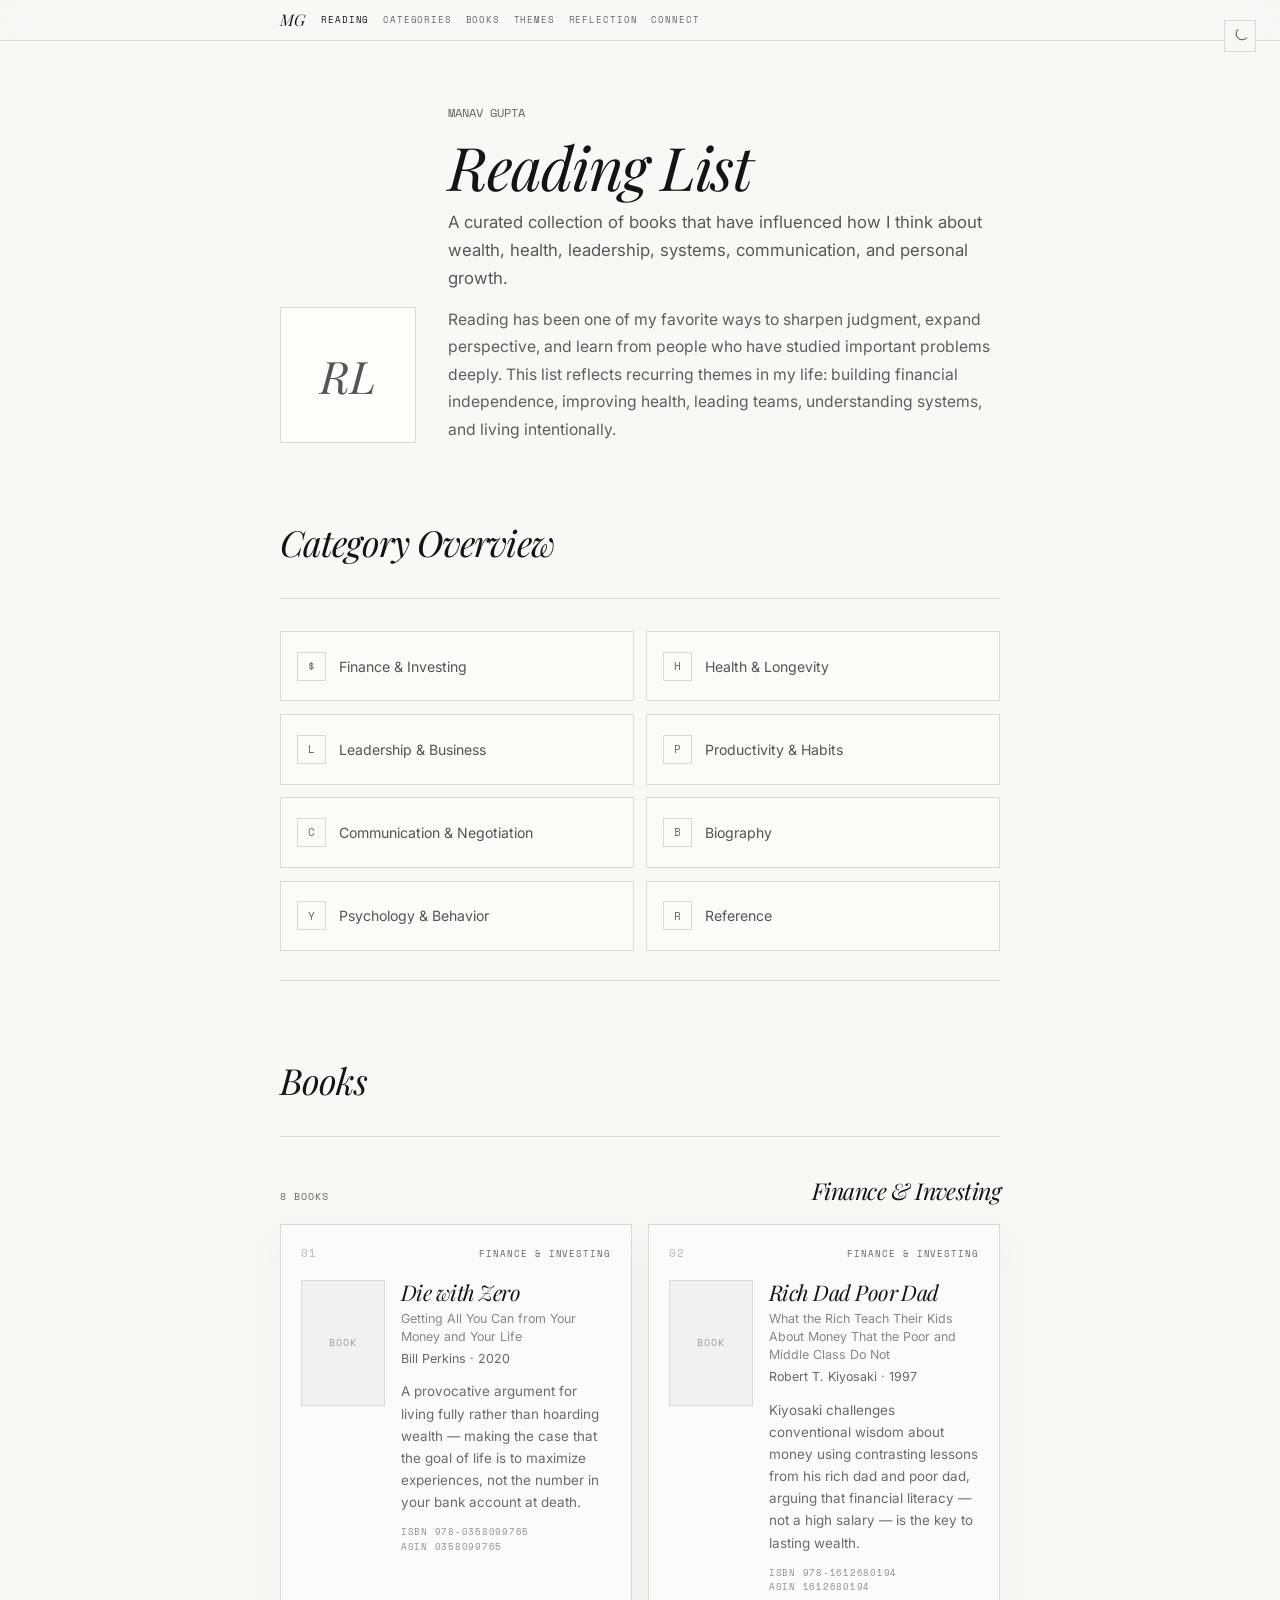
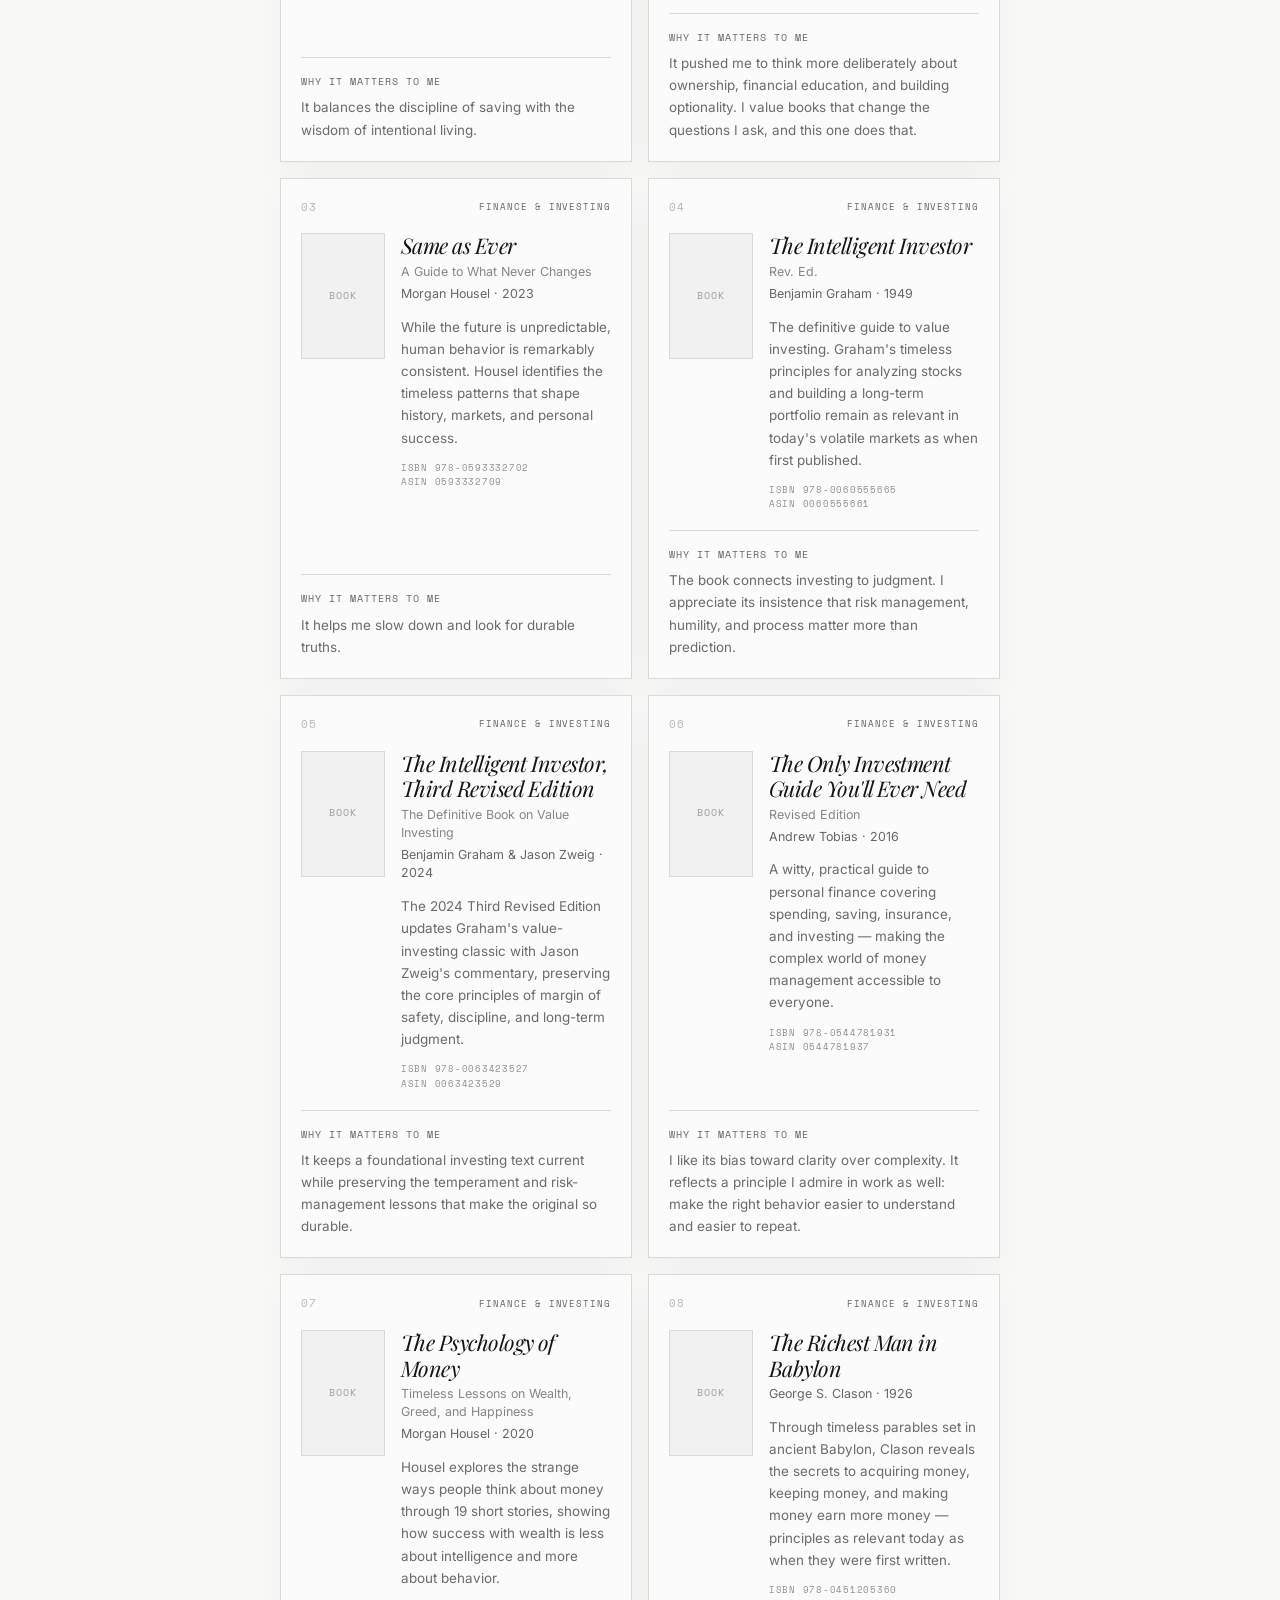
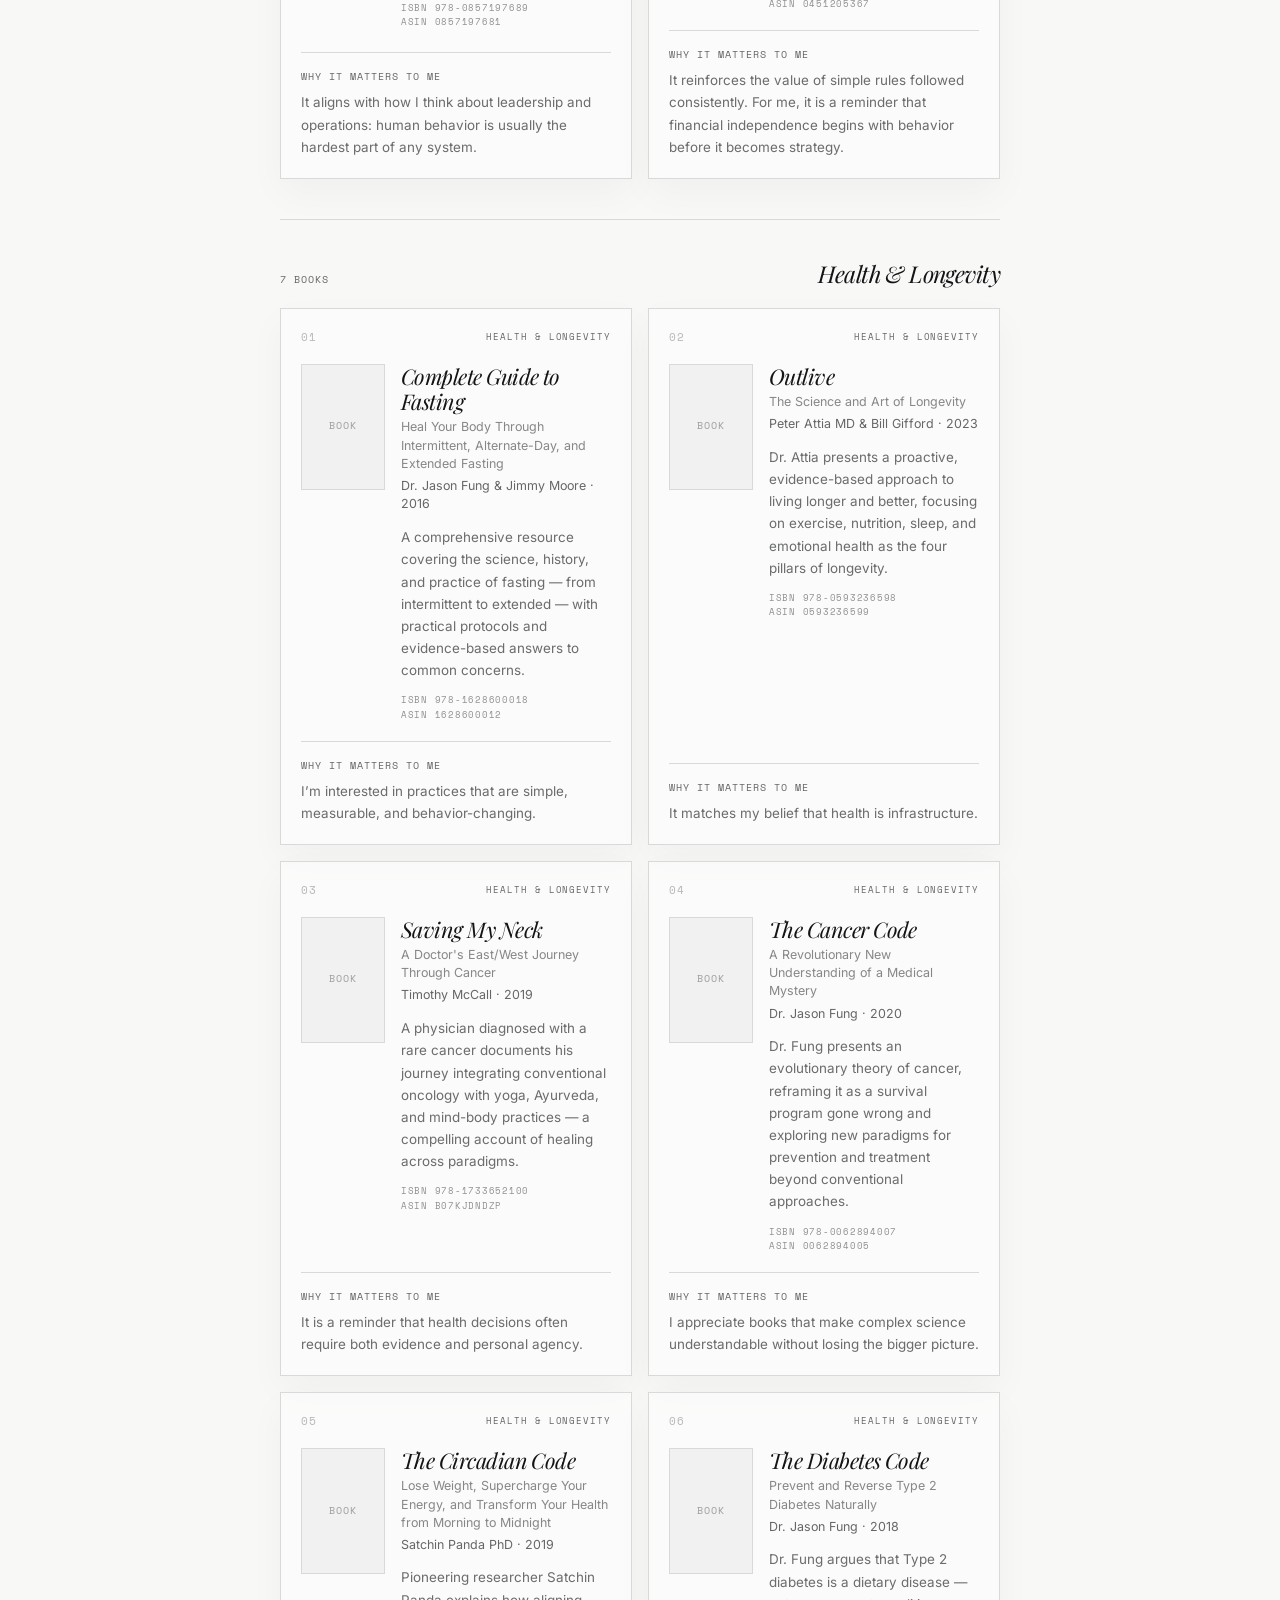
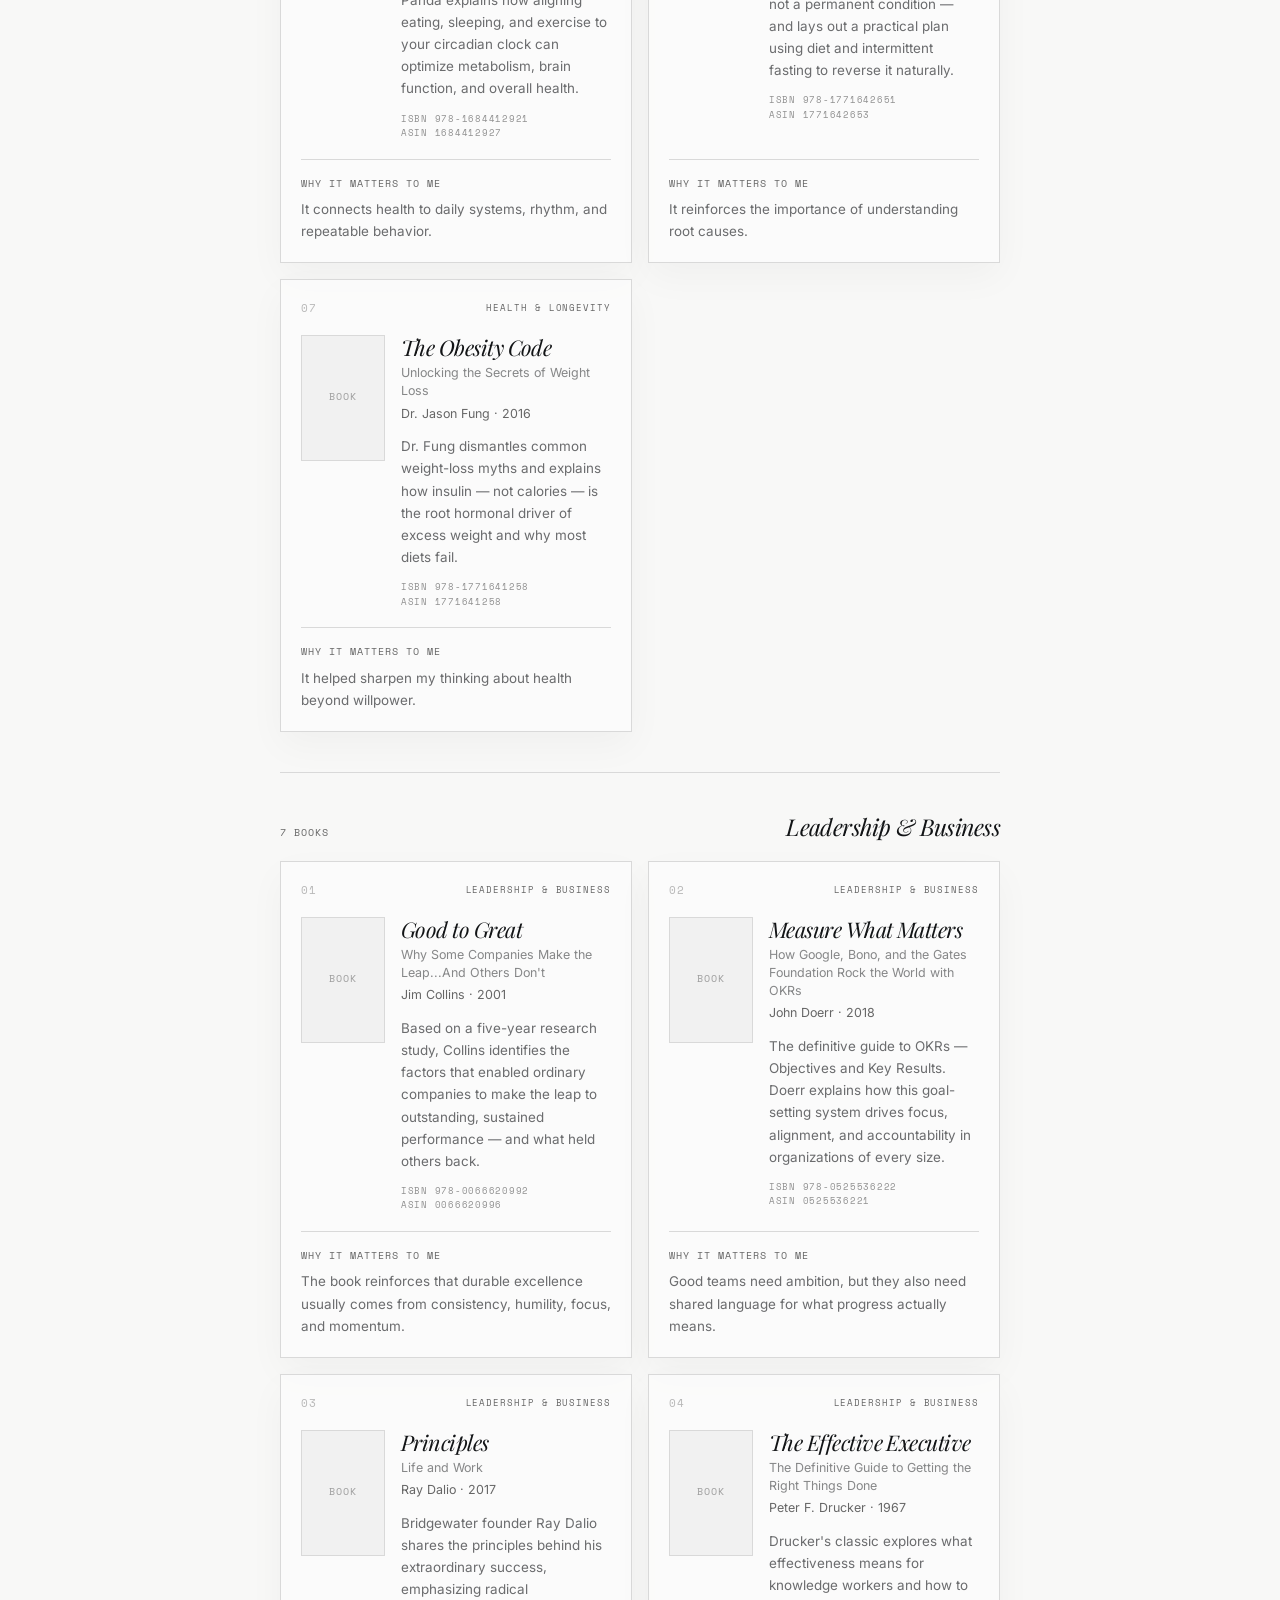
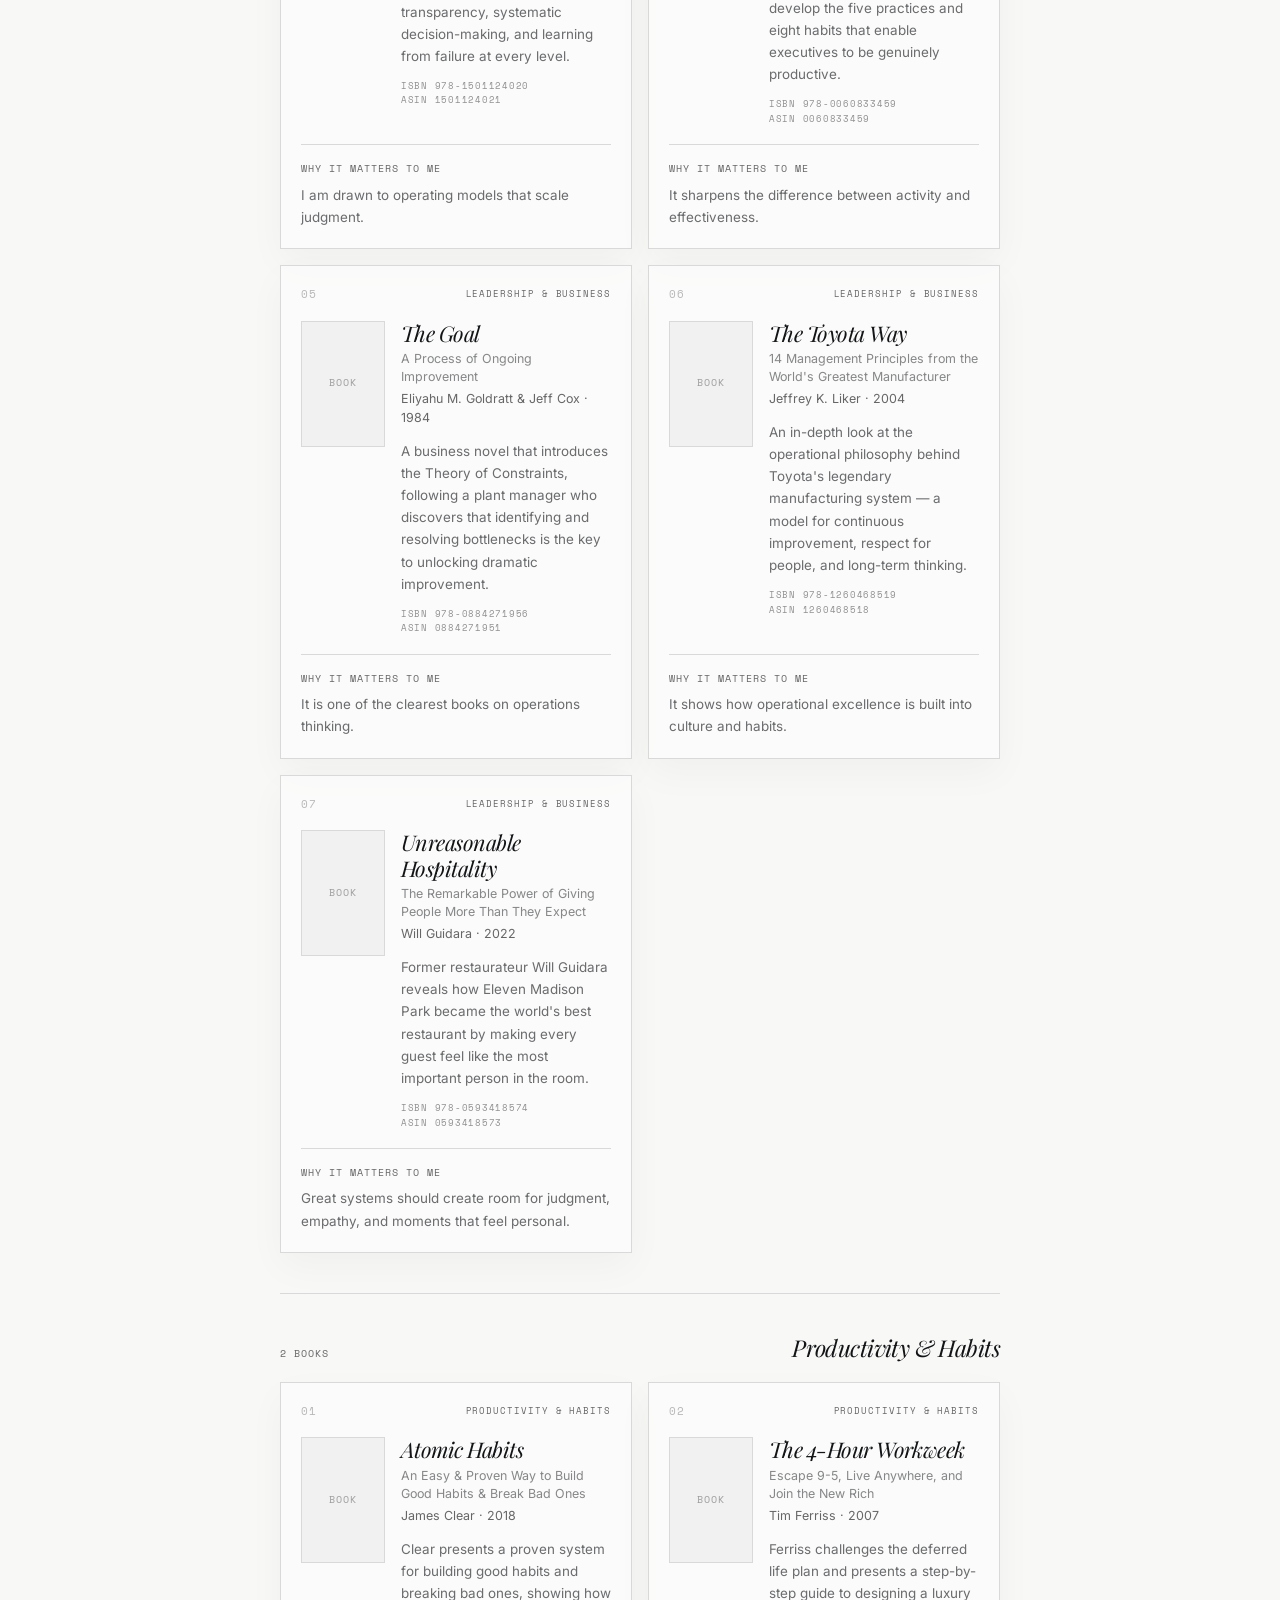
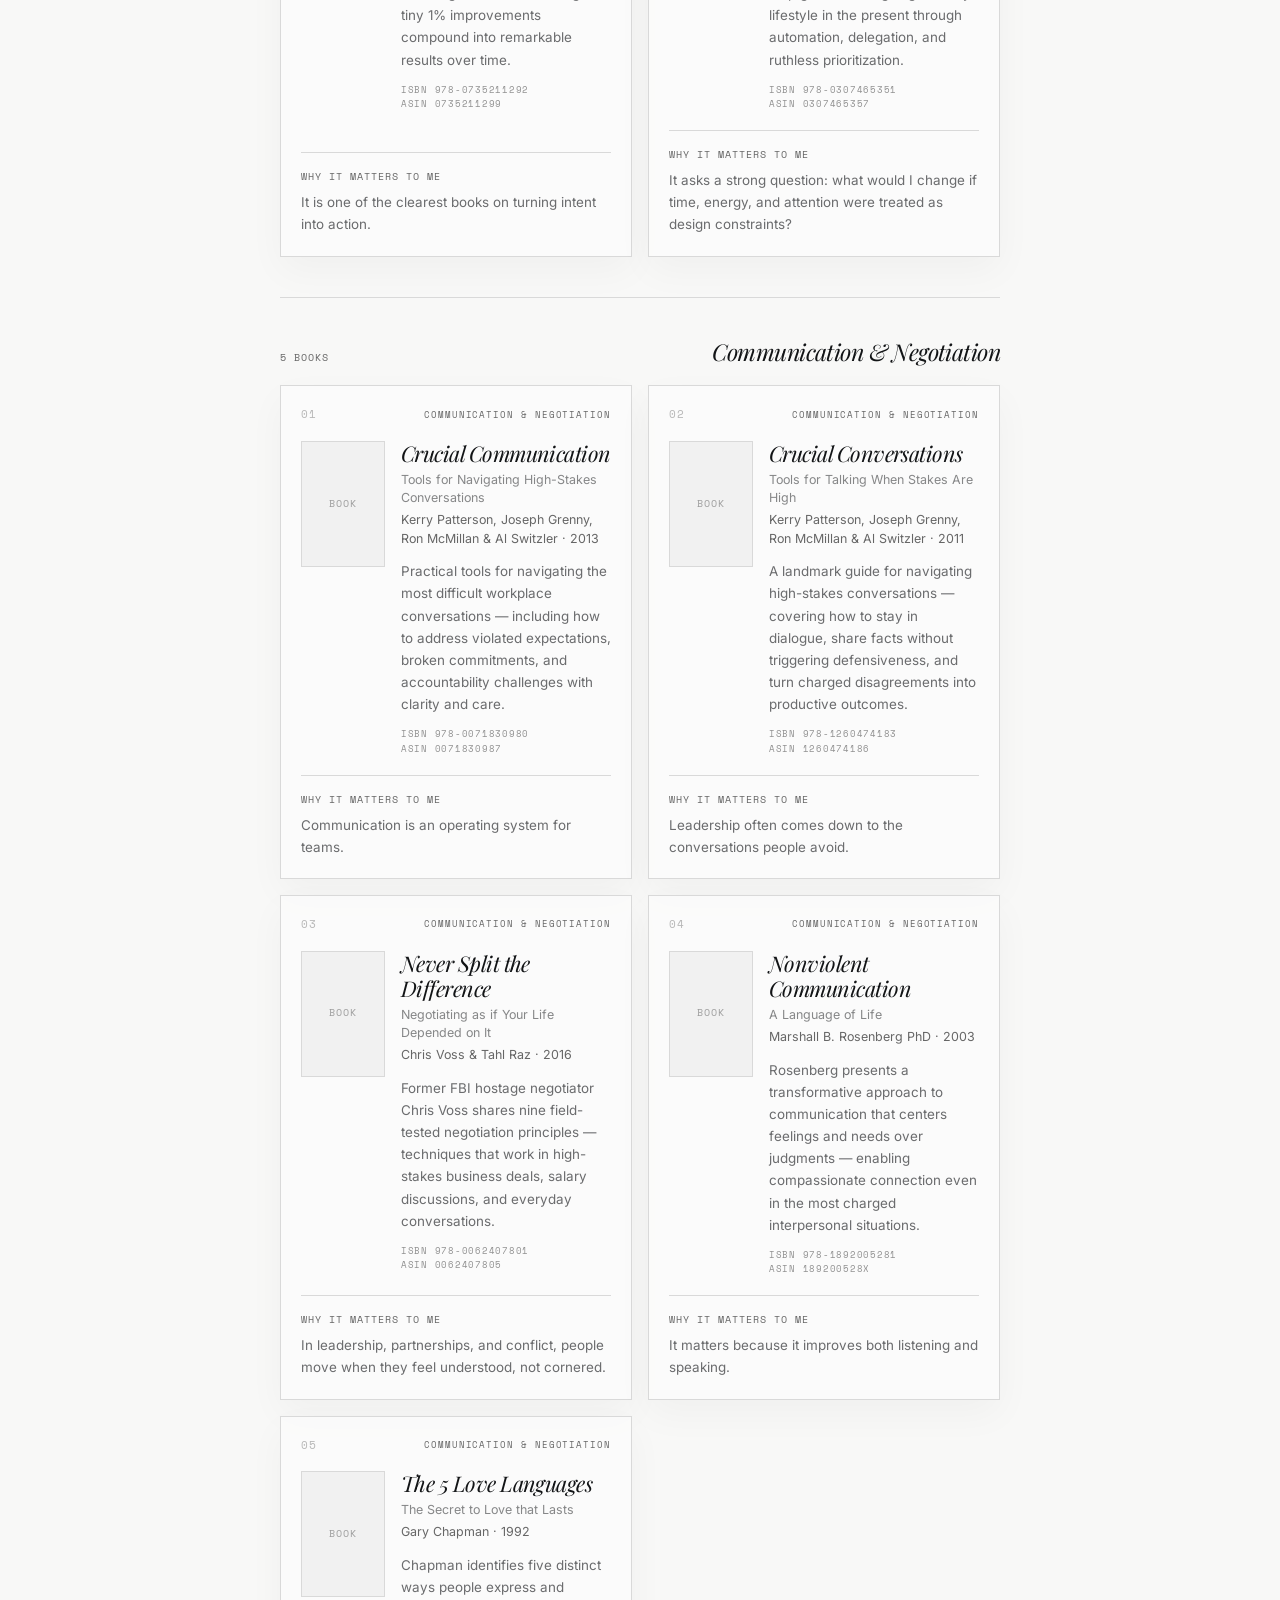
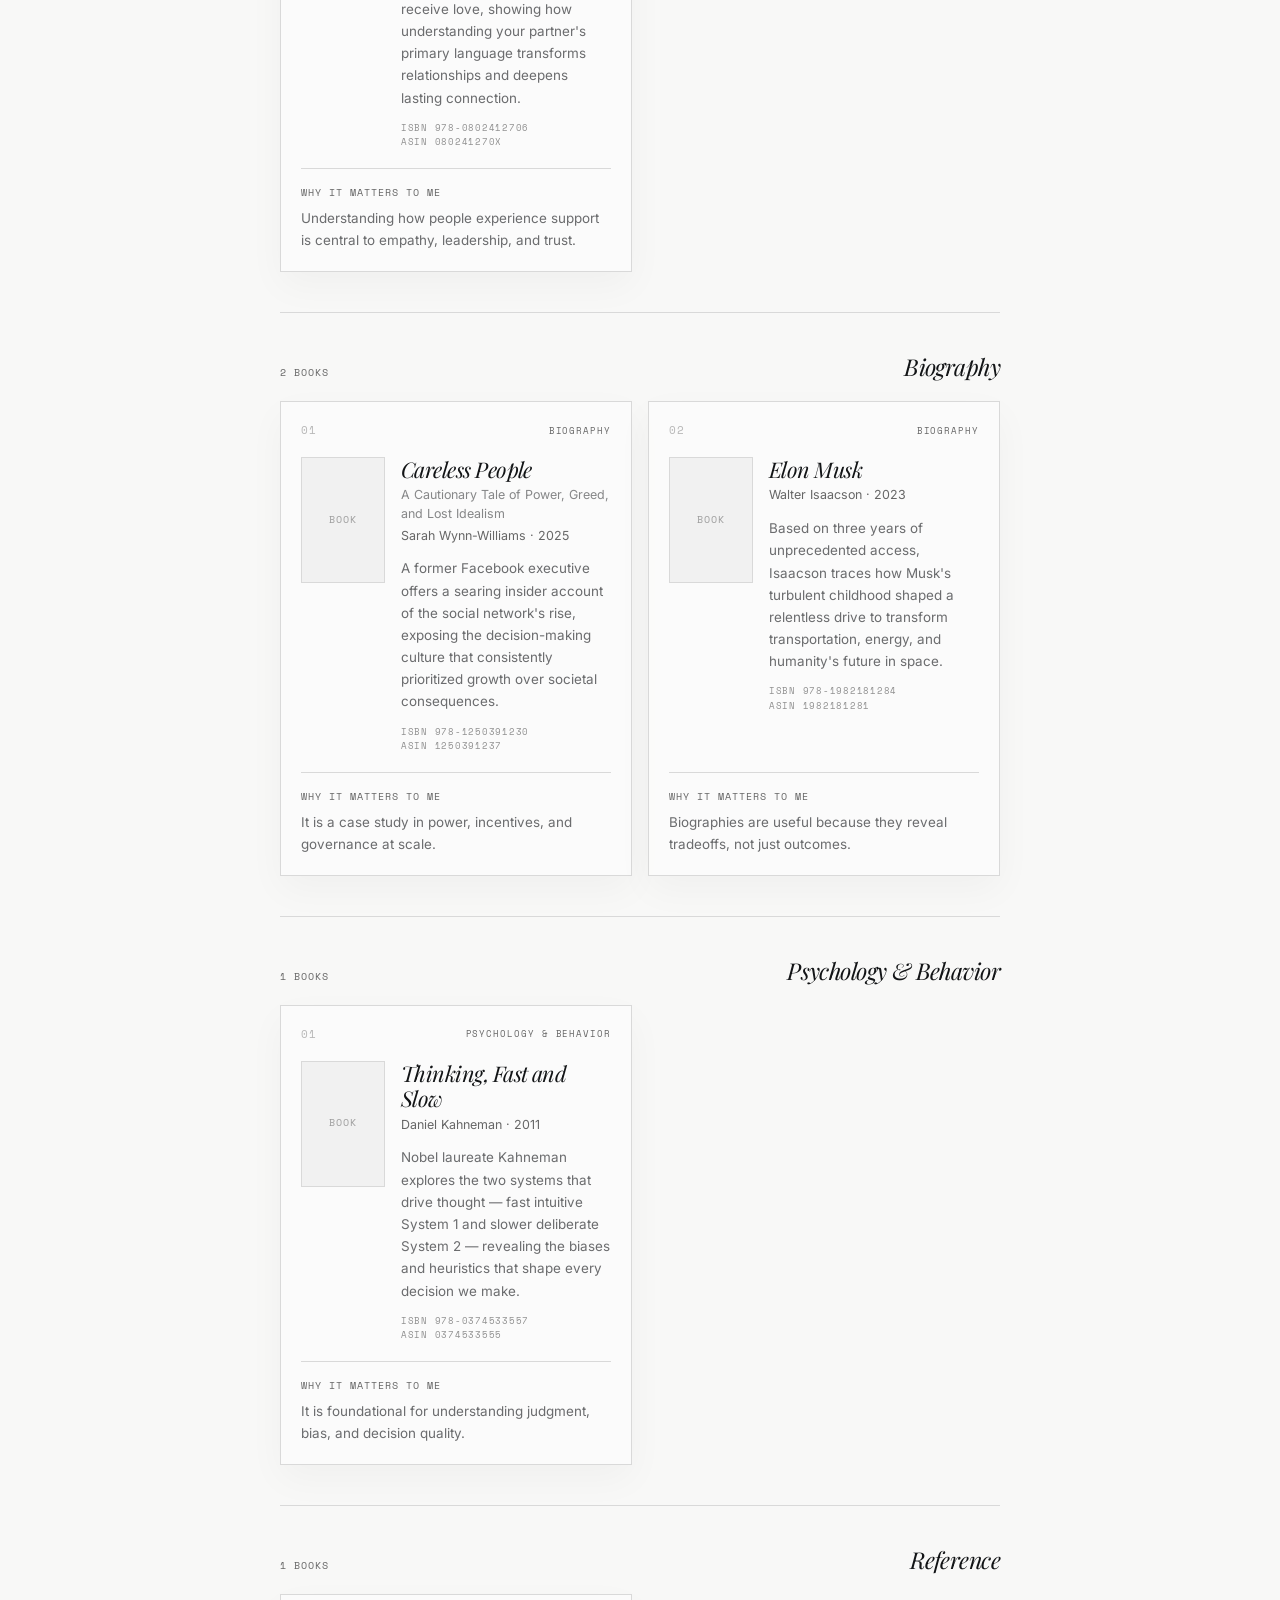
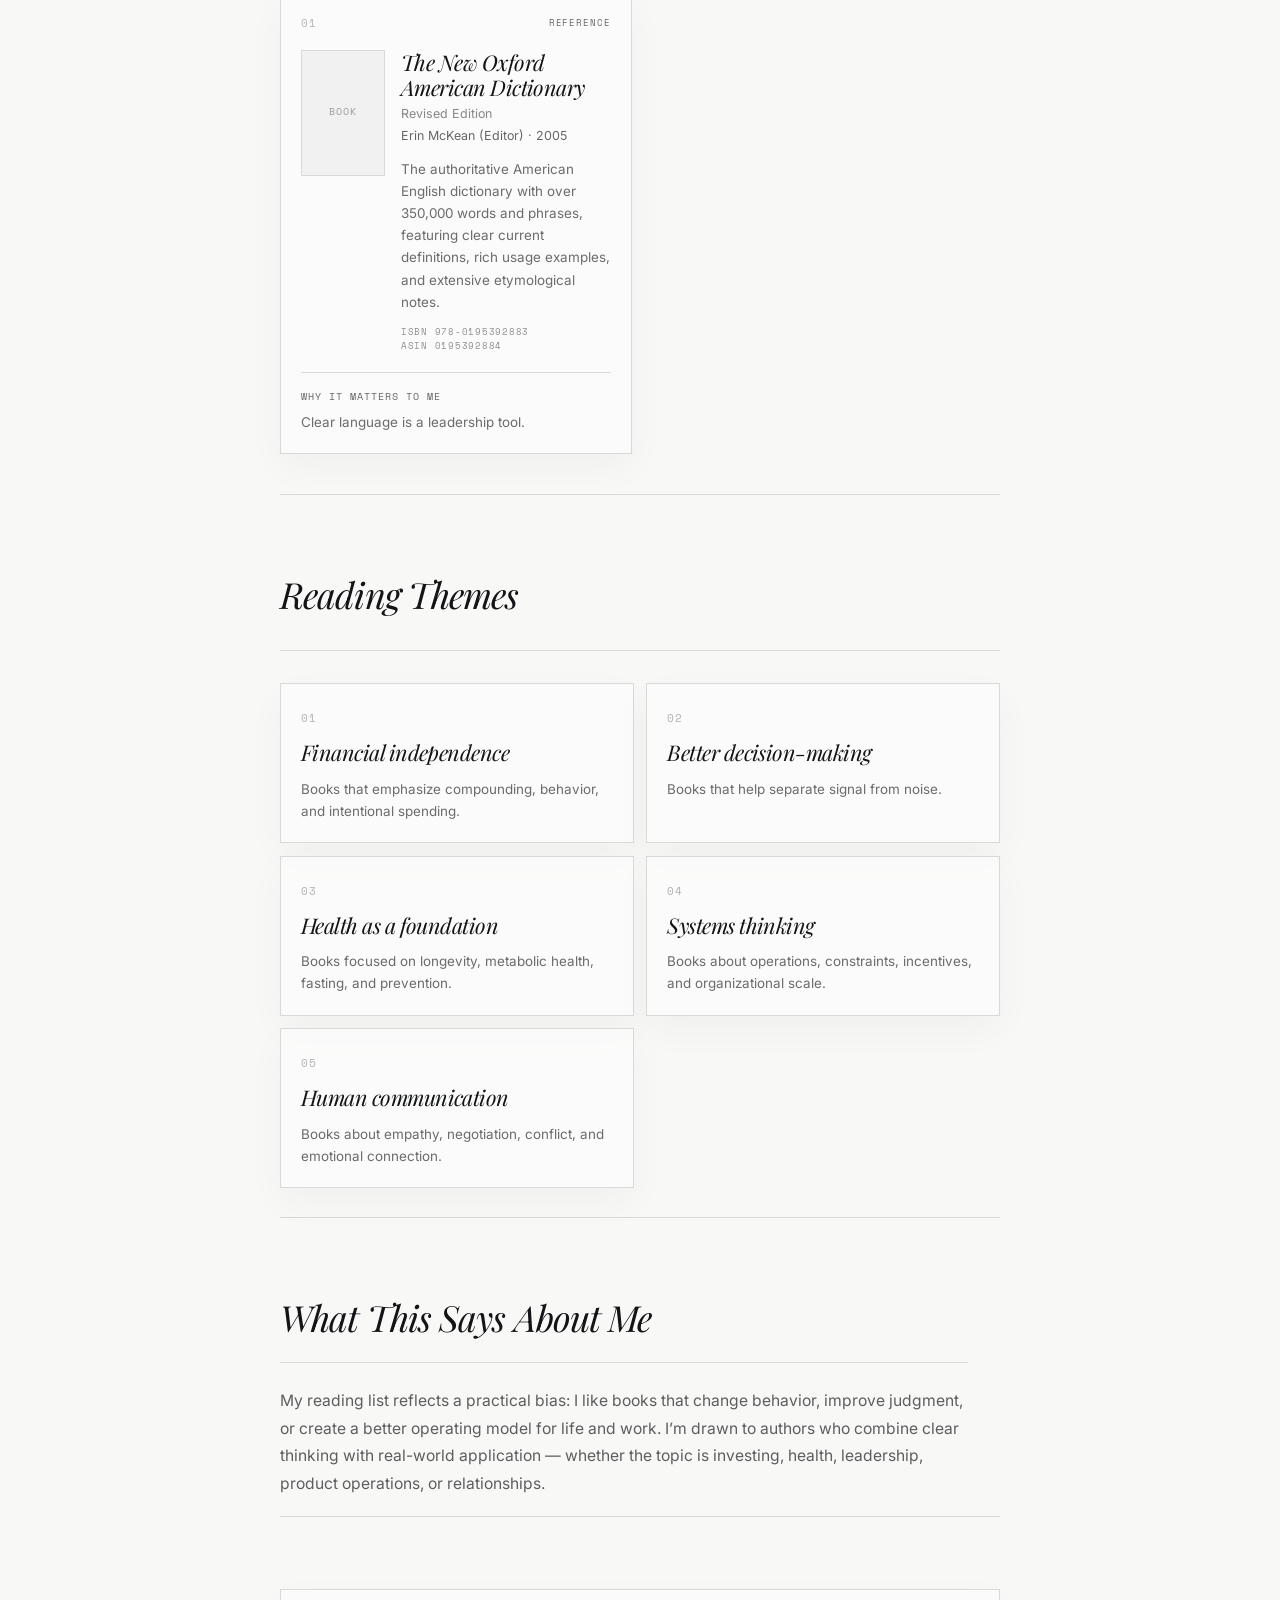
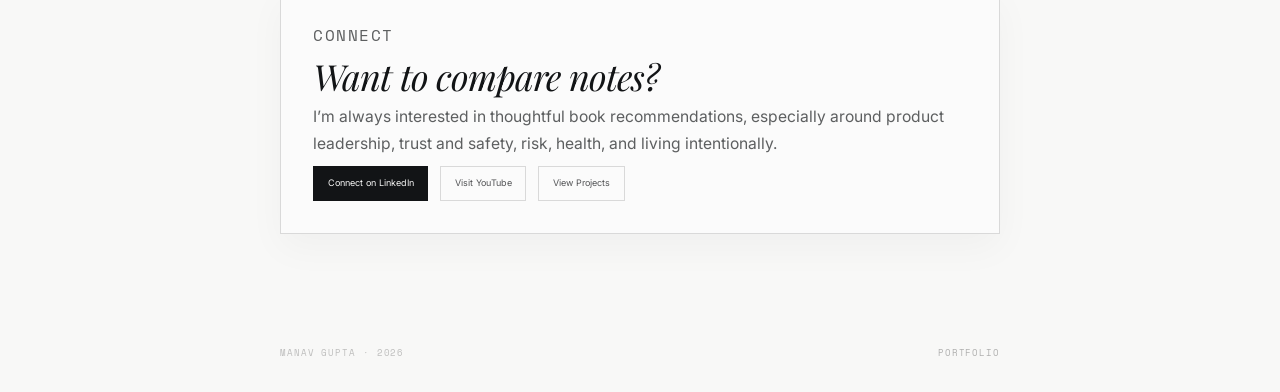
==== reading/index.html @ 6f66d88a "Initial static site" ====
<!DOCTYPE html>
<html lang="en">
  <head>
    <meta charset="UTF-8" />
    <meta name="viewport" content="width=device-width, initial-scale=1.0, maximum-scale=1" />
    <title>Reading List — Manav Gupta</title>
    <meta name="description" content="A curated reading list from Manav Gupta covering wealth, leadership, health, systems, communication, and personal growth." />
    <meta name="author" content="Manav Gupta" />
    <meta name="keywords" content="Manav Gupta reading list, product leadership books, operations books, trust and safety books, wealth books, health books, leadership books, systems thinking books" />
    <meta name="subject" content="Reading list from Manav Gupta covering leadership, operations, wealth, health, systems, communication, and personal growth" />
    <meta name="robots" content="index, follow, max-image-preview:large" />
    <meta name="googlebot" content="index, follow, max-image-preview:large" />
    <meta name="theme-color" content="#f8f7f4" media="(prefers-color-scheme: light)" />
    <meta name="theme-color" content="#0a0a0a" media="(prefers-color-scheme: dark)" />
    <meta name="color-scheme" content="light dark" />
    <meta name="referrer" content="strict-origin-when-cross-origin" />
    <link rel="canonical" href="https://guptamanav.me/reading/" />
    <link rel="sitemap" type="application/xml" href="https://guptamanav.me/sitemap.xml" />
    <link rel="alternate" type="text/plain" href="https://guptamanav.me/llms.txt" title="LLM-readable profile and reading summary" />
    <meta property="og:type" content="website" />
    <meta property="og:site_name" content="Manav Gupta" />
    <meta property="og:title" content="Reading List — Manav Gupta" />
    <meta property="og:description" content="Books that have shaped how Manav Gupta thinks about money, leadership, health, systems, communication, and living well." />
    <meta property="og:url" content="https://guptamanav.me/reading/" />
    <meta property="og:image" content="https://guptamanav.me/og-image.png" />
    <meta property="og:image:alt" content="Portrait of Manav Gupta" />
    <meta name="twitter:card" content="summary_large_image" />
    <meta name="twitter:title" content="Reading List — Manav Gupta" />
    <meta name="twitter:description" content="Books that have shaped how Manav Gupta thinks about money, leadership, health, systems, communication, and living well." />
    <meta name="twitter:image" content="https://guptamanav.me/og-image.png" />
    <link rel="icon" type="image/svg+xml" href="data:image/svg+xml,<svg xmlns='http://www.w3.org/2000/svg' viewBox='0 0 100 100'><text y='.9em' font-size='90' font-family='serif' font-style='italic'>M</text></svg>" />
    <link rel="preconnect" href="https://fonts.googleapis.com" />
    <link rel="preconnect" href="https://fonts.gstatic.com" crossorigin />
    <link rel="preload" href="https://fonts.googleapis.com/css2?family=Inter:wght@300;400;500&family=Playfair+Display:ital,wght@1,400;1,500;1,600&family=Space+Mono:wght@400;700&display=swap" as="style" onload="this.onload=null;this.rel='stylesheet'" />
    <noscript><link rel="stylesheet" href="https://fonts.googleapis.com/css2?family=Inter:wght@300;400;500&family=Playfair+Display:ital,wght@1,400;1,500;1,600&family=Space+Mono:wght@400;700&display=swap" /></noscript>
    <script type="application/ld+json">
    {
      "@context": "https://schema.org",
      "@graph": [
        {
          "@type": "Person",
          "@id": "https://guptamanav.me/#person",
          "name": "Manav Gupta",
          "url": "https://guptamanav.me/",
          "jobTitle": "Product, Operations, Trust & Safety Executive",
          "sameAs": [
            "https://www.linkedin.com/in/guptam/",
            "https://x.com/guptamanav",
            "https://www.youtube.com/@guptamanav77",
            "https://github.com/guptamanav7"
          ]
        },
        {
          "@type": "WebSite",
          "@id": "https://guptamanav.me/#website",
          "name": "Manav Gupta — Portfolio",
          "url": "https://guptamanav.me/",
          "description": "Professional portfolio of Manav Gupta, global product and operations executive.",
          "author": {
            "@id": "https://guptamanav.me/#person"
          }
        },
        {
          "@type": "CollectionPage",
          "@id": "https://guptamanav.me/reading/#collectionpage",
          "name": "Reading List — Manav Gupta",
          "url": "https://guptamanav.me/reading/",
          "description": "A curated collection of books that have influenced how Manav Gupta thinks about wealth, health, leadership, systems, communication, and personal growth.",
          "isPartOf": {
            "@id": "https://guptamanav.me/#website"
          },
          "author": {
            "@id": "https://guptamanav.me/#person"
          },
          "about": [
            "Finance and investing",
            "Health and longevity",
            "Leadership and business",
            "Productivity and habits",
            "Communication and negotiation",
            "Biography",
            "Psychology and behavior",
            "Reference"
          ],
          "mainEntity": {
            "@id": "https://guptamanav.me/reading/#book-list"
          },
          "inLanguage": "en-US"
        },
        {
          "@type": "ItemList",
          "@id": "https://guptamanav.me/reading/#book-list",
          "name": "Books on Manav Gupta's reading list",
          "itemListOrder": "https://schema.org/ItemListOrderAscending",
          "numberOfItems": 33,
          "itemListElement": [
            { "@type": "ListItem", "position": 1, "item": { "@type": "Book", "name": "The Richest Man in Babylon", "author": "George S. Clason", "datePublished": "1926", "isbn": "978-0451205360", "url": "https://www.amazon.com/dp/0451205367", "image": "https://m.media-amazon.com/images/P/0451205367.01._SX300_.jpg" } },
            { "@type": "ListItem", "position": 2, "item": { "@type": "Book", "name": "Rich Dad Poor Dad", "author": "Robert T. Kiyosaki", "datePublished": "1997", "isbn": "978-1612680194", "url": "https://www.amazon.com/dp/1612680194", "image": "https://m.media-amazon.com/images/P/1612680194.01._SX300_.jpg" } },
            { "@type": "ListItem", "position": 3, "item": { "@type": "Book", "name": "The Intelligent Investor", "author": "Benjamin Graham", "datePublished": "1949", "isbn": "978-0060555665", "url": "https://www.amazon.com/dp/0060555661", "image": "https://m.media-amazon.com/images/P/0060555661.01._SX300_.jpg" } },
            { "@type": "ListItem", "position": 4, "item": { "@type": "Book", "name": "The Intelligent Investor, Third Revised Edition", "author": "Benjamin Graham & Jason Zweig", "datePublished": "2024", "isbn": "978-0063423527", "url": "https://www.amazon.com/dp/0063423529", "image": "https://m.media-amazon.com/images/P/0063423529.01._SX300_.jpg" } },
            { "@type": "ListItem", "position": 5, "item": { "@type": "Book", "name": "The Only Investment Guide You'll Ever Need", "author": "Andrew Tobias", "datePublished": "2016", "isbn": "978-0544781931", "url": "https://www.amazon.com/dp/0544781937", "image": "https://m.media-amazon.com/images/P/0544781937.01._SX300_.jpg" } },
            { "@type": "ListItem", "position": 6, "item": { "@type": "Book", "name": "The Psychology of Money", "author": "Morgan Housel", "datePublished": "2020", "isbn": "978-0857197689", "url": "https://www.amazon.com/dp/0857197681", "image": "https://m.media-amazon.com/images/P/0857197681.01._SX300_.jpg" } },
            { "@type": "ListItem", "position": 7, "item": { "@type": "Book", "name": "Die with Zero", "author": "Bill Perkins", "datePublished": "2020", "isbn": "978-0358099765", "url": "https://www.amazon.com/dp/0358099765", "image": "https://m.media-amazon.com/images/P/0358099765.01._SX300_.jpg" } },
            { "@type": "ListItem", "position": 8, "item": { "@type": "Book", "name": "Same as Ever", "author": "Morgan Housel", "datePublished": "2023", "isbn": "978-0593332702", "url": "https://www.amazon.com/dp/0593332709", "image": "https://m.media-amazon.com/images/P/0593332709.01._SX300_.jpg" } },
            { "@type": "ListItem", "position": 9, "item": { "@type": "Book", "name": "The Cancer Code", "author": "Dr. Jason Fung", "datePublished": "2020", "isbn": "978-0062894007", "url": "https://www.amazon.com/dp/0062894005", "image": "https://m.media-amazon.com/images/P/0062894005.01._SX300_.jpg" } },
            { "@type": "ListItem", "position": 10, "item": { "@type": "Book", "name": "The Diabetes Code", "author": "Dr. Jason Fung", "datePublished": "2018", "isbn": "978-1771642651", "url": "https://www.amazon.com/dp/1771642653", "image": "https://m.media-amazon.com/images/P/1771642653.01._SX300_.jpg" } },
            { "@type": "ListItem", "position": 11, "item": { "@type": "Book", "name": "The Obesity Code", "author": "Dr. Jason Fung", "datePublished": "2016", "isbn": "978-1771641258", "url": "https://www.amazon.com/dp/1771641258", "image": "https://m.media-amazon.com/images/P/1771641258.01._SX300_.jpg" } },
            { "@type": "ListItem", "position": 12, "item": { "@type": "Book", "name": "Complete Guide to Fasting", "author": "Dr. Jason Fung & Jimmy Moore", "datePublished": "2016", "isbn": "978-1628600018", "url": "https://www.amazon.com/dp/1628600012", "image": "https://m.media-amazon.com/images/P/1628600012.01._SX300_.jpg" } },
            { "@type": "ListItem", "position": 13, "item": { "@type": "Book", "name": "Outlive", "author": "Peter Attia MD & Bill Gifford", "datePublished": "2023", "isbn": "978-0593236598", "url": "https://www.amazon.com/dp/0593236599", "image": "https://m.media-amazon.com/images/P/0593236599.01._SX300_.jpg" } },
            { "@type": "ListItem", "position": 14, "item": { "@type": "Book", "name": "The Circadian Code", "author": "Satchin Panda PhD", "datePublished": "2019", "isbn": "978-1684412921", "url": "https://www.amazon.com/dp/1684412927", "image": "https://m.media-amazon.com/images/P/1684412927.01._SX300_.jpg" } },
            { "@type": "ListItem", "position": 15, "item": { "@type": "Book", "name": "Saving My Neck", "author": "Timothy McCall", "datePublished": "2019", "isbn": "978-1733652100", "url": "https://www.amazon.com/dp/B07KJDNDZP", "image": "https://m.media-amazon.com/images/P/B07KJDNDZP.01._SX300_.jpg" } },
            { "@type": "ListItem", "position": 16, "item": { "@type": "Book", "name": "Principles", "author": "Ray Dalio", "datePublished": "2017", "isbn": "978-1501124020", "url": "https://www.amazon.com/dp/1501124021", "image": "https://m.media-amazon.com/images/P/1501124021.01._SX300_.jpg" } },
            { "@type": "ListItem", "position": 17, "item": { "@type": "Book", "name": "Measure What Matters", "author": "John Doerr", "datePublished": "2018", "isbn": "978-0525536222", "url": "https://www.amazon.com/dp/0525536221", "image": "https://m.media-amazon.com/images/P/0525536221.01._SX300_.jpg" } },
            { "@type": "ListItem", "position": 18, "item": { "@type": "Book", "name": "The Goal", "author": "Eliyahu M. Goldratt & Jeff Cox", "datePublished": "1984", "isbn": "978-0884271956", "url": "https://www.amazon.com/dp/0884271951", "image": "https://m.media-amazon.com/images/P/0884271951.01._SX300_.jpg" } },
            { "@type": "ListItem", "position": 19, "item": { "@type": "Book", "name": "Good to Great", "author": "Jim Collins", "datePublished": "2001", "isbn": "978-0066620992", "url": "https://www.amazon.com/dp/0066620996", "image": "https://m.media-amazon.com/images/P/0066620996.01._SX300_.jpg" } },
            { "@type": "ListItem", "position": 20, "item": { "@type": "Book", "name": "The Effective Executive", "author": "Peter F. Drucker", "datePublished": "1967", "isbn": "978-0060833459", "url": "https://www.amazon.com/dp/0060833459", "image": "https://m.media-amazon.com/images/P/0060833459.01._SX300_.jpg" } },
            { "@type": "ListItem", "position": 21, "item": { "@type": "Book", "name": "The Toyota Way", "author": "Jeffrey K. Liker", "datePublished": "2004", "isbn": "978-1260468519", "url": "https://www.amazon.com/dp/1260468518", "image": "https://m.media-amazon.com/images/P/1260468518.01._SX300_.jpg" } },
            { "@type": "ListItem", "position": 22, "item": { "@type": "Book", "name": "Unreasonable Hospitality", "author": "Will Guidara", "datePublished": "2022", "isbn": "978-0593418574", "url": "https://www.amazon.com/dp/0593418573", "image": "https://m.media-amazon.com/images/P/0593418573.01._SX300_.jpg" } },
            { "@type": "ListItem", "position": 23, "item": { "@type": "Book", "name": "Atomic Habits", "author": "James Clear", "datePublished": "2018", "isbn": "978-0735211292", "url": "https://www.amazon.com/dp/0735211299", "image": "https://m.media-amazon.com/images/P/0735211299.01._SX300_.jpg" } },
            { "@type": "ListItem", "position": 24, "item": { "@type": "Book", "name": "The 4-Hour Workweek", "author": "Tim Ferriss", "datePublished": "2007", "isbn": "978-0307465351", "url": "https://www.amazon.com/dp/0307465357", "image": "https://m.media-amazon.com/images/P/0307465357.01._SX300_.jpg" } },
            { "@type": "ListItem", "position": 25, "item": { "@type": "Book", "name": "Never Split the Difference", "author": "Chris Voss & Tahl Raz", "datePublished": "2016", "isbn": "978-0062407801", "url": "https://www.amazon.com/dp/0062407805", "image": "https://m.media-amazon.com/images/P/0062407805.01._SX300_.jpg" } },
            { "@type": "ListItem", "position": 26, "item": { "@type": "Book", "name": "Crucial Communication", "author": "Kerry Patterson, Joseph Grenny, Ron McMillan & Al Switzler", "datePublished": "2013", "isbn": "978-0071830980", "url": "https://www.amazon.com/dp/0071830987", "image": "https://m.media-amazon.com/images/P/0071830987.01._SX300_.jpg" } },
            { "@type": "ListItem", "position": 27, "item": { "@type": "Book", "name": "Crucial Conversations", "author": "Kerry Patterson, Joseph Grenny, Ron McMillan & Al Switzler", "datePublished": "2011", "isbn": "978-1260474183", "url": "https://www.amazon.com/dp/1260474186", "image": "https://m.media-amazon.com/images/P/1260474186.01._SX300_.jpg" } },
            { "@type": "ListItem", "position": 28, "item": { "@type": "Book", "name": "Nonviolent Communication", "author": "Marshall B. Rosenberg PhD", "datePublished": "2003", "isbn": "978-1892005281", "url": "https://www.amazon.com/dp/189200528X", "image": "https://m.media-amazon.com/images/P/189200528X.01._SX300_.jpg" } },
            { "@type": "ListItem", "position": 29, "item": { "@type": "Book", "name": "The 5 Love Languages", "author": "Gary Chapman", "datePublished": "1992", "isbn": "978-0802412706", "url": "https://www.amazon.com/dp/080241270X", "image": "https://m.media-amazon.com/images/P/080241270X.01._SX300_.jpg" } },
            { "@type": "ListItem", "position": 30, "item": { "@type": "Book", "name": "Elon Musk", "author": "Walter Isaacson", "datePublished": "2023", "isbn": "978-1982181284", "url": "https://www.amazon.com/dp/1982181281", "image": "https://m.media-amazon.com/images/P/1982181281.01._SX300_.jpg" } },
            { "@type": "ListItem", "position": 31, "item": { "@type": "Book", "name": "Careless People", "author": "Sarah Wynn-Williams", "datePublished": "2025", "isbn": "978-1250391230", "url": "https://www.amazon.com/dp/1250391237", "image": "https://m.media-amazon.com/images/P/1250391237.01._SX300_.jpg" } },
            { "@type": "ListItem", "position": 32, "item": { "@type": "Book", "name": "Thinking, Fast and Slow", "author": "Daniel Kahneman", "datePublished": "2011", "isbn": "978-0374533557", "url": "https://www.amazon.com/dp/0374533555", "image": "https://m.media-amazon.com/images/P/0374533555.01._SX300_.jpg" } },
            { "@type": "ListItem", "position": 33, "item": { "@type": "Book", "name": "The New Oxford American Dictionary", "author": "Erin McKean (Editor)", "datePublished": "2005", "isbn": "978-0195392883", "url": "https://www.amazon.com/dp/0195392884", "image": "https://m.media-amazon.com/images/P/0195392884.01._SX300_.jpg" } }
          ]
        },
        {
          "@type": "BreadcrumbList",
          "@id": "https://guptamanav.me/reading/#breadcrumbs",
          "itemListElement": [
            {
              "@type": "ListItem",
              "position": 1,
              "name": "Home",
              "item": "https://guptamanav.me/"
            },
            {
              "@type": "ListItem",
              "position": 2,
              "name": "Reading",
              "item": "https://guptamanav.me/reading/"
            }
          ]
        }
      ]
    }
    </script>
    <link rel="stylesheet" href="../styles.css?v=20260623-reading" />
  </head>
  <body>
    <div id="root">
      <div class="min-h-screen selection-style">
        <header class="site-header no-print">
          <div class="site-header-inner">
            <a href="../index.html" class="site-header-brand" aria-label="Manav Gupta home">MG</a>
            <nav class="site-header-nav" aria-label="Reading page sections">
              <a href="#hero">Reading</a>
              <a href="#categories">Categories</a>
              <a href="#books">Books</a>
              <a href="#themes">Themes</a>
              <a href="#reflection">Reflection</a>
              <a href="#connect">Connect</a>
            </nav>
          </div>
        </header>

        <div class="fixed top-5 right-6 z-40 no-print theme-toggle-container" style="opacity: 0;">
          <button aria-label="Switch to dark mode" data-testid="button-theme-toggle" class="w-8 h-8 flex items-center justify-center text-muted-foreground hover:text-foreground transition-colors duration-200 border border-border bg-background-80 backdrop-blur-sm rounded-sm">
            <svg class="w-4 h-4" viewBox="0 0 24 24" fill="none" stroke="currentColor" stroke-width="1.5" aria-hidden="true">
              <path stroke-linecap="round" stroke-linejoin="round" d="M21.75 15.07A9.004 9.004 0 0 1 8.93 2.25 9 9 0 1 0 21.75 15.07z"></path>
            </svg>
          </button>
        </div>

        <main class="max-w-3xl mx-auto px-6 py-24 md:py-32">
          <div class="space-y-28 content-container" style="opacity: 0;">
            <section class="reading-hero fade-in-section" id="hero" aria-labelledby="reading-title">
              <div class="reading-hero-mark" aria-hidden="true">RL</div>
              <div class="space-y-4">
                <p class="font-mono uppercase text-xs tracking-[0.2em] text-muted-foreground">Manav Gupta</p>
                <h1 class="text-5xl md:text-6xl text-foreground leading-none" id="reading-title">Reading List</h1>
                <p class="reading-subtitle">A curated collection of books that have influenced how I think about wealth, health, leadership, systems, communication, and personal growth.</p>
                <p class="reading-intro">Reading has been one of my favorite ways to sharpen judgment, expand perspective, and learn from people who have studied important problems deeply. This list reflects recurring themes in my life: building financial independence, improving health, leading teams, understanding systems, and living intentionally.</p>
              </div>
            </section>

            <section id="categories" class="fade-in-section" aria-labelledby="categories-title">
              <div class="space-y-10">
                <h2 class="text-3xl md:text-4xl text-foreground" id="categories-title">Category Overview</h2>
                <div class="reading-badge-grid border-t border-border pt-10" id="category-badges"></div>
                <div class="border-t border-border"></div>
              </div>
            </section>

            <section id="books" class="fade-in-section" aria-labelledby="books-title">
              <div class="space-y-10">
                <h2 class="text-3xl md:text-4xl text-foreground" id="books-title">Books</h2>
                <div class="reading-book-sections" id="book-sections"></div>
                <noscript>
                  <div class="border-t border-border pt-8">
                    <p class="font-mono uppercase text-[10px] tracking-widest text-muted-foreground">Complete reading list</p>
                    <ol class="text-foreground/65 text-sm leading-relaxed space-y-2 mt-4">
                      <li>The Richest Man in Babylon, George S. Clason (1926)</li>
                      <li>Rich Dad Poor Dad, Robert T. Kiyosaki (1997)</li>
                      <li>The Intelligent Investor, Benjamin Graham (1949)</li>
                      <li>The Intelligent Investor, Third Revised Edition, Benjamin Graham & Jason Zweig (2024)</li>
                      <li>The Only Investment Guide You'll Ever Need, Andrew Tobias (2016)</li>
                      <li>The Psychology of Money, Morgan Housel (2020)</li>
                      <li>Die with Zero, Bill Perkins (2020)</li>
                      <li>Same as Ever, Morgan Housel (2023)</li>
                      <li>The Cancer Code, Dr. Jason Fung (2020)</li>
                      <li>The Diabetes Code, Dr. Jason Fung (2018)</li>
                      <li>The Obesity Code, Dr. Jason Fung (2016)</li>
                      <li>Complete Guide to Fasting, Dr. Jason Fung & Jimmy Moore (2016)</li>
                      <li>Outlive, Peter Attia MD & Bill Gifford (2023)</li>
                      <li>The Circadian Code, Satchin Panda PhD (2019)</li>
                      <li>Saving My Neck, Timothy McCall (2019)</li>
                      <li>Principles, Ray Dalio (2017)</li>
                      <li>Measure What Matters, John Doerr (2018)</li>
                      <li>The Goal, Eliyahu M. Goldratt & Jeff Cox (1984)</li>
                      <li>Good to Great, Jim Collins (2001)</li>
                      <li>The Effective Executive, Peter F. Drucker (1967)</li>
                      <li>The Toyota Way, Jeffrey K. Liker (2004)</li>
                      <li>Unreasonable Hospitality, Will Guidara (2022)</li>
                      <li>Atomic Habits, James Clear (2018)</li>
                      <li>The 4-Hour Workweek, Tim Ferriss (2007)</li>
                      <li>Never Split the Difference, Chris Voss & Tahl Raz (2016)</li>
                      <li>Crucial Communication, Kerry Patterson, Joseph Grenny, Ron McMillan & Al Switzler (2013)</li>
                      <li>Crucial Conversations, Kerry Patterson, Joseph Grenny, Ron McMillan & Al Switzler (2011)</li>
                      <li>Nonviolent Communication, Marshall B. Rosenberg PhD (2003)</li>
                      <li>The 5 Love Languages, Gary Chapman (1992)</li>
                      <li>Elon Musk, Walter Isaacson (2023)</li>
                      <li>Careless People, Sarah Wynn-Williams (2025)</li>
                      <li>Thinking, Fast and Slow, Daniel Kahneman (2011)</li>
                      <li>The New Oxford American Dictionary, Erin McKean (Editor) (2005)</li>
                    </ol>
                  </div>
                </noscript>
              </div>
            </section>

            <section id="themes" class="fade-in-section" aria-labelledby="themes-title">
              <div class="space-y-10">
                <h2 class="text-3xl md:text-4xl text-foreground" id="themes-title">Reading Themes</h2>
                <div class="reading-theme-grid border-t border-border pt-10" id="theme-cards"></div>
                <div class="border-t border-border"></div>
              </div>
            </section>

            <section id="reflection" class="fade-in-section" aria-labelledby="reflection-title">
              <div class="space-y-6">
                <h2 class="text-3xl md:text-4xl text-foreground" id="reflection-title">What This Says About Me</h2>
                <div class="reading-reflection border-t border-border pt-8">
                  <p>My reading list reflects a practical bias: I like books that change behavior, improve judgment, or create a better operating model for life and work. I’m drawn to authors who combine clear thinking with real-world application — whether the topic is investing, health, leadership, product operations, or relationships.</p>
                </div>
                <div class="border-t border-border"></div>
              </div>
            </section>

            <section class="reading-cta fade-in-section" id="connect" aria-labelledby="connect-title">
              <div class="space-y-5">
                <p class="font-mono uppercase text-[10px] tracking-widest text-muted-foreground">Connect</p>
                <h2 class="text-3xl md:text-4xl text-foreground" id="connect-title">Want to compare notes?</h2>
                <p>I’m always interested in thoughtful book recommendations, especially around product leadership, trust and safety, risk, health, and living intentionally.</p>
                <div class="reading-cta-actions">
                  <a href="https://www.linkedin.com/in/guptam/" target="_blank" rel="noopener noreferrer">Connect on LinkedIn</a>
                  <a href="https://www.youtube.com/@guptamanav77" target="_blank" rel="noopener noreferrer">Visit YouTube</a>
                  <a href="../index.html#projects">View Projects</a>
                </div>
              </div>
            </section>
          </div>
        </main>

        <footer class="max-w-3xl mx-auto px-6 py-10 flex items-center justify-between no-print">
          <span class="font-mono uppercase text-[9px] tracking-widest text-muted-foreground/40">Manav Gupta · 2026</span>
          <a href="../index.html" class="font-mono uppercase text-[9px] tracking-widest text-muted-foreground/50 hover:text-foreground transition-colors duration-200">Portfolio</a>
        </footer>
      </div>
    </div>
    <script src="../script.js?v=20260620"></script>
    <script src="./reading.js?v=20260623"></script>
  </body>
</html>
---- styles.css ----
/* Design System Variables */
:root {
  --background: 40 10% 97%;      /* Warm paper light theme */
  --foreground: 220 10% 8%;      /* Very dark gray */
  --border: 0 0% 85%;            /* Clean light-gray border */
  --input: 0 0% 85%;
  --ring: 220 10% 8%;
  --card: 40 10% 99%;
  --card-foreground: 220 10% 8%;
  --card-border: 0 0% 85%;
  --popover: 40 10% 99%;
  --popover-foreground: 220 10% 8%;
  --popover-border: 0 0% 85%;
  --primary: 220 10% 8%;
  --primary-foreground: 0 0% 98%;
  --secondary: 0 0% 90%;
  --secondary-foreground: 220 10% 8%;
  --muted: 0 0% 92%;
  --muted-foreground: 0 0% 40%;
  --accent: 0 0% 90%;
  --accent-foreground: 220 10% 8%;
  --destructive: 0 84% 60%;
  --destructive-foreground: 0 0% 98%;

  --app-font-sans: "Inter", -apple-system, BlinkMacSystemFont, "Segoe UI", Roboto, sans-serif;
  --app-font-serif: "Playfair Display", Georgia, serif;
  --app-font-mono: "Space Mono", SFMono-Regular, Consolas, monospace;
}

.dark {
  --background: 0 0% 4%;         /* Dark mode background */
  --foreground: 0 0% 98%;        /* Dark mode text */
  --border: 0 0% 15%;            /* Dark mode borders */
  --input: 0 0% 15%;
  --ring: 0 0% 98%;
  --card: 0 0% 6%;
  --card-foreground: 0 0% 98%;
  --card-border: 0 0% 15%;
  --popover: 0 0% 6%;
  --popover-foreground: 0 0% 98%;
  --popover-border: 0 0% 15%;
  --primary: 0 0% 98%;
  --primary-foreground: 0 0% 4%;
  --secondary: 0 0% 15%;
  --secondary-foreground: 0 0% 98%;
  --muted: 0 0% 12%;
  --muted-foreground: 0 0% 65%;
  --accent: 0 0% 15%;
  --accent-foreground: 0 0% 98%;
  --destructive: 0 62% 30%;
  --destructive-foreground: 0 0% 98%;
}

/* Base Styles */
* {
  box-sizing: border-box;
  margin: 0;
  padding: 0;
  border: 0 solid;
  border-color: hsl(var(--border));
}

html, body {
  background-color: hsl(var(--background));
  font-family: var(--app-font-sans);
  color: hsl(var(--foreground));
  -webkit-font-smoothing: antialiased;
  -moz-osx-font-smoothing: grayscale;
  line-height: 1.5;
  overflow-x: hidden;
  transition: background-color 0.3s ease, color 0.3s ease, border-color 0.3s ease;
}

html {
  scroll-behavior: smooth;
  scroll-padding-top: 5.5rem;
}

/* Custom Selection Styling */
::selection {
  background-color: hsl(var(--foreground));
  color: hsl(var(--background));
}

a {
  color: inherit;
  text-decoration: inherit;
}

img,
svg {
  max-width: 100%;
}

button {
  background: transparent;
  cursor: pointer;
  font-family: inherit;
}

section[id] {
  scroll-margin-top: 5.5rem;
}

/* Persistent Header */
.site-header {
  position: fixed;
  top: 0;
  left: 0;
  right: 0;
  z-index: 30;
  border-bottom: 1px solid hsl(var(--border));
  background-color: hsl(var(--background) / 0.88);
  backdrop-filter: blur(12px);
  -webkit-backdrop-filter: blur(12px);
}

.site-header-inner {
  display: flex;
  align-items: center;
  gap: 1rem;
  max-width: 48rem;
  margin: 0 auto;
  padding: 0.65rem 1.5rem;
}

.site-header-brand {
  flex: 0 0 auto;
  font-family: var(--app-font-serif);
  font-size: 1rem;
  font-style: italic;
  color: hsl(var(--foreground));
  line-height: 1;
}

.site-header-nav {
  display: flex;
  align-items: center;
  gap: 0.85rem;
  overflow-x: auto;
  scrollbar-width: none;
  -webkit-overflow-scrolling: touch;
}

.site-header-nav::-webkit-scrollbar {
  display: none;
}

.site-header-nav a {
  flex: 0 0 auto;
  font-family: var(--app-font-mono);
  font-size: 9px;
  letter-spacing: 0.1em;
  line-height: 1.4;
  padding: 0.2rem 0;
  text-transform: uppercase;
  color: hsl(var(--muted-foreground));
  transition: color 0.2s ease;
}

.site-header-separator {
  color: hsl(var(--muted-foreground) / 0.45);
  flex: 0 0 auto;
  font-family: var(--app-font-mono);
  font-size: 9px;
  line-height: 1.4;
}

.site-header-nav a:hover,
.site-header-nav a:focus-visible,
.site-header-nav a.is-active {
  color: hsl(var(--foreground));
}

.site-header-nav a.is-active {
  text-decoration: underline;
  text-underline-offset: 0.35rem;
}

/* Heading Typography */
h1, h2, h3, h4, h5, h6 {
  font-family: var(--app-font-serif);
  font-weight: 400;
  letter-spacing: -0.025em;
  font-style: italic;
  overflow-wrap: anywhere;
}

p,
li,
span {
  overflow-wrap: break-word;
}

/* Layout Utilities */
.min-h-screen {
  min-h: 100vh;
  min-height: 100vh;
}

.max-w-3xl {
  max-width: 48rem; /* 768px */
}

.mx-auto {
  margin-left: auto;
  margin-right: auto;
}

.px-6 {
  padding-left: 1.5rem;
  padding-right: 1.5rem;
}

.py-24 {
  padding-top: 5rem;
  padding-bottom: 4.75rem;
}

.py-10 {
  padding-top: 2rem;
  padding-bottom: 2rem;
}

.py-8 {
  padding-top: 1.6rem;
  padding-bottom: 1.6rem;
}

.py-6 {
  padding-top: 1.15rem;
  padding-bottom: 1.15rem;
}

.pt-0.5 {
  padding-top: 0.125rem;
}

.pt-1 {
  padding-top: 0.25rem;
}

.pt-4 {
  padding-top: 1rem;
}

.pt-10 {
  padding-top: 2rem;
}

.pt-8 {
  padding-top: 1.5rem;
}

.pb-8 {
  padding-bottom: 1.5rem;
}

.pr-8 {
  padding-right: 2rem;
}

.mt-2 {
  margin-top: 0.5rem;
}

.mt-1 {
  margin-top: 0.25rem;
}

.-mt-2 {
  margin-top: -0.5rem;
}

.mb-1 {
  margin-bottom: 0.25rem;
}

/* Spacing & Flexbox/Grid Utilities */
.space-y-28 > * + * {
  margin-top: 4.5rem;
}

.space-y-10 > * + * {
  margin-top: 1.8rem;
}

.space-y-6 > * + * {
  margin-top: 1.15rem;
}

.space-y-4 > * + * {
  margin-top: 0.85rem;
}

.space-y-3 > * + * {
  margin-top: 0.75rem;
}

.space-y-2 > * + * {
  margin-top: 0.5rem;
}

.space-y-1 > * + * {
  margin-top: 0.25rem;
}

.flex {
  display: flex;
}

.flex-col {
  flex-direction: column;
}

.items-baseline {
  align-items: baseline;
}

.items-center {
  align-items: center;
}

.justify-center {
  justify-content: center;
}

.justify-between {
  justify-content: space-between;
}

.shrink-0 {
  flex-shrink: 0;
}

.flex-1 {
  flex: 1;
}

.gap-10 {
  gap: 2rem;
}

.gap-7 {
  gap: 1.35rem;
}

.gap-6 {
  gap: 1.15rem;
}

.gap-4 {
  gap: 1rem;
}

.gap-3 {
  gap: 0.75rem;
}

.gap-2 {
  gap: 0.5rem;
}

.gap-x-16 {
  column-gap: 2.75rem;
}

.gap-y-0 {
  row-gap: 0;
}

/* Grid Layouts */
.grid {
  display: grid;
}

.grid-cols-1 {
  grid-template-columns: repeat(1, minmax(0, 1fr));
}

/* Sizing Utilities */
.w-full {
  width: 100%;
}

.h-full {
  height: 100%;
}

.w-8 {
  width: 2rem;
}

.h-8 {
  height: 2rem;
}

.w-3 {
  width: 0.75rem;
}

.h-3 {
  height: 0.75rem;
}

.w-4 {
  width: 1rem;
}

.h-4 {
  height: 1rem;
}

.w-5 {
  width: 1.25rem;
}

.h-5 {
  height: 1.25rem;
}

.w-6 {
  width: 1.5rem;
}

.h-6 {
  height: 1.5rem;
}

.w-14 {
  width: 3.5rem;
}

.h-14 {
  height: 3.5rem;
}

.w-36 {
  width: 9rem;
}

.h-36 {
  height: 9rem;
}

.w-6 {
  width: 1.5rem;
}

/* Display & Position Utilities */
.block {
  display: block;
}

.inline-flex {
  display: inline-flex;
}

.fixed {
  position: fixed;
}

.top-5 {
  top: 1.25rem;
}

.right-6 {
  right: 1.5rem;
}

.z-40 {
  z-index: 40;
}

.overflow-hidden {
  overflow: hidden;
}

.object-cover {
  object-fit: cover;
}

.grayscale {
  filter: grayscale(100%);
  transition: filter 0.3s ease;
}

.grayscale:hover {
  filter: grayscale(0%);
}

/* Borders */
.border {
  border-width: 1px;
}

.border-t {
  border-top-width: 1px;
}

.border-b {
  border-bottom-width: 1px;
}

.border-border {
  border-color: hsl(var(--border));
}

.rounded-sm {
  border-radius: 0px; /* Sharp corners for minimalist resume style */
}

/* Background Opacities & Blurs */
.bg-background-80 {
  background-color: hsl(var(--background) / 0.8);
}

.backdrop-blur-sm {
  backdrop-filter: blur(8px);
  -webkit-backdrop-filter: blur(8px);
}

/* Typography Helpers */
.font-sans {
  font-family: var(--app-font-sans);
}

.font-serif {
  font-family: var(--app-font-serif);
}

.font-mono {
  font-family: var(--app-font-mono);
}

.text-5xl {
  font-size: 3rem;
}

.text-3xl {
  font-size: 1.875rem;
}

.text-base {
  font-size: 1rem;
}

.text-lg {
  font-size: 1.125rem;
}

.text-xl {
  font-size: 1.25rem;
}

.text-sm {
  font-size: 0.875rem;
}

.text-xs {
  font-size: 0.75rem;
}

.text-\[9px\] {
  font-size: 9px;
}

.text-\[10px\] {
  font-size: 10px;
}

.font-medium {
  font-weight: 500;
}

.uppercase {
  text-transform: uppercase;
}

.italic {
  font-style: italic;
}

.leading-none {
  line-height: 1;
}

.leading-relaxed {
  line-height: 1.625;
}

.leading-snug {
  line-height: 1.375;
}

.tracking-\[0.2em\] {
  letter-spacing: 0.2em;
}

.tracking-widest {
  letter-spacing: 0.1em;
}

.text-foreground {
  color: hsl(var(--foreground));
}

.text-foreground\/75 {
  color: hsl(var(--foreground) / 0.75);
}

.text-foreground\/70 {
  color: hsl(var(--foreground) / 0.70);
}

.text-foreground\/65 {
  color: hsl(var(--foreground) / 0.65);
}

.text-foreground\/60 {
  color: hsl(var(--foreground) / 0.60);
}

.text-foreground\/55 {
  color: hsl(var(--foreground) / 0.55);
}

.text-foreground\/50 {
  color: hsl(var(--foreground) / 0.50);
}

.text-muted-foreground {
  color: hsl(var(--muted-foreground));
}

.text-muted-foreground\/60 {
  color: hsl(var(--muted-foreground) / 0.60);
}

.text-muted-foreground\/50 {
  color: hsl(var(--muted-foreground) / 0.50);
}

.text-muted-foreground\/40 {
  color: hsl(var(--muted-foreground) / 0.40);
}

.text-muted-foreground\/30 {
  color: hsl(var(--muted-foreground) / 0.30);
}

/* Transitions */
.transition-colors {
  transition-property: color, background-color, border-color, text-decoration-color, fill, stroke;
  transition-timing-function: cubic-bezier(0.4, 0, 0.2, 1);
  transition-duration: 200ms;
}

.transition-all {
  transition-property: all;
  transition-timing-function: cubic-bezier(0.4, 0, 0.2, 1);
  transition-duration: 300ms;
}

.duration-200 {
  transition-duration: 200ms;
}

.duration-300 {
  transition-duration: 300ms;
}

/* Button & Card Hovers */
.hover\:text-foreground:hover {
  color: hsl(var(--foreground));
}

.hover\:text-muted-foreground:hover {
  color: hsl(var(--muted-foreground));
}

.hover\:border-foreground-30:hover {
  border-color: hsl(var(--foreground) / 0.3);
}

.px-3 {
  padding-left: 0.75rem;
  padding-right: 0.75rem;
}

.py-1.5 {
  padding-block: 0.375rem;
}

.p-8 {
  padding: 1.5rem;
}

.items-start {
  align-items: flex-start;
}

.self-end {
  align-self: flex-end;
}

.cursor-pointer {
  cursor: pointer;
}

.select-none {
  user-select: none;
}

/* Tooltips */
.relative.group {
  position: relative;
}

.group-hover\:opacity-100 {
  opacity: 0;
}

.group:hover .group-hover\:opacity-100 {
  opacity: 1;
}

.absolute.-top-7 {
  position: absolute;
  top: -1.75rem;
}

.left-1\/2 {
  left: 50%;
}

.-translate-x-1\/2 {
  transform: translateX(-50%);
}

.pointer-events-none {
  pointer-events: none;
}

.whitespace-nowrap {
  white-space: nowrap;
}

.transition-opacity {
  transition-property: opacity;
  transition-timing-function: cubic-bezier(0.4, 0, 0.2, 1);
  transition-duration: 200ms;
}

.connect-tooltip {
  top: -1.25rem;
  font-size: 12px;
  letter-spacing: 0.09em;
  line-height: 1;
}

/* Hover Stagger Animations for Cards */
.group-hover-translate {
  transition: transform 0.3s ease;
}

.group:hover .group-hover-translate {
  transform: translate(2px, -2px);
}

.group-hover-translate-up {
  transition: transform 0.3s ease;
}

.group:hover .group-hover-translate-up {
  transform: translateY(-2px);
}

.group-hover-border-foreground-20 {
  transition: border-color 0.3s ease;
}

.group:hover .group-hover-border-foreground-20 {
  border-color: hsl(var(--foreground) / 0.2);
}

/* Reading Page */
.reading-hero {
  display: grid;
  grid-template-columns: 8.5rem 1fr;
  gap: 2rem;
  align-items: end;
}

.reading-hero-mark {
  width: 8.5rem;
  height: 8.5rem;
  display: flex;
  align-items: center;
  justify-content: center;
  border: 1px solid hsl(var(--border));
  background: hsl(var(--card));
  font-family: var(--app-font-serif);
  font-size: 2.8rem;
  font-style: italic;
  color: hsl(var(--foreground) / 0.72);
}

.reading-subtitle {
  max-width: 38rem;
  color: hsl(var(--foreground) / 0.7);
  font-size: 1.05rem;
  line-height: 1.65;
}

.reading-intro,
.reading-reflection p,
.reading-cta p {
  color: hsl(var(--foreground) / 0.68);
  font-size: 0.98rem;
  line-height: 1.75;
}

.reading-badge-grid,
.reading-theme-grid {
  display: grid;
  grid-template-columns: repeat(2, minmax(0, 1fr));
  gap: 0.8rem;
}

.reading-badge {
  min-height: 4.4rem;
  display: flex;
  align-items: center;
  gap: 0.8rem;
  border: 1px solid hsl(var(--border));
  background: hsl(var(--card) / 0.7);
  padding: 1rem;
  color: hsl(var(--foreground) / 0.72);
  font-size: 0.88rem;
  transition: transform 0.25s ease, border-color 0.25s ease, background-color 0.25s ease, color 0.25s ease;
}

.reading-badge span {
  width: 1.8rem;
  height: 1.8rem;
  display: inline-flex;
  align-items: center;
  justify-content: center;
  border: 1px solid hsl(var(--border));
  font-family: var(--app-font-mono);
  font-size: 0.68rem;
  color: hsl(var(--muted-foreground));
}

.reading-badge:hover,
.reading-badge:focus-visible {
  transform: translateY(-2px);
  border-color: hsl(var(--foreground) / 0.28);
  background: hsl(var(--card));
  color: hsl(var(--foreground));
}

.reading-book-sections {
  border-top: 1px solid hsl(var(--border));
}

.reading-book-category {
  padding: 2.5rem 0;
  border-bottom: 1px solid hsl(var(--border));
}

.reading-category-heading {
  display: flex;
  align-items: baseline;
  justify-content: space-between;
  gap: 1rem;
  margin-bottom: 1.25rem;
}

.reading-category-heading h3 {
  color: hsl(var(--foreground));
  font-size: 1.45rem;
  line-height: 1.2;
}

.reading-book-grid {
  display: grid;
  grid-template-columns: repeat(2, minmax(0, 1fr));
  gap: 1rem;
}

.reading-book-card,
.reading-theme-card,
.reading-cta {
  border: 1px solid hsl(var(--border));
  background: hsl(var(--card) / 0.72);
  box-shadow: 0 14px 36px hsl(var(--foreground) / 0.035);
}

.reading-book-card {
  min-height: 100%;
  display: flex;
  flex-direction: column;
  gap: 1.15rem;
  padding: 1.25rem;
  transition: transform 0.25s ease, border-color 0.25s ease, box-shadow 0.25s ease, background-color 0.25s ease;
}

.reading-book-card:hover,
.reading-book-card:focus-within {
  transform: translateY(-3px);
  border-color: hsl(var(--foreground) / 0.28);
  background: hsl(var(--card));
  box-shadow: 0 18px 42px hsl(var(--foreground) / 0.06);
}

.reading-book-topline {
  display: flex;
  align-items: center;
  justify-content: space-between;
  gap: 0.75rem;
}

.reading-book-number,
.reading-book-tag,
.reading-theme-index {
  font-family: var(--app-font-mono);
  text-transform: uppercase;
  letter-spacing: 0.1em;
}

.reading-book-number {
  color: hsl(var(--muted-foreground) / 0.45);
  font-size: 0.68rem;
}

.reading-book-tag {
  color: hsl(var(--muted-foreground));
  font-size: 0.58rem;
  text-align: right;
}

.reading-book-card h3,
.reading-theme-card h3 {
  color: hsl(var(--foreground));
  font-family: var(--app-font-serif);
  font-size: 1.35rem;
  font-style: italic;
  font-weight: 400;
  line-height: 1.18;
}

.reading-book-title-link {
  transition: color 0.2s ease, text-decoration-color 0.2s ease;
}

.reading-book-title-link:hover,
.reading-book-title-link:focus-visible {
  color: hsl(var(--foreground));
  text-decoration: underline;
  text-decoration-thickness: 1px;
  text-underline-offset: 0.18em;
}

.reading-book-layout {
  display: grid;
  grid-template-columns: 5.25rem minmax(0, 1fr);
  gap: 1rem;
  align-items: start;
}

.reading-book-cover-link {
  display: block;
  width: 5.25rem;
  aspect-ratio: 2 / 3;
  overflow: hidden;
  border: 1px solid hsl(var(--border));
  background: hsl(var(--foreground) / 0.04);
}

.reading-book-cover {
  width: 100%;
  height: 100%;
  object-fit: cover;
  filter: saturate(0.88);
  transition: transform 0.25s ease, filter 0.25s ease;
}

.reading-book-card:hover .reading-book-cover,
.reading-book-card:focus-within .reading-book-cover {
  transform: scale(1.025);
  filter: saturate(1);
}

.reading-book-cover-missing {
  position: relative;
}

.reading-book-cover-missing img {
  display: none;
}

.reading-book-cover-missing::after {
  content: "Book";
  display: grid;
  place-items: center;
  width: 100%;
  height: 100%;
  color: hsl(var(--muted-foreground) / 0.6);
  font-family: var(--app-font-mono);
  font-size: 0.62rem;
  letter-spacing: 0.1em;
  text-transform: uppercase;
}

.reading-book-subtitle {
  color: hsl(var(--foreground) / 0.5);
  font-size: 0.78rem;
  line-height: 1.45;
}

.reading-book-author {
  color: hsl(var(--muted-foreground));
  font-size: 0.78rem;
}

.reading-book-meta {
  color: hsl(var(--muted-foreground) / 0.72);
  font-family: var(--app-font-mono);
  font-size: 0.58rem;
  letter-spacing: 0.08em;
  line-height: 1.55;
  text-transform: uppercase;
}

.reading-book-meta span {
  display: block;
}

.reading-book-summary,
.reading-book-why p:last-child,
.reading-theme-card p {
  color: hsl(var(--foreground) / 0.62);
  font-size: 0.84rem;
  line-height: 1.65;
}

.reading-book-why {
  margin-top: auto;
  padding-top: 1rem;
  border-top: 1px solid hsl(var(--border));
}

.reading-book-why > * + * {
  margin-top: 0.45rem;
}

.reading-cta-actions a {
  display: inline-flex;
  align-items: center;
  justify-content: center;
  gap: 0.45rem;
  border: 1px solid hsl(var(--border));
  color: hsl(var(--foreground) / 0.72);
  font-size: 9px;
  line-height: 1.2;
  padding: 0.7rem 0.85rem;
  transition: color 0.2s ease, border-color 0.2s ease, background-color 0.2s ease, transform 0.2s ease;
}

.reading-cta-actions a:hover,
.reading-cta-actions a:focus-visible {
  color: hsl(var(--foreground));
  border-color: hsl(var(--foreground) / 0.32);
  background: hsl(var(--accent) / 0.5);
  transform: translateY(-1px);
}

.reading-theme-card {
  padding: 1.25rem;
}

.reading-theme-card > * + * {
  margin-top: 0.75rem;
}

.reading-theme-index {
  color: hsl(var(--muted-foreground) / 0.48);
  font-size: 0.68rem;
}

.reading-reflection {
  max-width: 43rem;
}

.reading-cta {
  padding: 2rem;
}

.reading-cta-actions {
  display: flex;
  flex-wrap: wrap;
  gap: 0.75rem;
  padding-top: 0.5rem;
}

.reading-cta-actions a:first-child {
  background: hsl(var(--foreground));
  border-color: hsl(var(--foreground));
  color: hsl(var(--background));
}

.reading-cta-actions a:first-child:hover,
.reading-cta-actions a:first-child:focus-visible {
  background: hsl(var(--foreground) / 0.88);
  color: hsl(var(--background));
}

/* List details */
ul {
  list-style: none;
}

/* Media Queries for Screen Layouts */
@media (min-width: 1024px) {
  .site-header-inner {
    padding-left: 1.5rem;
    padding-right: 1.5rem;
  }

  .content-container {
    max-width: 48rem;
  }
}

@media (min-width: 768px) and (max-width: 1023px) {
  html {
    scroll-padding-top: 5rem;
  }

  section[id] {
    scroll-margin-top: 5rem;
  }

  .site-header-inner {
    max-width: 48rem;
    padding-right: 4.75rem;
  }

  .site-header-nav {
    gap: 0.75rem;
  }

  .site-header-nav a {
    font-size: 8.5px;
  }

  .py-24 {
    padding-top: 5.75rem;
    padding-bottom: 4rem;
  }

  .space-y-28 > * + * {
    margin-top: 4rem;
  }
}

@media (max-width: 767px) {
  html {
    scroll-padding-top: 6.5rem;
  }

  section[id] {
    scroll-margin-top: 6.5rem;
  }

  .site-header-inner {
    display: block;
    padding: 0.6rem 4.5rem 0.6rem 1.5rem;
  }

  .site-header-brand {
    display: block;
    margin-bottom: 0.35rem;
  }

  .site-header-nav {
    gap: 0.65rem;
    max-width: 100%;
    padding-bottom: 0.1rem;
  }

  .site-header-nav a {
    font-size: 8px;
    letter-spacing: 0.08em;
  }

  .top-5 {
    top: 0.75rem;
  }

  .right-6 {
    right: 1.25rem;
  }

  .px-6 {
    padding-left: 1.25rem;
    padding-right: 1.25rem;
  }

  .py-24 {
    padding-top: 6.25rem;
    padding-bottom: 3.5rem;
  }

  .space-y-28 > * + * {
    margin-top: 3.5rem;
  }

  .space-y-10 > * + * {
    margin-top: 1.5rem;
  }

  .gap-10 {
    gap: 1.35rem;
  }

  .w-36 {
    width: 8rem;
  }

  .h-36 {
    height: 8rem;
  }

  .text-5xl {
    font-size: clamp(2.75rem, 13vw, 3.35rem);
  }

  .text-3xl {
    font-size: clamp(1.75rem, 8vw, 2.15rem);
  }

  .tracking-\[0.2em\] {
    letter-spacing: 0.13em;
  }

  .py-10 {
    padding-top: 1.5rem;
    padding-bottom: 1.5rem;
  }

  .py-8 {
    padding-top: 1.35rem;
    padding-bottom: 1.35rem;
  }

  .pt-10 {
    padding-top: 1.5rem;
  }

  .p-8 {
    padding: 1rem;
  }

  .gap-7 {
    gap: 1rem;
  }

  .reading-hero {
    grid-template-columns: 1fr;
    gap: 1.35rem;
  }

  .reading-hero-mark {
    width: 7.25rem;
    height: 7.25rem;
    font-size: 2.35rem;
  }

  .reading-subtitle {
    font-size: 0.98rem;
  }

  .reading-badge-grid,
  .reading-theme-grid,
  .reading-book-grid {
    grid-template-columns: 1fr;
  }

  .reading-category-heading {
    display: block;
  }

  .reading-category-heading h3 {
    margin-top: 0.3rem;
    font-size: 1.3rem;
  }

  .reading-book-category {
    padding: 2rem 0;
  }

  .reading-book-card,
  .reading-theme-card {
    padding: 1rem;
  }

  .reading-book-layout {
    grid-template-columns: 4.75rem minmax(0, 1fr);
    gap: 0.85rem;
  }

  .reading-book-cover-link {
    width: 4.75rem;
  }

  .reading-cta {
    padding: 1.25rem;
  }

  footer {
    align-items: flex-start;
  }
}

@media (max-width: 420px) {
  .site-header-inner {
    padding-left: 1rem;
    padding-right: 3.85rem;
  }

  .right-6 {
    right: 1rem;
  }

  .px-6 {
    padding-left: 1rem;
    padding-right: 1rem;
  }

  .site-header-nav {
    gap: 0.55rem;
  }

  .site-header-nav a {
    font-size: 7.5px;
  }

  .text-xs {
    font-size: 0.7rem;
  }

  .text-base {
    font-size: 0.95rem;
  }

  .text-sm {
    font-size: 0.84rem;
  }

  .inline-flex {
    max-width: 100%;
  }

  .gap-6 {
    gap: 0.85rem;
  }
}

@media (min-width: 768px) {
  .md\:py-32 {
    padding-top: 6.5rem;
    padding-bottom: 5rem;
  }
  
  .md\:flex-row {
    flex-direction: row;
  }
  
  .md\:items-end {
    align-items: flex-end;
  }
  
  .md\:w-44 {
    width: 11rem;
  }
  
  .md\:h-44 {
    height: 11rem;
  }
  
  .md\:text-6xl {
    font-size: 3.75rem;
  }
  
  .md\:text-4xl {
    font-size: 2.25rem;
  }
  
  .md\:text-2xl {
    font-size: 1.5rem;
  }
  
  .md\:text-lg {
    font-size: 1.125rem;
  }
  
  .md\:p-10 {
    padding: 2rem;
  }

  .grid-cols-1 {
    /* Set back to default so grid template columns works correctly */
  }

  .md\:grid-cols-\[180px_1fr\] {
    grid-template-columns: 180px 1fr;
  }
  
  .md\:grid-cols-2 {
    grid-template-columns: repeat(2, minmax(0, 1fr));
  }
  
  .md\:gap-10 {
    gap: 2rem;
  }
  
  .self-center {
    align-self: center;
  }
}

/* Animation Entry Styles */
.fade-in-section {
  opacity: 0;
  transform: translateY(20px);
  transition: opacity 0.8s cubic-bezier(0.16, 1, 0.3, 1), transform 0.8s cubic-bezier(0.16, 1, 0.3, 1);
}

.fade-in-section.is-visible {
  opacity: 1;
  transform: translateY(0);
}

.content-container, .theme-toggle-container {
  transition: opacity 0.5s ease-out;
}

/* Print Layout Optimization Stylesheet */
@media print {
  :root, .dark {
    --background: 0 0% 100% !important;
    --foreground: 0 0% 5% !important;
    --border: 0 0% 80% !important;
    --muted-foreground: 0 0% 35% !important;
    --card: 0 0% 100% !important;
    --card-foreground: 0 0% 5% !important;
  }
  
  html, body {
    -webkit-print-color-adjust: exact !important;
    print-color-adjust: exact !important;
    font-size: 10pt !important;
    color: #000 !important;
    background: #fff !important;
  }
  
  .no-print {
    display: none !important;
  }
  
  @page {
    margin: 18mm;
    size: A4 portrait;
  }
  
  main {
    max-width: 100% !important;
    padding: 0 !important;
  }
  
  .space-y-28 > * + * {
    margin-top: 2rem !important;
  }
  
  section#hero {
    flex-direction: row !important;
    align-items: flex-end !important;
    gap: 1.5rem !important;
  }
  
  section#hero img {
    filter: grayscale() !important;
    width: 80px !important;
    height: 80px !important;
  }
  
  h1 {
    font-size: 28pt !important;
    line-height: 1 !important;
  }
  
  h2 {
    font-size: 16pt !important;
  }
  
  .border-t {
    break-inside: avoid;
  }
  
  .grid {
    display: grid !important;
  }
  
  /* Force grid details in print layout */
  .grid-cols-1, [data-testid^="card-job-"], [data-testid^="card-edu-"] {
    grid-template-columns: 140px 1fr !important;
    gap: 1.5rem !important;
  }
  
  .border-border {
    border-color: #ccc !important;
  }
  
  .backdrop-blur-sm {
    -webkit-backdrop-filter: none !important;
    backdrop-filter: none !important;
  }
  
  a[href^=mailto]:after {
    content: " (" attr(href) ")";
    color: #555;
    font-size: 8pt;
  }
}
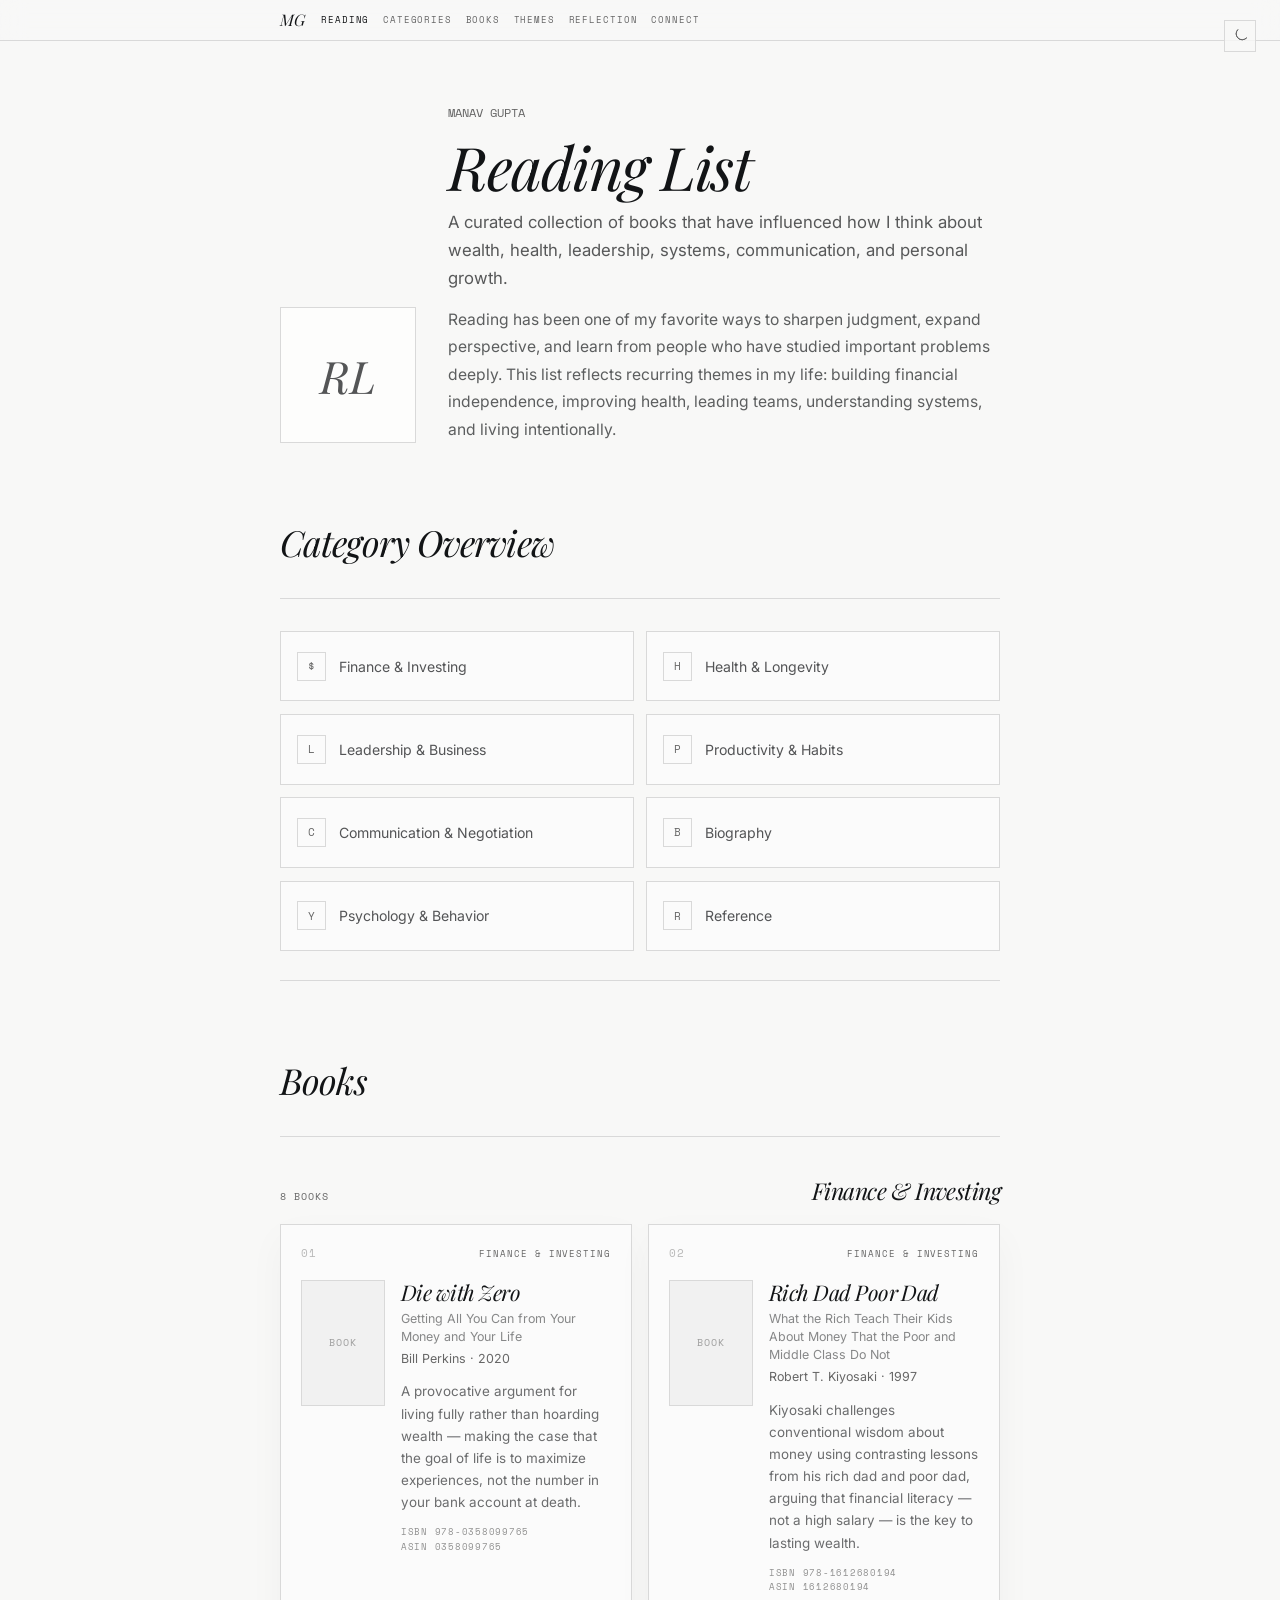
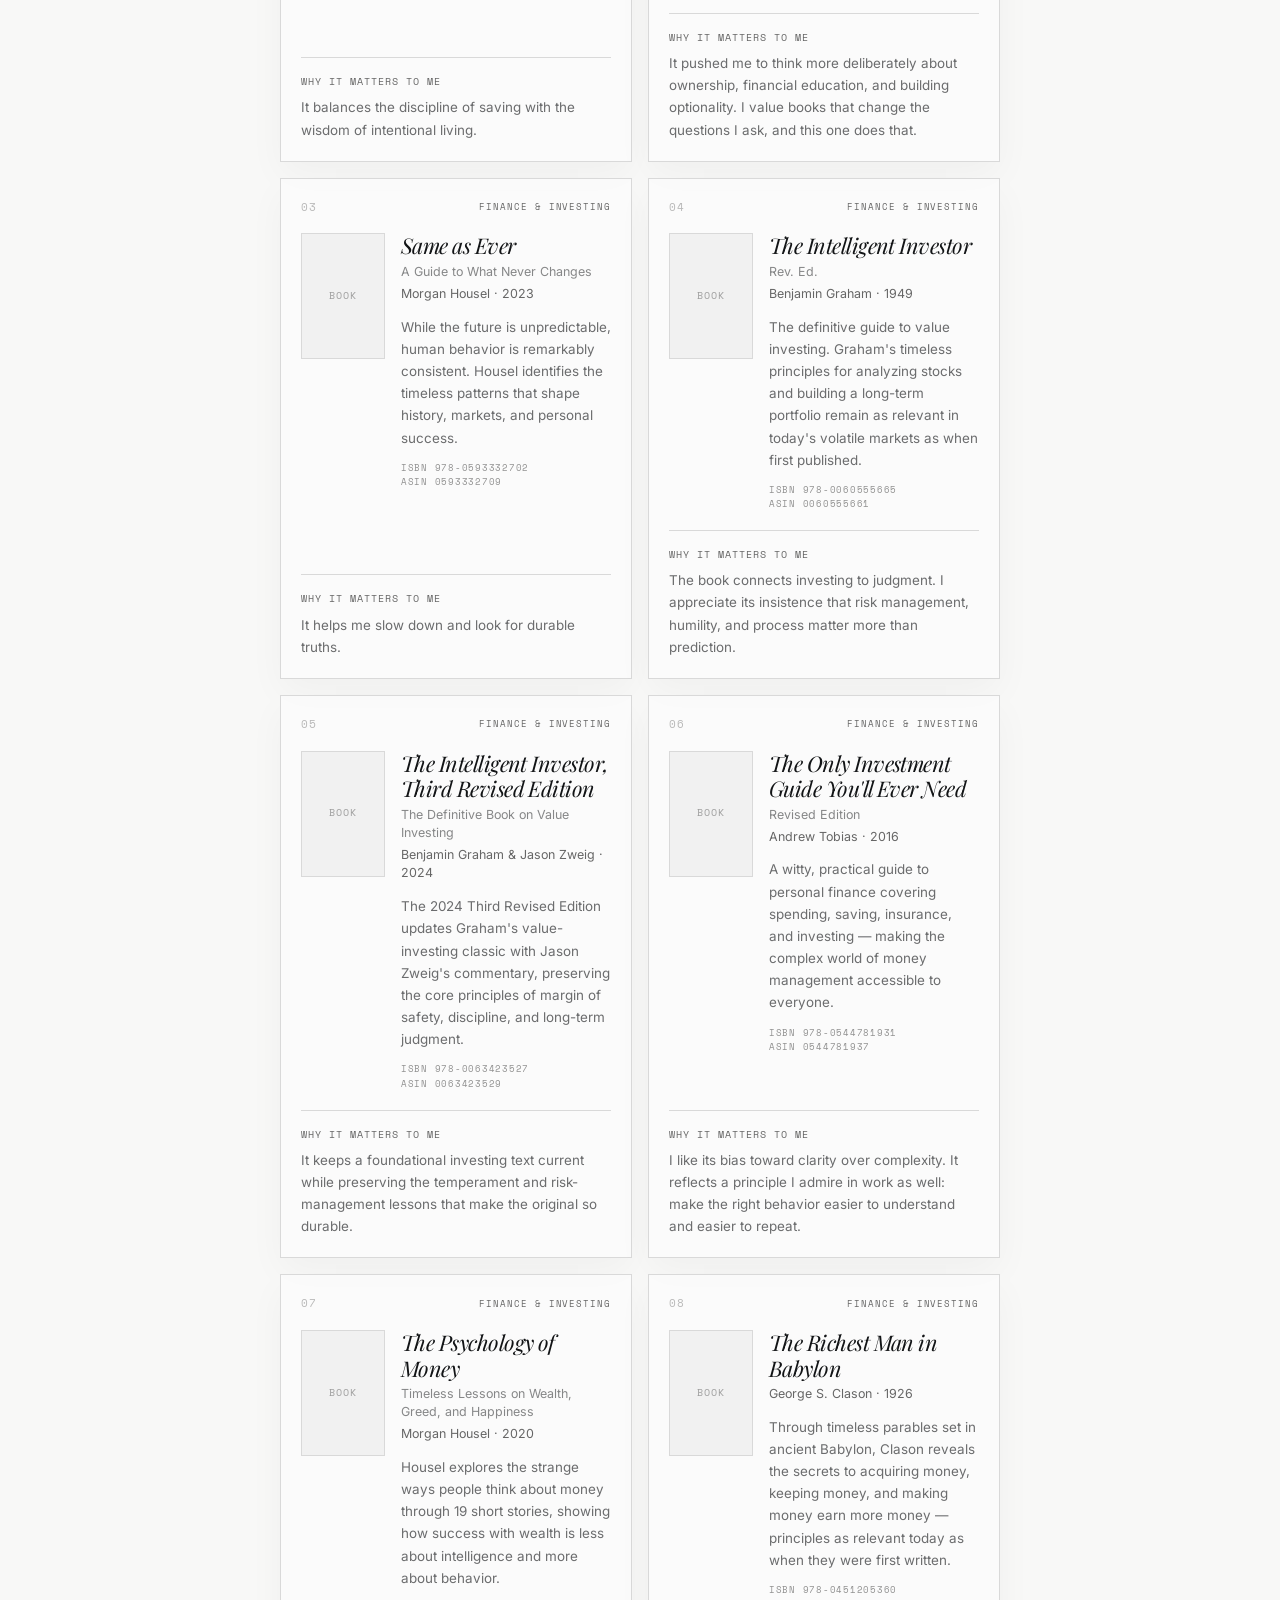
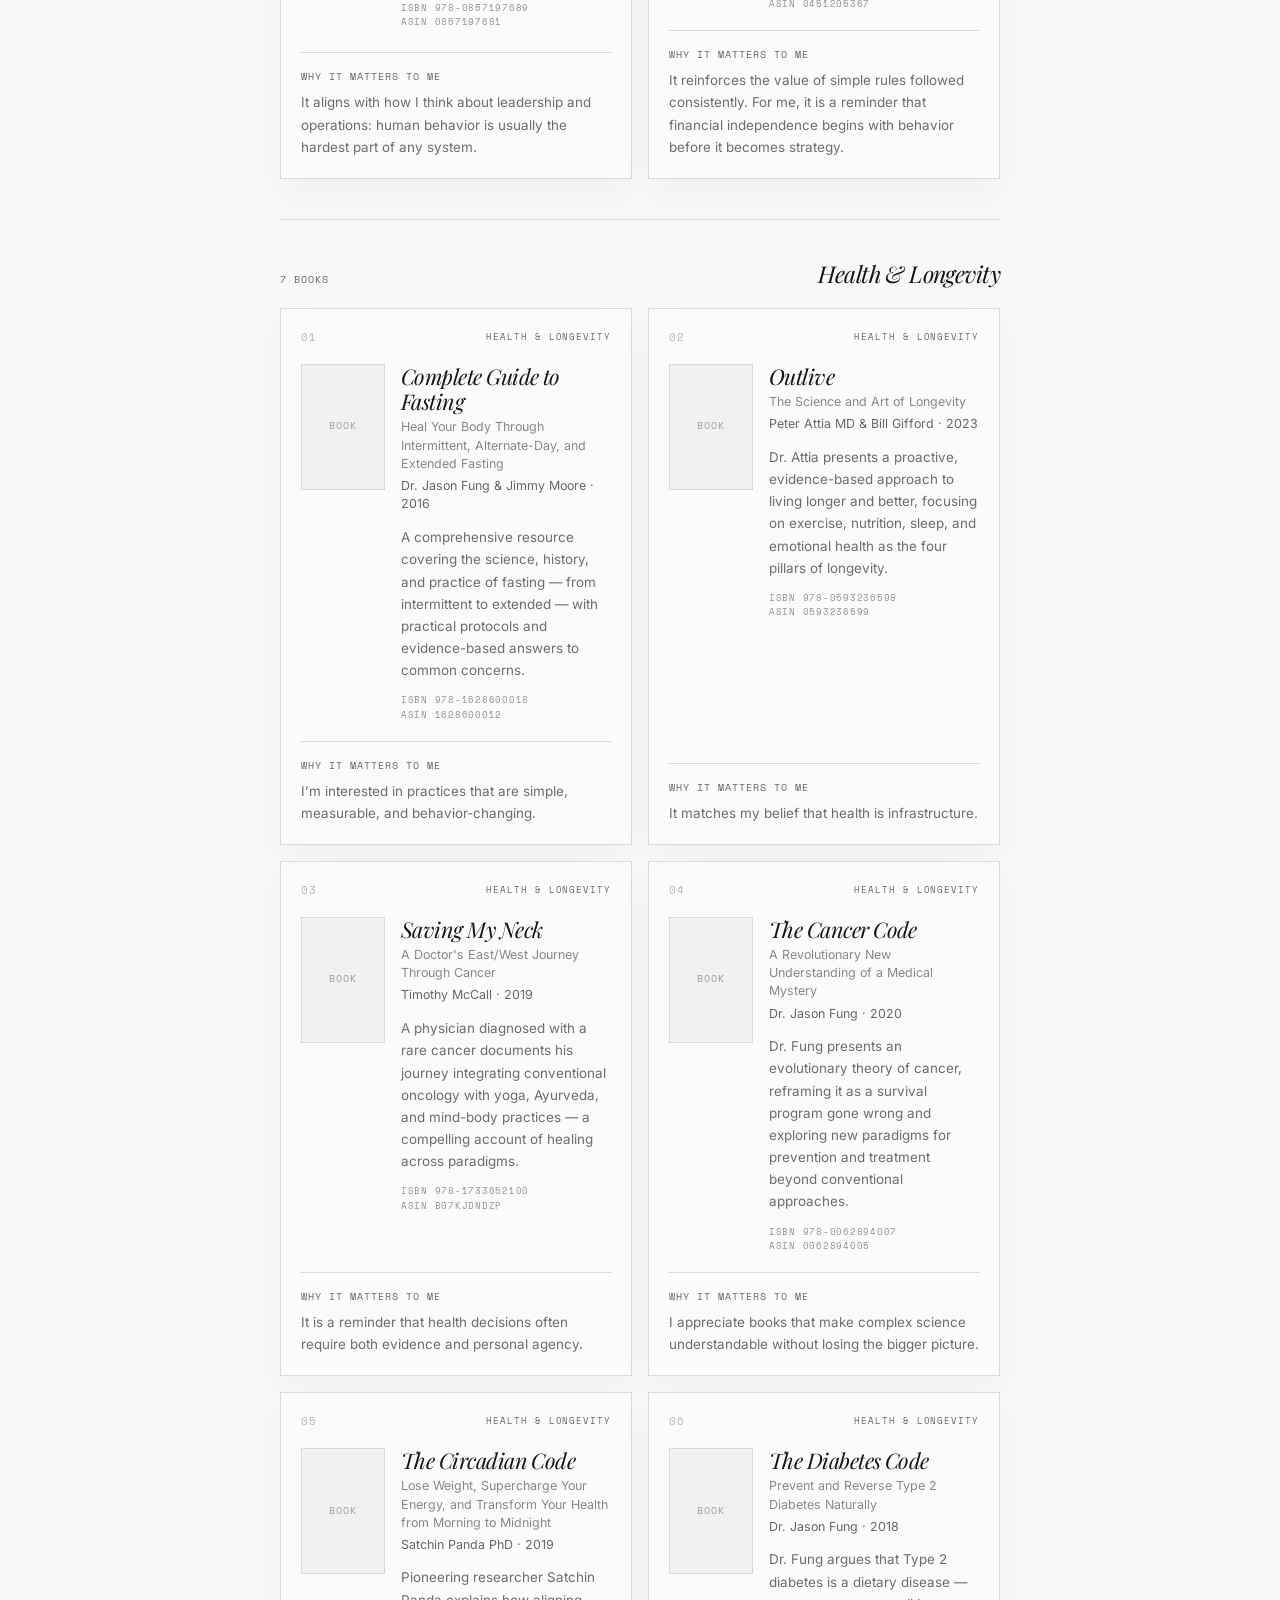
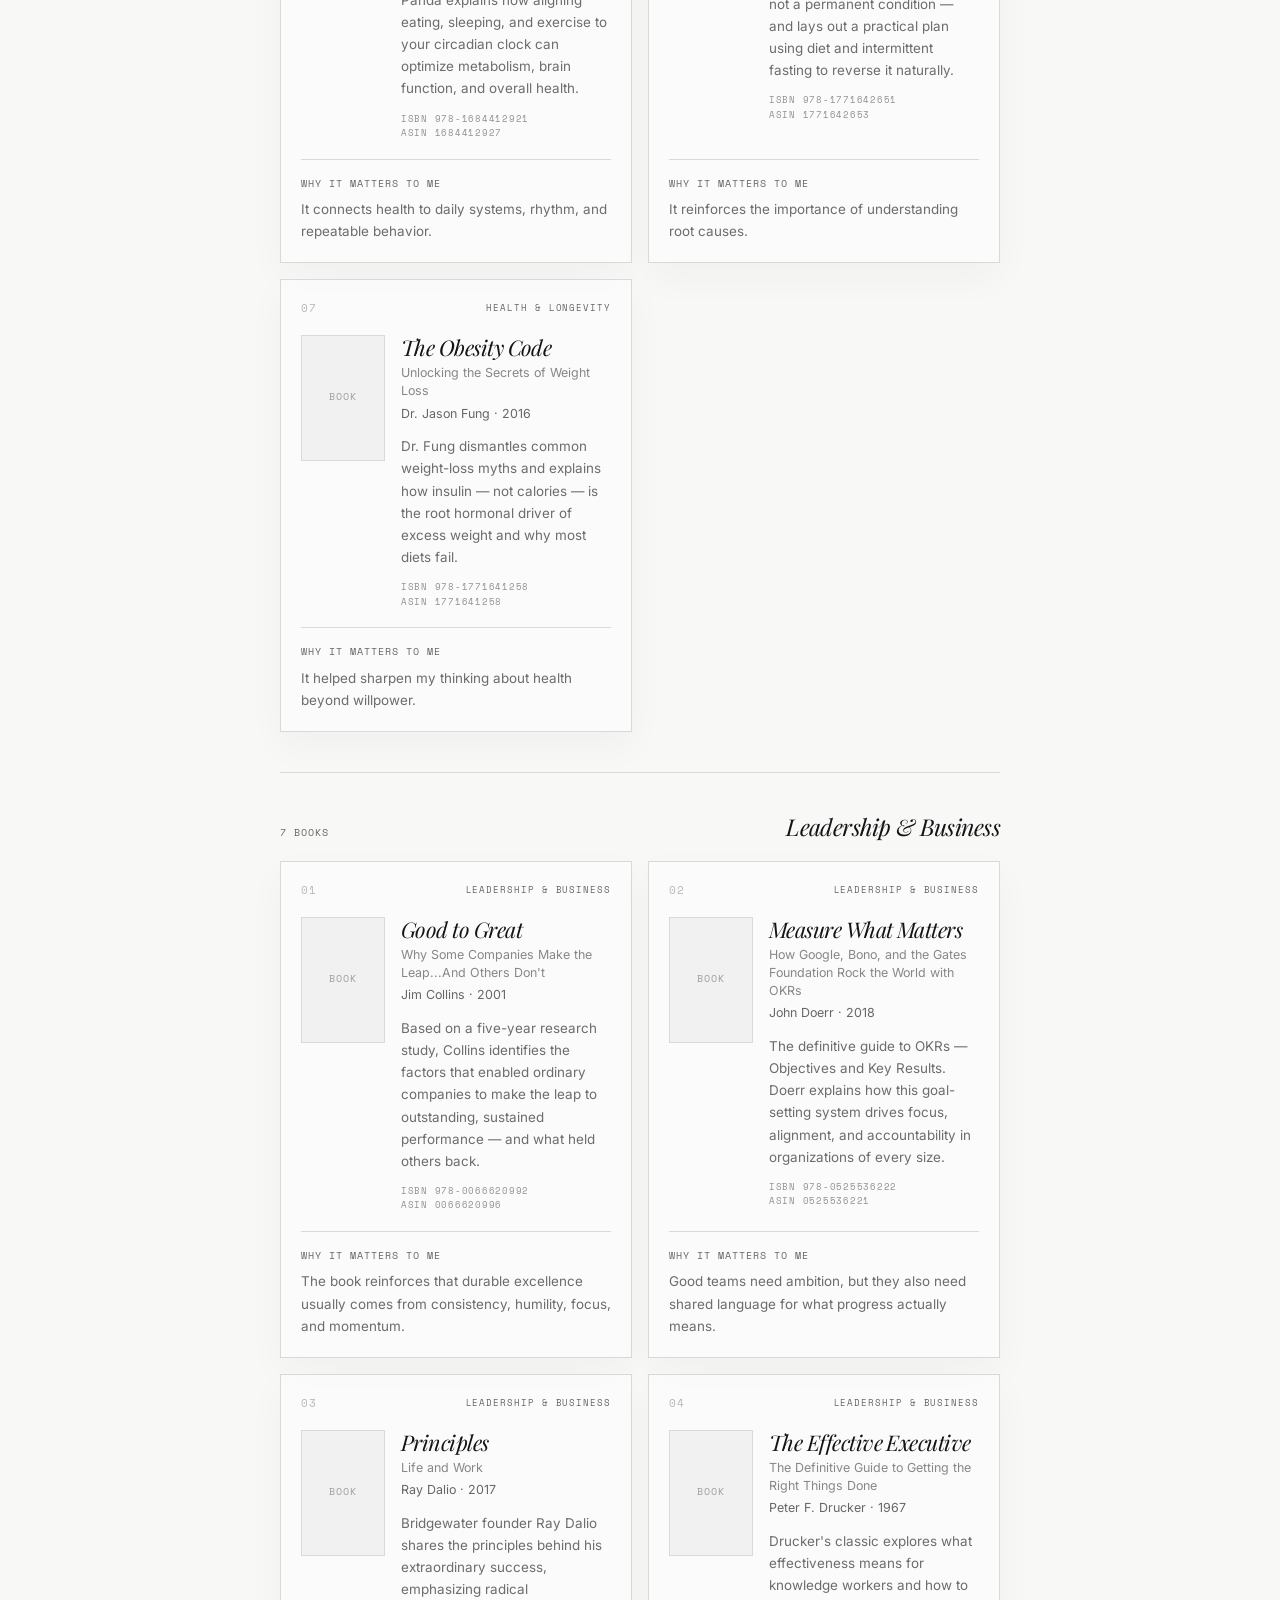
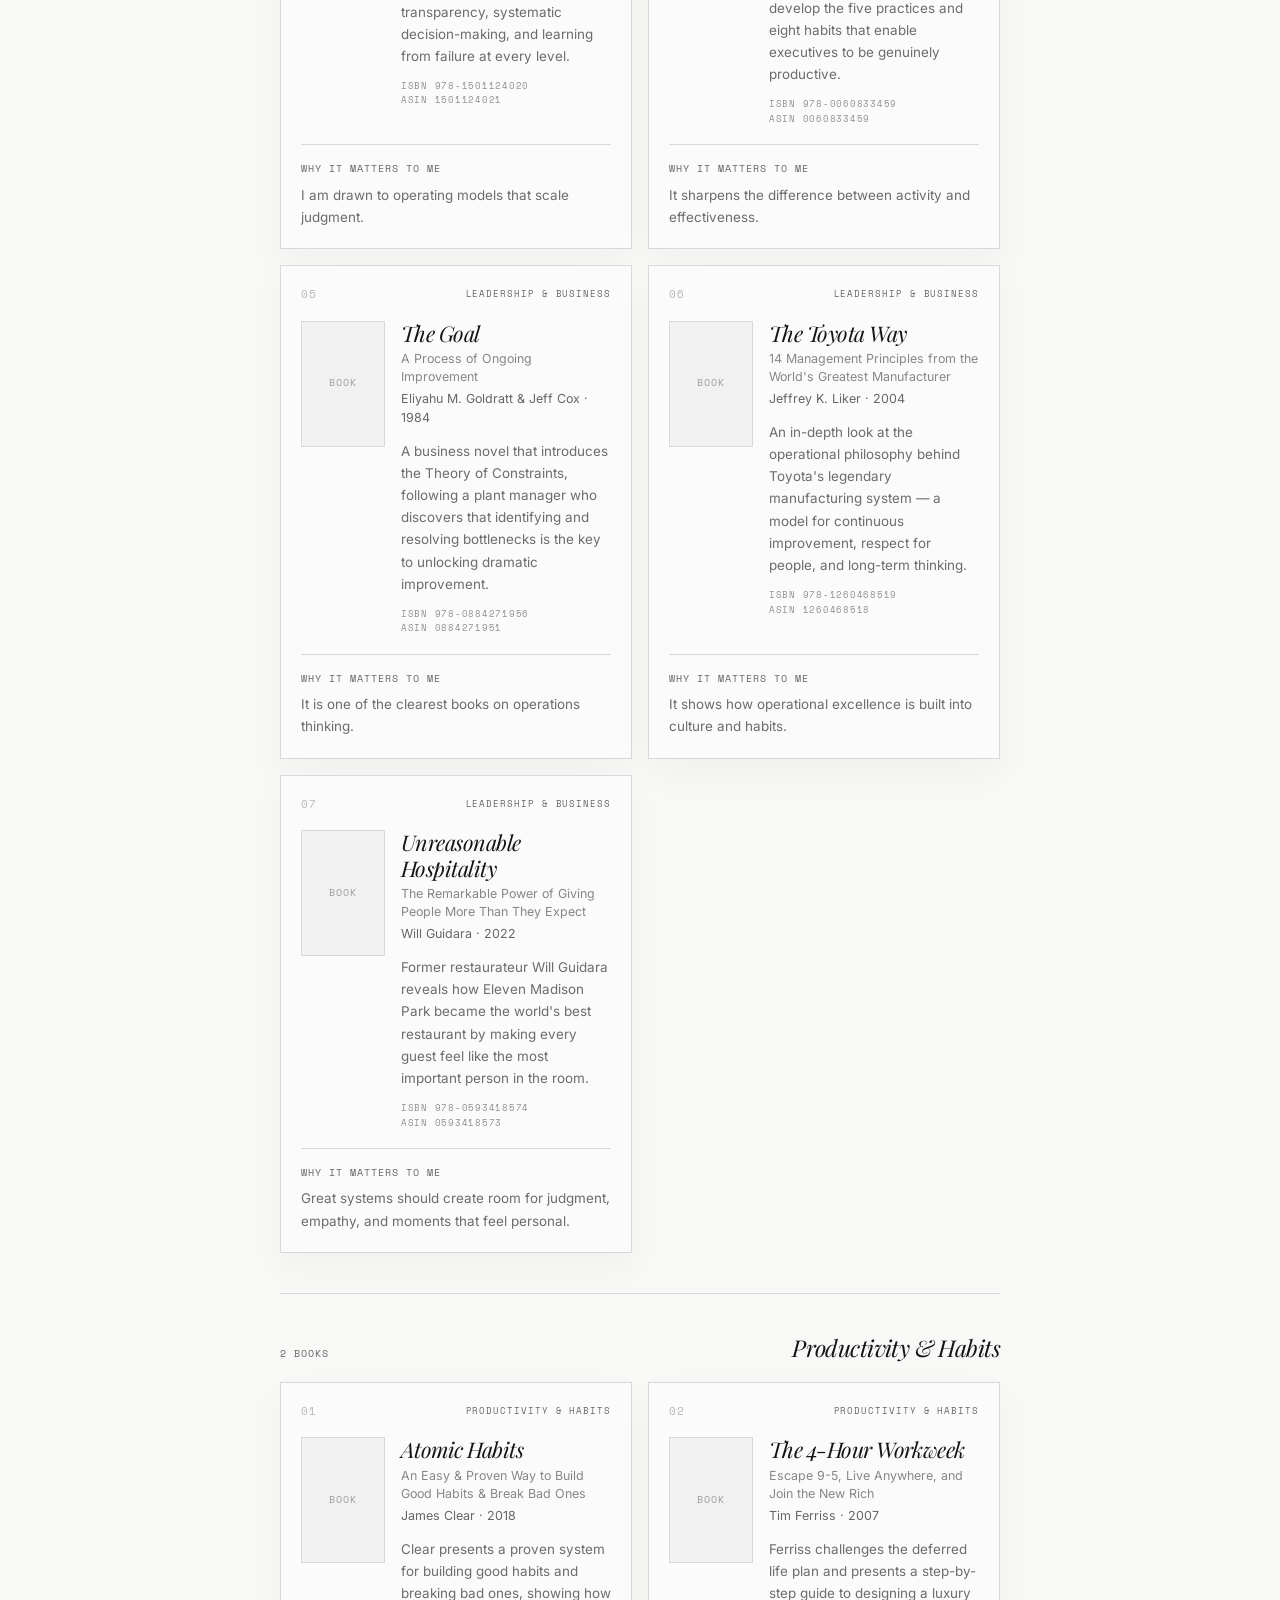
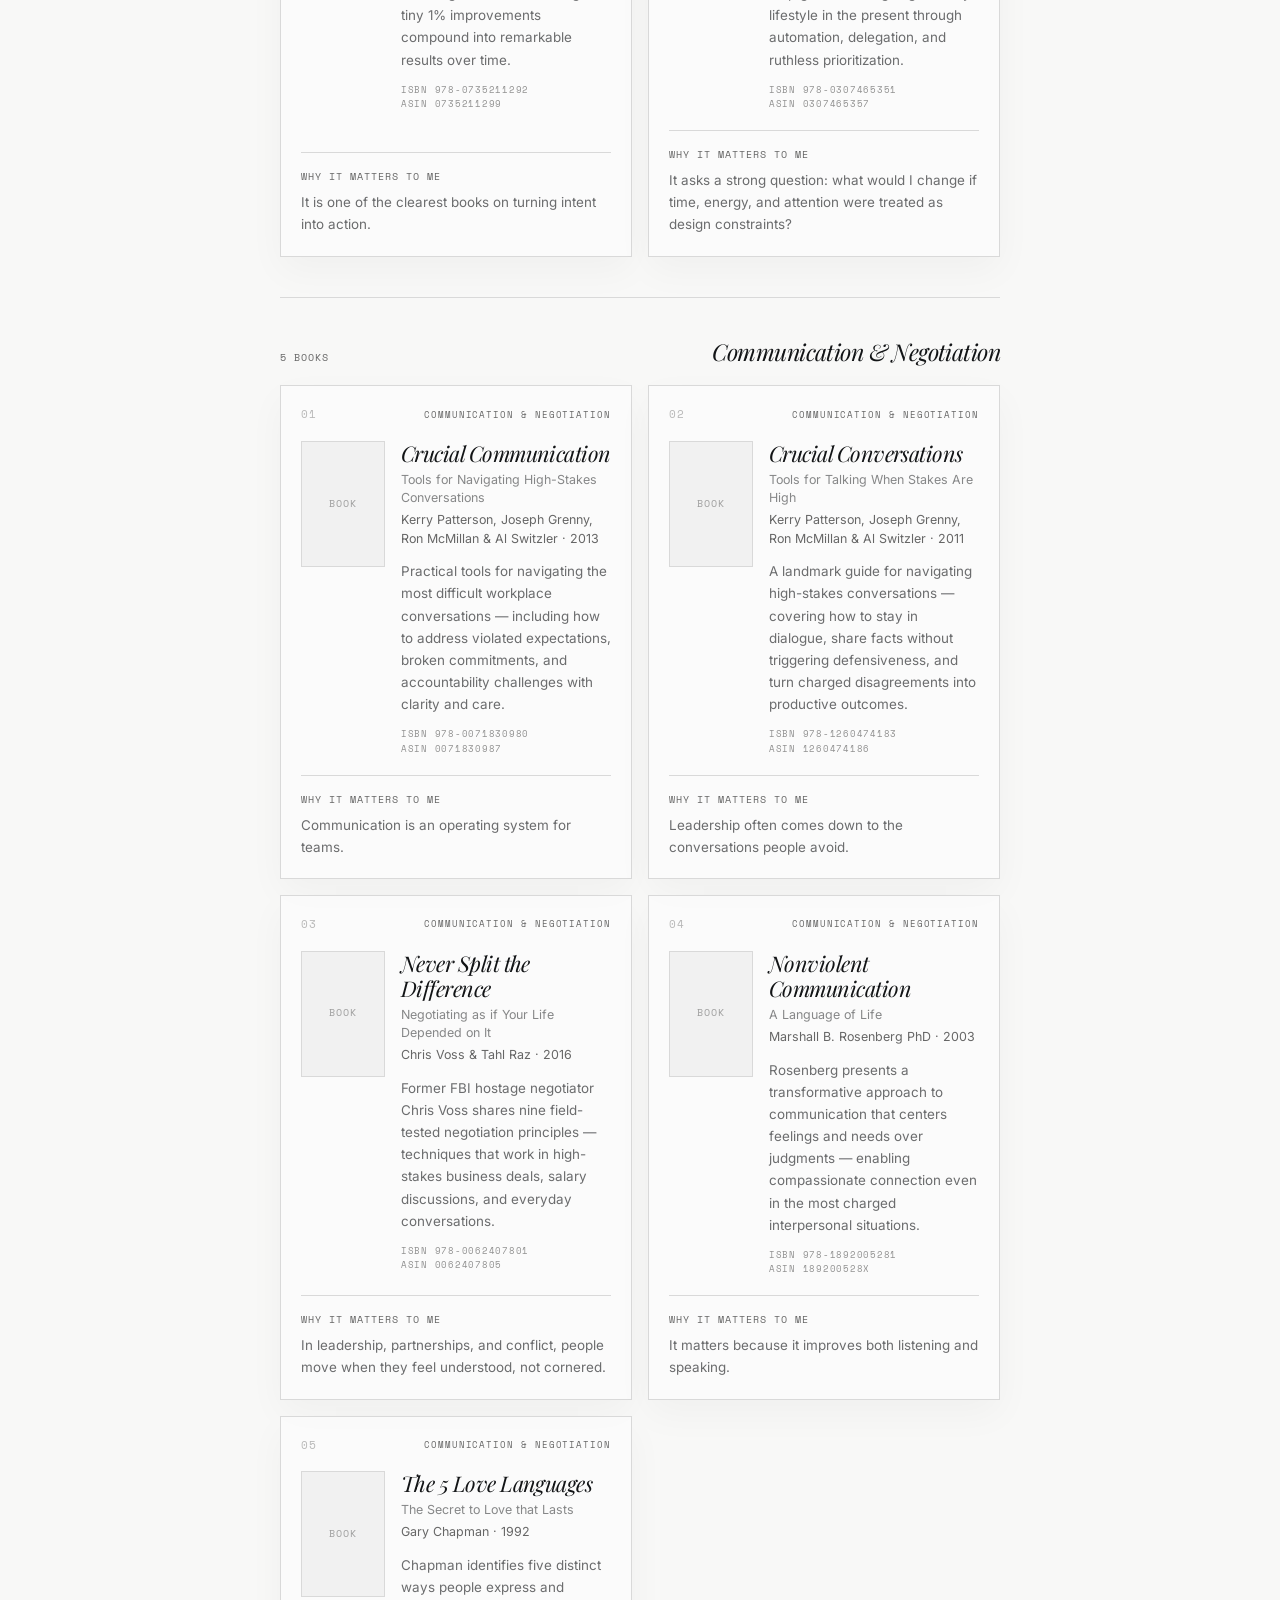
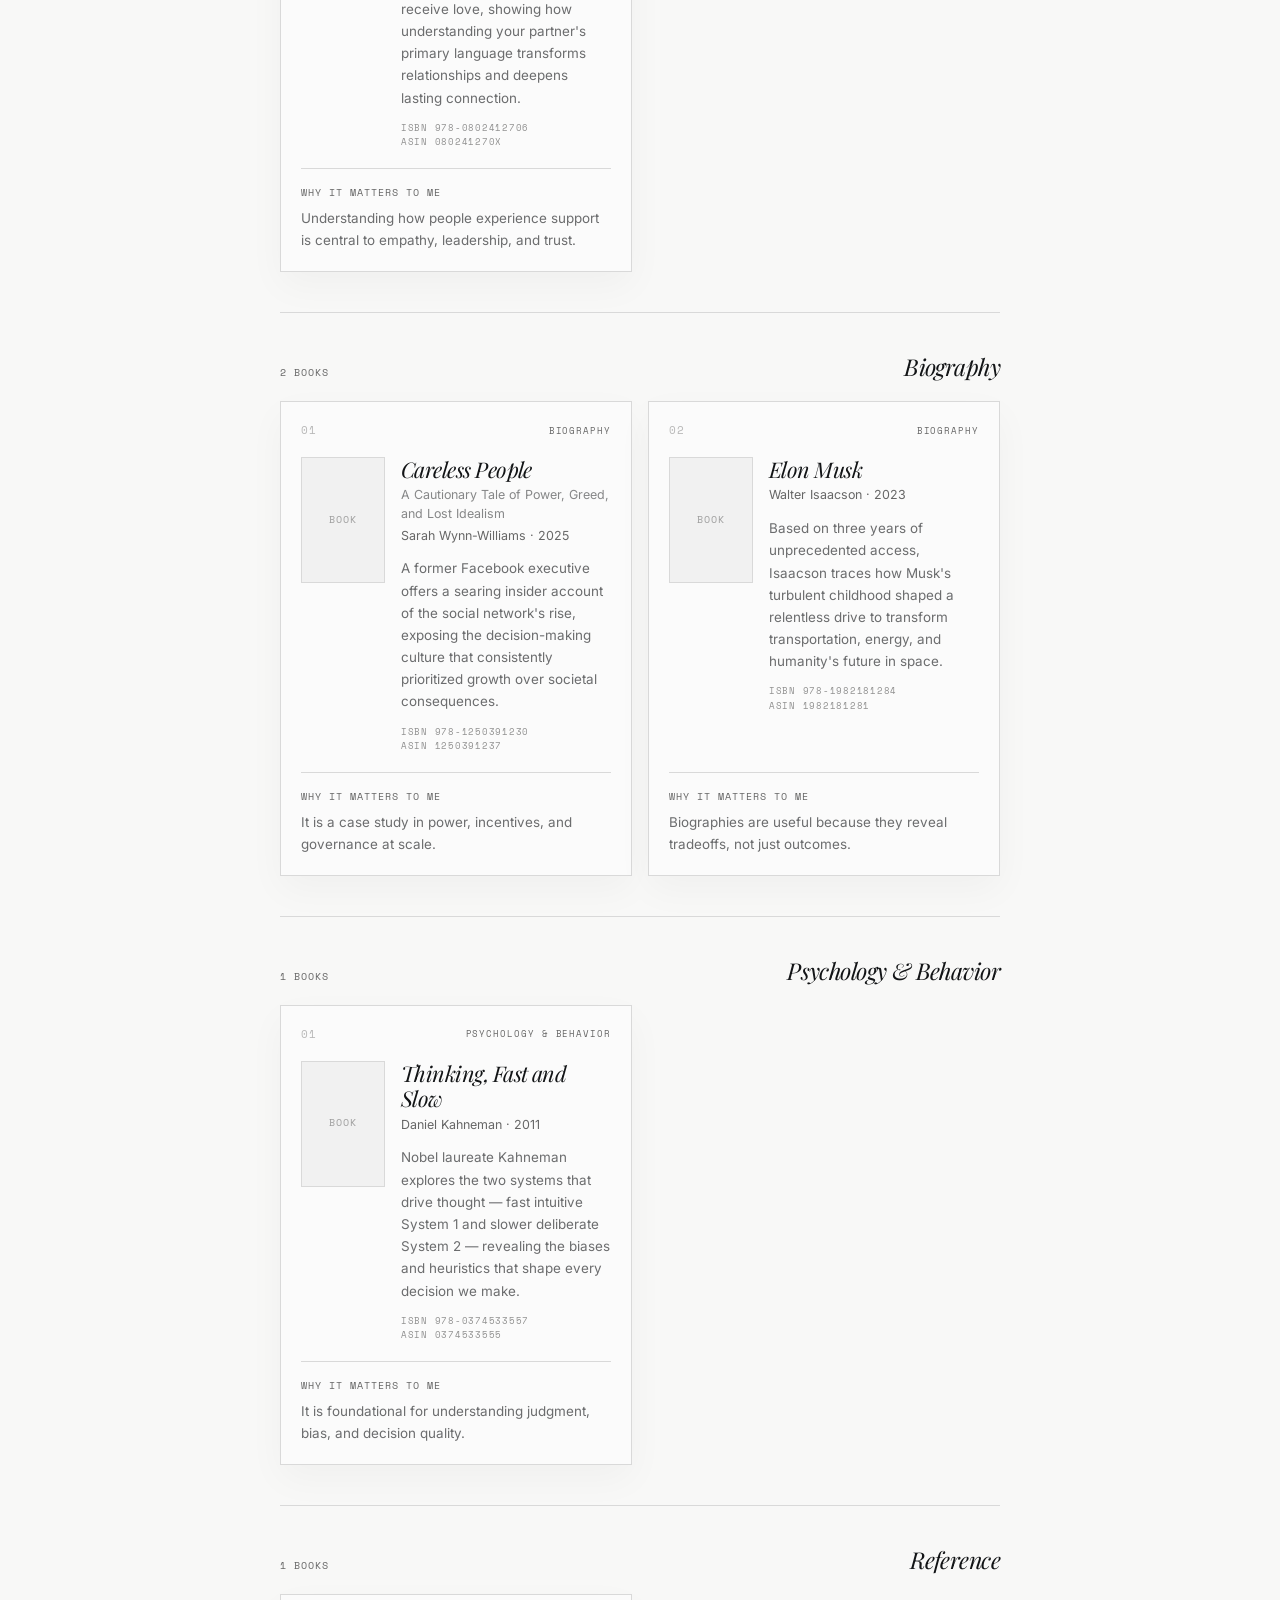
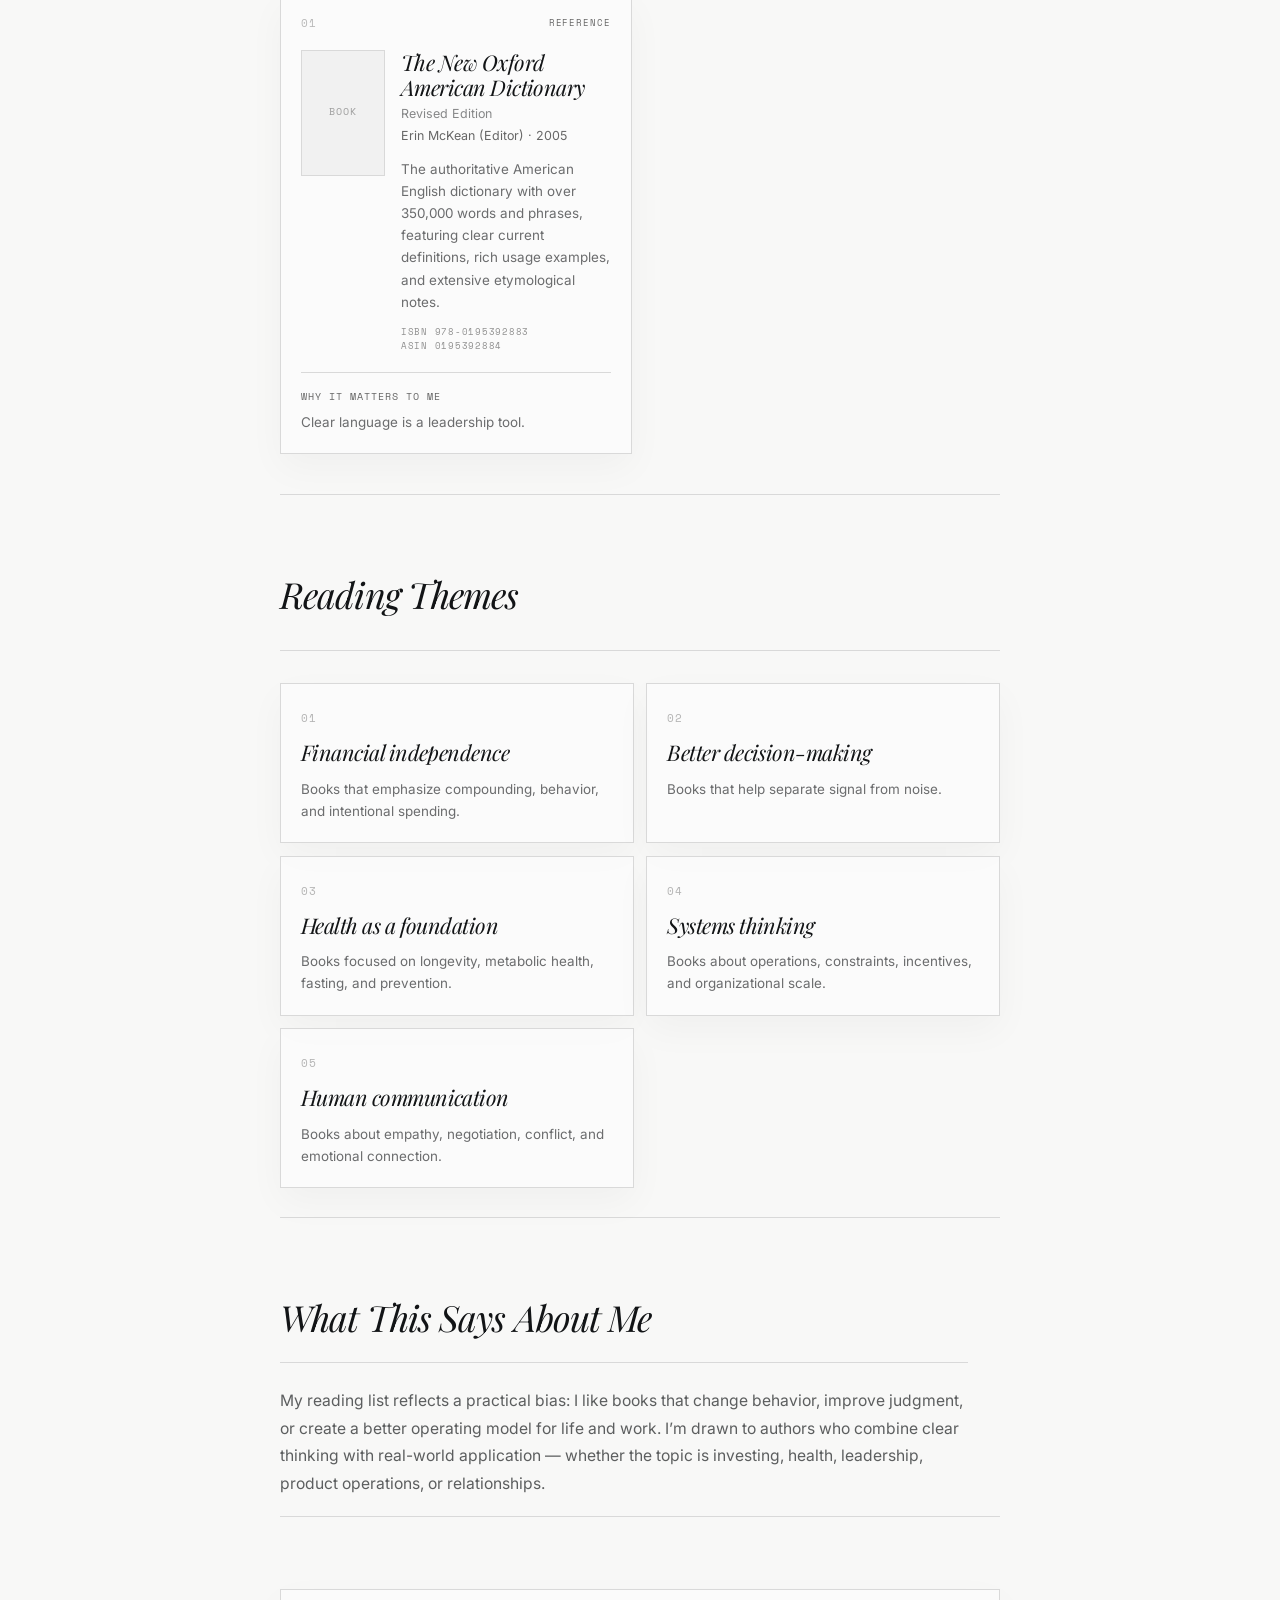
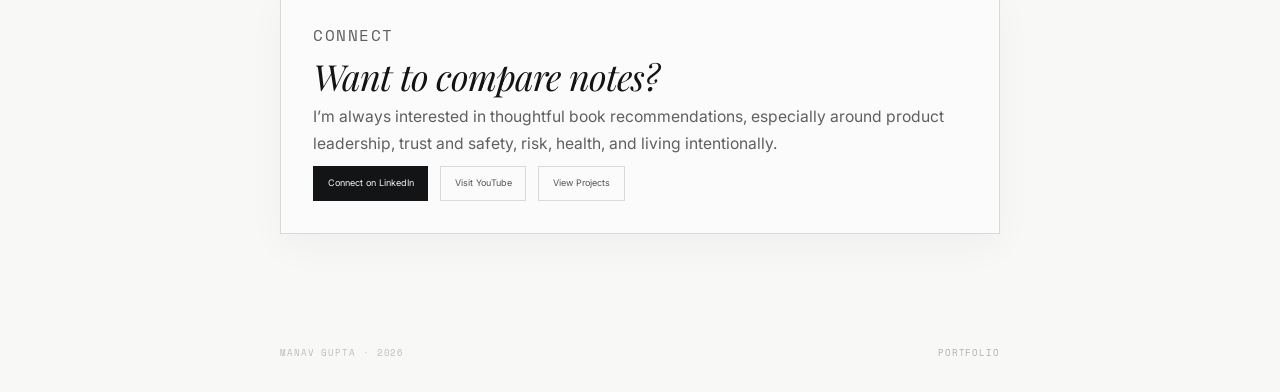
==== commit 262e88d6: "Optimize for SEO, GEO, and fix preview content visibility - SEO: add workedFor array, ImageObject fo" ====
--- a/reading/index.html
+++ b/reading/index.html
@@ -4,10 +4,10 @@
     <meta charset="UTF-8" />
     <meta name="viewport" content="width=device-width, initial-scale=1.0, maximum-scale=1" />
     <title>Reading List — Manav Gupta</title>
-    <meta name="description" content="A curated reading list from Manav Gupta covering wealth, leadership, health, systems, communication, and personal growth." />
+    <meta name="description" content="Manav Gupta's curated reading list of 33 books across finance, health, leadership, productivity, communication, biography, psychology, and reference." />
     <meta name="author" content="Manav Gupta" />
     <meta name="keywords" content="Manav Gupta reading list, product leadership books, operations books, trust and safety books, wealth books, health books, leadership books, systems thinking books" />
-    <meta name="subject" content="Reading list from Manav Gupta covering leadership, operations, wealth, health, systems, communication, and personal growth" />
+    <meta name="subject" content="Reading list from Manav Gupta covering finance, health, leadership, productivity, communication, biography, psychology, and reference" />
     <meta name="robots" content="index, follow, max-image-preview:large" />
     <meta name="googlebot" content="index, follow, max-image-preview:large" />
     <meta name="theme-color" content="#f8f7f4" media="(prefers-color-scheme: light)" />
@@ -23,11 +23,19 @@
     <meta property="og:description" content="Books that have shaped how Manav Gupta thinks about money, leadership, health, systems, communication, and living well." />
     <meta property="og:url" content="https://guptamanav.me/reading/" />
     <meta property="og:image" content="https://guptamanav.me/og-image.png" />
+    <meta property="og:image:secure_url" content="https://guptamanav.me/og-image.png" />
+    <meta property="og:image:type" content="image/png" />
+    <meta property="og:image:width" content="1536" />
+    <meta property="og:image:height" content="1024" />
     <meta property="og:image:alt" content="Portrait of Manav Gupta" />
+    <meta property="og:updated_time" content="2026-06-24T00:00:00-07:00" />
     <meta name="twitter:card" content="summary_large_image" />
+    <meta name="twitter:site" content="@guptamanav" />
+    <meta name="twitter:creator" content="@guptamanav" />
     <meta name="twitter:title" content="Reading List — Manav Gupta" />
     <meta name="twitter:description" content="Books that have shaped how Manav Gupta thinks about money, leadership, health, systems, communication, and living well." />
     <meta name="twitter:image" content="https://guptamanav.me/og-image.png" />
+    <meta name="twitter:image:alt" content="Portrait of Manav Gupta" />
     <link rel="icon" type="image/svg+xml" href="data:image/svg+xml,<svg xmlns='http://www.w3.org/2000/svg' viewBox='0 0 100 100'><text y='.9em' font-size='90' font-family='serif' font-style='italic'>M</text></svg>" />
     <link rel="preconnect" href="https://fonts.googleapis.com" />
     <link rel="preconnect" href="https://fonts.gstatic.com" crossorigin />
@@ -65,7 +73,8 @@
           "@id": "https://guptamanav.me/reading/#collectionpage",
           "name": "Reading List — Manav Gupta",
           "url": "https://guptamanav.me/reading/",
-          "description": "A curated collection of books that have influenced how Manav Gupta thinks about wealth, health, leadership, systems, communication, and personal growth.",
+          "description": "A curated collection of 33 books that have influenced how Manav Gupta thinks about finance, health, leadership, productivity, communication, biography, psychology, and reference.",
+          "dateModified": "2026-06-24",
           "isPartOf": {
             "@id": "https://guptamanav.me/#website"
           },
@@ -94,39 +103,39 @@
           "itemListOrder": "https://schema.org/ItemListOrderAscending",
           "numberOfItems": 33,
           "itemListElement": [
-            { "@type": "ListItem", "position": 1, "item": { "@type": "Book", "name": "The Richest Man in Babylon", "author": "George S. Clason", "datePublished": "1926", "isbn": "978-0451205360", "url": "https://www.amazon.com/dp/0451205367", "image": "https://m.media-amazon.com/images/P/0451205367.01._SX300_.jpg" } },
-            { "@type": "ListItem", "position": 2, "item": { "@type": "Book", "name": "Rich Dad Poor Dad", "author": "Robert T. Kiyosaki", "datePublished": "1997", "isbn": "978-1612680194", "url": "https://www.amazon.com/dp/1612680194", "image": "https://m.media-amazon.com/images/P/1612680194.01._SX300_.jpg" } },
-            { "@type": "ListItem", "position": 3, "item": { "@type": "Book", "name": "The Intelligent Investor", "author": "Benjamin Graham", "datePublished": "1949", "isbn": "978-0060555665", "url": "https://www.amazon.com/dp/0060555661", "image": "https://m.media-amazon.com/images/P/0060555661.01._SX300_.jpg" } },
-            { "@type": "ListItem", "position": 4, "item": { "@type": "Book", "name": "The Intelligent Investor, Third Revised Edition", "author": "Benjamin Graham & Jason Zweig", "datePublished": "2024", "isbn": "978-0063423527", "url": "https://www.amazon.com/dp/0063423529", "image": "https://m.media-amazon.com/images/P/0063423529.01._SX300_.jpg" } },
-            { "@type": "ListItem", "position": 5, "item": { "@type": "Book", "name": "The Only Investment Guide You'll Ever Need", "author": "Andrew Tobias", "datePublished": "2016", "isbn": "978-0544781931", "url": "https://www.amazon.com/dp/0544781937", "image": "https://m.media-amazon.com/images/P/0544781937.01._SX300_.jpg" } },
-            { "@type": "ListItem", "position": 6, "item": { "@type": "Book", "name": "The Psychology of Money", "author": "Morgan Housel", "datePublished": "2020", "isbn": "978-0857197689", "url": "https://www.amazon.com/dp/0857197681", "image": "https://m.media-amazon.com/images/P/0857197681.01._SX300_.jpg" } },
-            { "@type": "ListItem", "position": 7, "item": { "@type": "Book", "name": "Die with Zero", "author": "Bill Perkins", "datePublished": "2020", "isbn": "978-0358099765", "url": "https://www.amazon.com/dp/0358099765", "image": "https://m.media-amazon.com/images/P/0358099765.01._SX300_.jpg" } },
-            { "@type": "ListItem", "position": 8, "item": { "@type": "Book", "name": "Same as Ever", "author": "Morgan Housel", "datePublished": "2023", "isbn": "978-0593332702", "url": "https://www.amazon.com/dp/0593332709", "image": "https://m.media-amazon.com/images/P/0593332709.01._SX300_.jpg" } },
-            { "@type": "ListItem", "position": 9, "item": { "@type": "Book", "name": "The Cancer Code", "author": "Dr. Jason Fung", "datePublished": "2020", "isbn": "978-0062894007", "url": "https://www.amazon.com/dp/0062894005", "image": "https://m.media-amazon.com/images/P/0062894005.01._SX300_.jpg" } },
-            { "@type": "ListItem", "position": 10, "item": { "@type": "Book", "name": "The Diabetes Code", "author": "Dr. Jason Fung", "datePublished": "2018", "isbn": "978-1771642651", "url": "https://www.amazon.com/dp/1771642653", "image": "https://m.media-amazon.com/images/P/1771642653.01._SX300_.jpg" } },
-            { "@type": "ListItem", "position": 11, "item": { "@type": "Book", "name": "The Obesity Code", "author": "Dr. Jason Fung", "datePublished": "2016", "isbn": "978-1771641258", "url": "https://www.amazon.com/dp/1771641258", "image": "https://m.media-amazon.com/images/P/1771641258.01._SX300_.jpg" } },
-            { "@type": "ListItem", "position": 12, "item": { "@type": "Book", "name": "Complete Guide to Fasting", "author": "Dr. Jason Fung & Jimmy Moore", "datePublished": "2016", "isbn": "978-1628600018", "url": "https://www.amazon.com/dp/1628600012", "image": "https://m.media-amazon.com/images/P/1628600012.01._SX300_.jpg" } },
-            { "@type": "ListItem", "position": 13, "item": { "@type": "Book", "name": "Outlive", "author": "Peter Attia MD & Bill Gifford", "datePublished": "2023", "isbn": "978-0593236598", "url": "https://www.amazon.com/dp/0593236599", "image": "https://m.media-amazon.com/images/P/0593236599.01._SX300_.jpg" } },
-            { "@type": "ListItem", "position": 14, "item": { "@type": "Book", "name": "The Circadian Code", "author": "Satchin Panda PhD", "datePublished": "2019", "isbn": "978-1684412921", "url": "https://www.amazon.com/dp/1684412927", "image": "https://m.media-amazon.com/images/P/1684412927.01._SX300_.jpg" } },
-            { "@type": "ListItem", "position": 15, "item": { "@type": "Book", "name": "Saving My Neck", "author": "Timothy McCall", "datePublished": "2019", "isbn": "978-1733652100", "url": "https://www.amazon.com/dp/B07KJDNDZP", "image": "https://m.media-amazon.com/images/P/B07KJDNDZP.01._SX300_.jpg" } },
-            { "@type": "ListItem", "position": 16, "item": { "@type": "Book", "name": "Principles", "author": "Ray Dalio", "datePublished": "2017", "isbn": "978-1501124020", "url": "https://www.amazon.com/dp/1501124021", "image": "https://m.media-amazon.com/images/P/1501124021.01._SX300_.jpg" } },
-            { "@type": "ListItem", "position": 17, "item": { "@type": "Book", "name": "Measure What Matters", "author": "John Doerr", "datePublished": "2018", "isbn": "978-0525536222", "url": "https://www.amazon.com/dp/0525536221", "image": "https://m.media-amazon.com/images/P/0525536221.01._SX300_.jpg" } },
-            { "@type": "ListItem", "position": 18, "item": { "@type": "Book", "name": "The Goal", "author": "Eliyahu M. Goldratt & Jeff Cox", "datePublished": "1984", "isbn": "978-0884271956", "url": "https://www.amazon.com/dp/0884271951", "image": "https://m.media-amazon.com/images/P/0884271951.01._SX300_.jpg" } },
-            { "@type": "ListItem", "position": 19, "item": { "@type": "Book", "name": "Good to Great", "author": "Jim Collins", "datePublished": "2001", "isbn": "978-0066620992", "url": "https://www.amazon.com/dp/0066620996", "image": "https://m.media-amazon.com/images/P/0066620996.01._SX300_.jpg" } },
-            { "@type": "ListItem", "position": 20, "item": { "@type": "Book", "name": "The Effective Executive", "author": "Peter F. Drucker", "datePublished": "1967", "isbn": "978-0060833459", "url": "https://www.amazon.com/dp/0060833459", "image": "https://m.media-amazon.com/images/P/0060833459.01._SX300_.jpg" } },
-            { "@type": "ListItem", "position": 21, "item": { "@type": "Book", "name": "The Toyota Way", "author": "Jeffrey K. Liker", "datePublished": "2004", "isbn": "978-1260468519", "url": "https://www.amazon.com/dp/1260468518", "image": "https://m.media-amazon.com/images/P/1260468518.01._SX300_.jpg" } },
-            { "@type": "ListItem", "position": 22, "item": { "@type": "Book", "name": "Unreasonable Hospitality", "author": "Will Guidara", "datePublished": "2022", "isbn": "978-0593418574", "url": "https://www.amazon.com/dp/0593418573", "image": "https://m.media-amazon.com/images/P/0593418573.01._SX300_.jpg" } },
-            { "@type": "ListItem", "position": 23, "item": { "@type": "Book", "name": "Atomic Habits", "author": "James Clear", "datePublished": "2018", "isbn": "978-0735211292", "url": "https://www.amazon.com/dp/0735211299", "image": "https://m.media-amazon.com/images/P/0735211299.01._SX300_.jpg" } },
-            { "@type": "ListItem", "position": 24, "item": { "@type": "Book", "name": "The 4-Hour Workweek", "author": "Tim Ferriss", "datePublished": "2007", "isbn": "978-0307465351", "url": "https://www.amazon.com/dp/0307465357", "image": "https://m.media-amazon.com/images/P/0307465357.01._SX300_.jpg" } },
-            { "@type": "ListItem", "position": 25, "item": { "@type": "Book", "name": "Never Split the Difference", "author": "Chris Voss & Tahl Raz", "datePublished": "2016", "isbn": "978-0062407801", "url": "https://www.amazon.com/dp/0062407805", "image": "https://m.media-amazon.com/images/P/0062407805.01._SX300_.jpg" } },
-            { "@type": "ListItem", "position": 26, "item": { "@type": "Book", "name": "Crucial Communication", "author": "Kerry Patterson, Joseph Grenny, Ron McMillan & Al Switzler", "datePublished": "2013", "isbn": "978-0071830980", "url": "https://www.amazon.com/dp/0071830987", "image": "https://m.media-amazon.com/images/P/0071830987.01._SX300_.jpg" } },
-            { "@type": "ListItem", "position": 27, "item": { "@type": "Book", "name": "Crucial Conversations", "author": "Kerry Patterson, Joseph Grenny, Ron McMillan & Al Switzler", "datePublished": "2011", "isbn": "978-1260474183", "url": "https://www.amazon.com/dp/1260474186", "image": "https://m.media-amazon.com/images/P/1260474186.01._SX300_.jpg" } },
-            { "@type": "ListItem", "position": 28, "item": { "@type": "Book", "name": "Nonviolent Communication", "author": "Marshall B. Rosenberg PhD", "datePublished": "2003", "isbn": "978-1892005281", "url": "https://www.amazon.com/dp/189200528X", "image": "https://m.media-amazon.com/images/P/189200528X.01._SX300_.jpg" } },
-            { "@type": "ListItem", "position": 29, "item": { "@type": "Book", "name": "The 5 Love Languages", "author": "Gary Chapman", "datePublished": "1992", "isbn": "978-0802412706", "url": "https://www.amazon.com/dp/080241270X", "image": "https://m.media-amazon.com/images/P/080241270X.01._SX300_.jpg" } },
-            { "@type": "ListItem", "position": 30, "item": { "@type": "Book", "name": "Elon Musk", "author": "Walter Isaacson", "datePublished": "2023", "isbn": "978-1982181284", "url": "https://www.amazon.com/dp/1982181281", "image": "https://m.media-amazon.com/images/P/1982181281.01._SX300_.jpg" } },
-            { "@type": "ListItem", "position": 31, "item": { "@type": "Book", "name": "Careless People", "author": "Sarah Wynn-Williams", "datePublished": "2025", "isbn": "978-1250391230", "url": "https://www.amazon.com/dp/1250391237", "image": "https://m.media-amazon.com/images/P/1250391237.01._SX300_.jpg" } },
-            { "@type": "ListItem", "position": 32, "item": { "@type": "Book", "name": "Thinking, Fast and Slow", "author": "Daniel Kahneman", "datePublished": "2011", "isbn": "978-0374533557", "url": "https://www.amazon.com/dp/0374533555", "image": "https://m.media-amazon.com/images/P/0374533555.01._SX300_.jpg" } },
-            { "@type": "ListItem", "position": 33, "item": { "@type": "Book", "name": "The New Oxford American Dictionary", "author": "Erin McKean (Editor)", "datePublished": "2005", "isbn": "978-0195392883", "url": "https://www.amazon.com/dp/0195392884", "image": "https://m.media-amazon.com/images/P/0195392884.01._SX300_.jpg" } }
+            { "@type": "ListItem", "position": 1, "item": { "@type": "Book", "name": "Die with Zero", "author": "Bill Perkins", "datePublished": "2020", "isbn": "978-0358099765", "genre": "Finance & Investing", "url": "https://www.amazon.com/dp/0358099765", "image": "https://m.media-amazon.com/images/P/0358099765.01._SX300_.jpg" } },
+            { "@type": "ListItem", "position": 2, "item": { "@type": "Book", "name": "Rich Dad Poor Dad", "author": "Robert T. Kiyosaki", "datePublished": "1997", "isbn": "978-1612680194", "genre": "Finance & Investing", "url": "https://www.amazon.com/dp/1612680194", "image": "https://m.media-amazon.com/images/P/1612680194.01._SX300_.jpg" } },
+            { "@type": "ListItem", "position": 3, "item": { "@type": "Book", "name": "Same as Ever", "author": "Morgan Housel", "datePublished": "2023", "isbn": "978-0593332702", "genre": "Finance & Investing", "url": "https://www.amazon.com/dp/0593332709", "image": "https://m.media-amazon.com/images/P/0593332709.01._SX300_.jpg" } },
+            { "@type": "ListItem", "position": 4, "item": { "@type": "Book", "name": "The Intelligent Investor", "author": "Benjamin Graham", "datePublished": "1949", "isbn": "978-0060555665", "genre": "Finance & Investing", "url": "https://www.amazon.com/dp/0060555661", "image": "https://m.media-amazon.com/images/P/0060555661.01._SX300_.jpg" } },
+            { "@type": "ListItem", "position": 5, "item": { "@type": "Book", "name": "The Intelligent Investor, Third Revised Edition", "author": "Benjamin Graham & Jason Zweig", "datePublished": "2024", "isbn": "978-0063423527", "genre": "Finance & Investing", "url": "https://www.amazon.com/dp/0063423529", "image": "https://m.media-amazon.com/images/P/0063423529.01._SX300_.jpg" } },
+            { "@type": "ListItem", "position": 6, "item": { "@type": "Book", "name": "The Only Investment Guide You'll Ever Need", "author": "Andrew Tobias", "datePublished": "2016", "isbn": "978-0544781931", "genre": "Finance & Investing", "url": "https://www.amazon.com/dp/0544781937", "image": "https://m.media-amazon.com/images/P/0544781937.01._SX300_.jpg" } },
+            { "@type": "ListItem", "position": 7, "item": { "@type": "Book", "name": "The Psychology of Money", "author": "Morgan Housel", "datePublished": "2020", "isbn": "978-0857197689", "genre": "Finance & Investing", "url": "https://www.amazon.com/dp/0857197681", "image": "https://m.media-amazon.com/images/P/0857197681.01._SX300_.jpg" } },
+            { "@type": "ListItem", "position": 8, "item": { "@type": "Book", "name": "The Richest Man in Babylon", "author": "George S. Clason", "datePublished": "1926", "isbn": "978-0451205360", "genre": "Finance & Investing", "url": "https://www.amazon.com/dp/0451205367", "image": "https://m.media-amazon.com/images/P/0451205367.01._SX300_.jpg" } },
+            { "@type": "ListItem", "position": 9, "item": { "@type": "Book", "name": "Complete Guide to Fasting", "author": "Dr. Jason Fung & Jimmy Moore", "datePublished": "2016", "isbn": "978-1628600018", "genre": "Health & Longevity", "url": "https://www.amazon.com/dp/1628600012", "image": "https://m.media-amazon.com/images/P/1628600012.01._SX300_.jpg" } },
+            { "@type": "ListItem", "position": 10, "item": { "@type": "Book", "name": "Outlive", "author": "Peter Attia MD & Bill Gifford", "datePublished": "2023", "isbn": "978-0593236598", "genre": "Health & Longevity", "url": "https://www.amazon.com/dp/0593236599", "image": "https://m.media-amazon.com/images/P/0593236599.01._SX300_.jpg" } },
+            { "@type": "ListItem", "position": 11, "item": { "@type": "Book", "name": "Saving My Neck", "author": "Timothy McCall", "datePublished": "2019", "isbn": "978-1733652100", "genre": "Health & Longevity", "url": "https://www.amazon.com/dp/B07KJDNDZP", "image": "https://m.media-amazon.com/images/P/B07KJDNDZP.01._SX300_.jpg" } },
+            { "@type": "ListItem", "position": 12, "item": { "@type": "Book", "name": "The Cancer Code", "author": "Dr. Jason Fung", "datePublished": "2020", "isbn": "978-0062894007", "genre": "Health & Longevity", "url": "https://www.amazon.com/dp/0062894005", "image": "https://m.media-amazon.com/images/P/0062894005.01._SX300_.jpg" } },
+            { "@type": "ListItem", "position": 13, "item": { "@type": "Book", "name": "The Circadian Code", "author": "Satchin Panda PhD", "datePublished": "2019", "isbn": "978-1684412921", "genre": "Health & Longevity", "url": "https://www.amazon.com/dp/1684412927", "image": "https://m.media-amazon.com/images/P/1684412927.01._SX300_.jpg" } },
+            { "@type": "ListItem", "position": 14, "item": { "@type": "Book", "name": "The Diabetes Code", "author": "Dr. Jason Fung", "datePublished": "2018", "isbn": "978-1771642651", "genre": "Health & Longevity", "url": "https://www.amazon.com/dp/1771642653", "image": "https://m.media-amazon.com/images/P/1771642653.01._SX300_.jpg" } },
+            { "@type": "ListItem", "position": 15, "item": { "@type": "Book", "name": "The Obesity Code", "author": "Dr. Jason Fung", "datePublished": "2016", "isbn": "978-1771641258", "genre": "Health & Longevity", "url": "https://www.amazon.com/dp/1771641258", "image": "https://m.media-amazon.com/images/P/1771641258.01._SX300_.jpg" } },
+            { "@type": "ListItem", "position": 16, "item": { "@type": "Book", "name": "Good to Great", "author": "Jim Collins", "datePublished": "2001", "isbn": "978-0066620992", "genre": "Leadership & Business", "url": "https://www.amazon.com/dp/0066620996", "image": "https://m.media-amazon.com/images/P/0066620996.01._SX300_.jpg" } },
+            { "@type": "ListItem", "position": 17, "item": { "@type": "Book", "name": "Measure What Matters", "author": "John Doerr", "datePublished": "2018", "isbn": "978-0525536222", "genre": "Leadership & Business", "url": "https://www.amazon.com/dp/0525536221", "image": "https://m.media-amazon.com/images/P/0525536221.01._SX300_.jpg" } },
+            { "@type": "ListItem", "position": 18, "item": { "@type": "Book", "name": "Principles", "author": "Ray Dalio", "datePublished": "2017", "isbn": "978-1501124020", "genre": "Leadership & Business", "url": "https://www.amazon.com/dp/1501124021", "image": "https://m.media-amazon.com/images/P/1501124021.01._SX300_.jpg" } },
+            { "@type": "ListItem", "position": 19, "item": { "@type": "Book", "name": "The Effective Executive", "author": "Peter F. Drucker", "datePublished": "1967", "isbn": "978-0060833459", "genre": "Leadership & Business", "url": "https://www.amazon.com/dp/0060833459", "image": "https://m.media-amazon.com/images/P/0060833459.01._SX300_.jpg" } },
+            { "@type": "ListItem", "position": 20, "item": { "@type": "Book", "name": "The Goal", "author": "Eliyahu M. Goldratt & Jeff Cox", "datePublished": "1984", "isbn": "978-0884271956", "genre": "Leadership & Business", "url": "https://www.amazon.com/dp/0884271951", "image": "https://m.media-amazon.com/images/P/0884271951.01._SX300_.jpg" } },
+            { "@type": "ListItem", "position": 21, "item": { "@type": "Book", "name": "The Toyota Way", "author": "Jeffrey K. Liker", "datePublished": "2004", "isbn": "978-1260468519", "genre": "Leadership & Business", "url": "https://www.amazon.com/dp/1260468518", "image": "https://m.media-amazon.com/images/P/1260468518.01._SX300_.jpg" } },
+            { "@type": "ListItem", "position": 22, "item": { "@type": "Book", "name": "Unreasonable Hospitality", "author": "Will Guidara", "datePublished": "2022", "isbn": "978-0593418574", "genre": "Leadership & Business", "url": "https://www.amazon.com/dp/0593418573", "image": "https://m.media-amazon.com/images/P/0593418573.01._SX300_.jpg" } },
+            { "@type": "ListItem", "position": 23, "item": { "@type": "Book", "name": "Atomic Habits", "author": "James Clear", "datePublished": "2018", "isbn": "978-0735211292", "genre": "Productivity & Habits", "url": "https://www.amazon.com/dp/0735211299", "image": "https://m.media-amazon.com/images/P/0735211299.01._SX300_.jpg" } },
+            { "@type": "ListItem", "position": 24, "item": { "@type": "Book", "name": "The 4-Hour Workweek", "author": "Tim Ferriss", "datePublished": "2007", "isbn": "978-0307465351", "genre": "Productivity & Habits", "url": "https://www.amazon.com/dp/0307465357", "image": "https://m.media-amazon.com/images/P/0307465357.01._SX300_.jpg" } },
+            { "@type": "ListItem", "position": 25, "item": { "@type": "Book", "name": "Crucial Communication", "author": "Kerry Patterson, Joseph Grenny, Ron McMillan & Al Switzler", "datePublished": "2013", "isbn": "978-0071830980", "genre": "Communication & Negotiation", "url": "https://www.amazon.com/dp/0071830987", "image": "https://m.media-amazon.com/images/P/0071830987.01._SX300_.jpg" } },
+            { "@type": "ListItem", "position": 26, "item": { "@type": "Book", "name": "Crucial Conversations", "author": "Kerry Patterson, Joseph Grenny, Ron McMillan & Al Switzler", "datePublished": "2011", "isbn": "978-1260474183", "genre": "Communication & Negotiation", "url": "https://www.amazon.com/dp/1260474186", "image": "https://m.media-amazon.com/images/P/1260474186.01._SX300_.jpg" } },
+            { "@type": "ListItem", "position": 27, "item": { "@type": "Book", "name": "Never Split the Difference", "author": "Chris Voss & Tahl Raz", "datePublished": "2016", "isbn": "978-0062407801", "genre": "Communication & Negotiation", "url": "https://www.amazon.com/dp/0062407805", "image": "https://m.media-amazon.com/images/P/0062407805.01._SX300_.jpg" } },
+            { "@type": "ListItem", "position": 28, "item": { "@type": "Book", "name": "Nonviolent Communication", "author": "Marshall B. Rosenberg PhD", "datePublished": "2003", "isbn": "978-1892005281", "genre": "Communication & Negotiation", "url": "https://www.amazon.com/dp/189200528X", "image": "https://m.media-amazon.com/images/P/189200528X.01._SX300_.jpg" } },
+            { "@type": "ListItem", "position": 29, "item": { "@type": "Book", "name": "The 5 Love Languages", "author": "Gary Chapman", "datePublished": "1992", "isbn": "978-0802412706", "genre": "Communication & Negotiation", "url": "https://www.amazon.com/dp/080241270X", "image": "https://m.media-amazon.com/images/P/080241270X.01._SX300_.jpg" } },
+            { "@type": "ListItem", "position": 30, "item": { "@type": "Book", "name": "Careless People", "author": "Sarah Wynn-Williams", "datePublished": "2025", "isbn": "978-1250391230", "genre": "Biography", "url": "https://www.amazon.com/dp/1250391237", "image": "https://m.media-amazon.com/images/P/1250391237.01._SX300_.jpg" } },
+            { "@type": "ListItem", "position": 31, "item": { "@type": "Book", "name": "Elon Musk", "author": "Walter Isaacson", "datePublished": "2023", "isbn": "978-1982181284", "genre": "Biography", "url": "https://www.amazon.com/dp/1982181281", "image": "https://m.media-amazon.com/images/P/1982181281.01._SX300_.jpg" } },
+            { "@type": "ListItem", "position": 32, "item": { "@type": "Book", "name": "Thinking, Fast and Slow", "author": "Daniel Kahneman", "datePublished": "2011", "isbn": "978-0374533557", "genre": "Psychology & Behavior", "url": "https://www.amazon.com/dp/0374533555", "image": "https://m.media-amazon.com/images/P/0374533555.01._SX300_.jpg" } },
+            { "@type": "ListItem", "position": 33, "item": { "@type": "Book", "name": "The New Oxford American Dictionary", "author": "Erin McKean (Editor)", "datePublished": "2005", "isbn": "978-0195392883", "genre": "Reference", "url": "https://www.amazon.com/dp/0195392884", "image": "https://m.media-amazon.com/images/P/0195392884.01._SX300_.jpg" } }
           ]
         },
         {
@@ -205,37 +214,37 @@
                   <div class="border-t border-border pt-8">
                     <p class="font-mono uppercase text-[10px] tracking-widest text-muted-foreground">Complete reading list</p>
                     <ol class="text-foreground/65 text-sm leading-relaxed space-y-2 mt-4">
-                      <li>The Richest Man in Babylon, George S. Clason (1926)</li>
+                      <li>Die with Zero, Bill Perkins (2020)</li>
                       <li>Rich Dad Poor Dad, Robert T. Kiyosaki (1997)</li>
+                      <li>Same as Ever, Morgan Housel (2023)</li>
                       <li>The Intelligent Investor, Benjamin Graham (1949)</li>
                       <li>The Intelligent Investor, Third Revised Edition, Benjamin Graham & Jason Zweig (2024)</li>
                       <li>The Only Investment Guide You'll Ever Need, Andrew Tobias (2016)</li>
                       <li>The Psychology of Money, Morgan Housel (2020)</li>
-                      <li>Die with Zero, Bill Perkins (2020)</li>
-                      <li>Same as Ever, Morgan Housel (2023)</li>
+                      <li>The Richest Man in Babylon, George S. Clason (1926)</li>
+                      <li>Complete Guide to Fasting, Dr. Jason Fung & Jimmy Moore (2016)</li>
+                      <li>Outlive, Peter Attia MD & Bill Gifford (2023)</li>
+                      <li>Saving My Neck, Timothy McCall (2019)</li>
                       <li>The Cancer Code, Dr. Jason Fung (2020)</li>
+                      <li>The Circadian Code, Satchin Panda PhD (2019)</li>
                       <li>The Diabetes Code, Dr. Jason Fung (2018)</li>
                       <li>The Obesity Code, Dr. Jason Fung (2016)</li>
-                      <li>Complete Guide to Fasting, Dr. Jason Fung & Jimmy Moore (2016)</li>
-                      <li>Outlive, Peter Attia MD & Bill Gifford (2023)</li>
-                      <li>The Circadian Code, Satchin Panda PhD (2019)</li>
-                      <li>Saving My Neck, Timothy McCall (2019)</li>
+                      <li>Good to Great, Jim Collins (2001)</li>
+                      <li>Measure What Matters, John Doerr (2018)</li>
                       <li>Principles, Ray Dalio (2017)</li>
-                      <li>Measure What Matters, John Doerr (2018)</li>
+                      <li>The Effective Executive, Peter F. Drucker (1967)</li>
                       <li>The Goal, Eliyahu M. Goldratt & Jeff Cox (1984)</li>
-                      <li>Good to Great, Jim Collins (2001)</li>
-                      <li>The Effective Executive, Peter F. Drucker (1967)</li>
                       <li>The Toyota Way, Jeffrey K. Liker (2004)</li>
                       <li>Unreasonable Hospitality, Will Guidara (2022)</li>
                       <li>Atomic Habits, James Clear (2018)</li>
                       <li>The 4-Hour Workweek, Tim Ferriss (2007)</li>
-                      <li>Never Split the Difference, Chris Voss & Tahl Raz (2016)</li>
                       <li>Crucial Communication, Kerry Patterson, Joseph Grenny, Ron McMillan & Al Switzler (2013)</li>
                       <li>Crucial Conversations, Kerry Patterson, Joseph Grenny, Ron McMillan & Al Switzler (2011)</li>
+                      <li>Never Split the Difference, Chris Voss & Tahl Raz (2016)</li>
                       <li>Nonviolent Communication, Marshall B. Rosenberg PhD (2003)</li>
                       <li>The 5 Love Languages, Gary Chapman (1992)</li>
+                      <li>Careless People, Sarah Wynn-Williams (2025)</li>
                       <li>Elon Musk, Walter Isaacson (2023)</li>
-                      <li>Careless People, Sarah Wynn-Williams (2025)</li>
                       <li>Thinking, Fast and Slow, Daniel Kahneman (2011)</li>
                       <li>The New Oxford American Dictionary, Erin McKean (Editor) (2005)</li>
                     </ol>
--- a/styles.css
+++ b/styles.css
@@ -1444,8 +1444,17 @@
   transform: translateY(0);
 }
 
-.content-container, .theme-toggle-container {
-  transition: opacity 0.5s ease-out;
+.content-container {
+  animation: containerFadeIn 0.5s ease-out 0.1s both;
+}
+
+.theme-toggle-container {
+  animation: containerFadeIn 0.5s ease-out 0.3s both;
+}
+
+@keyframes containerFadeIn {
+  from { opacity: 0; }
+  to   { opacity: 1; }
 }
 
 /* Print Layout Optimization Stylesheet */
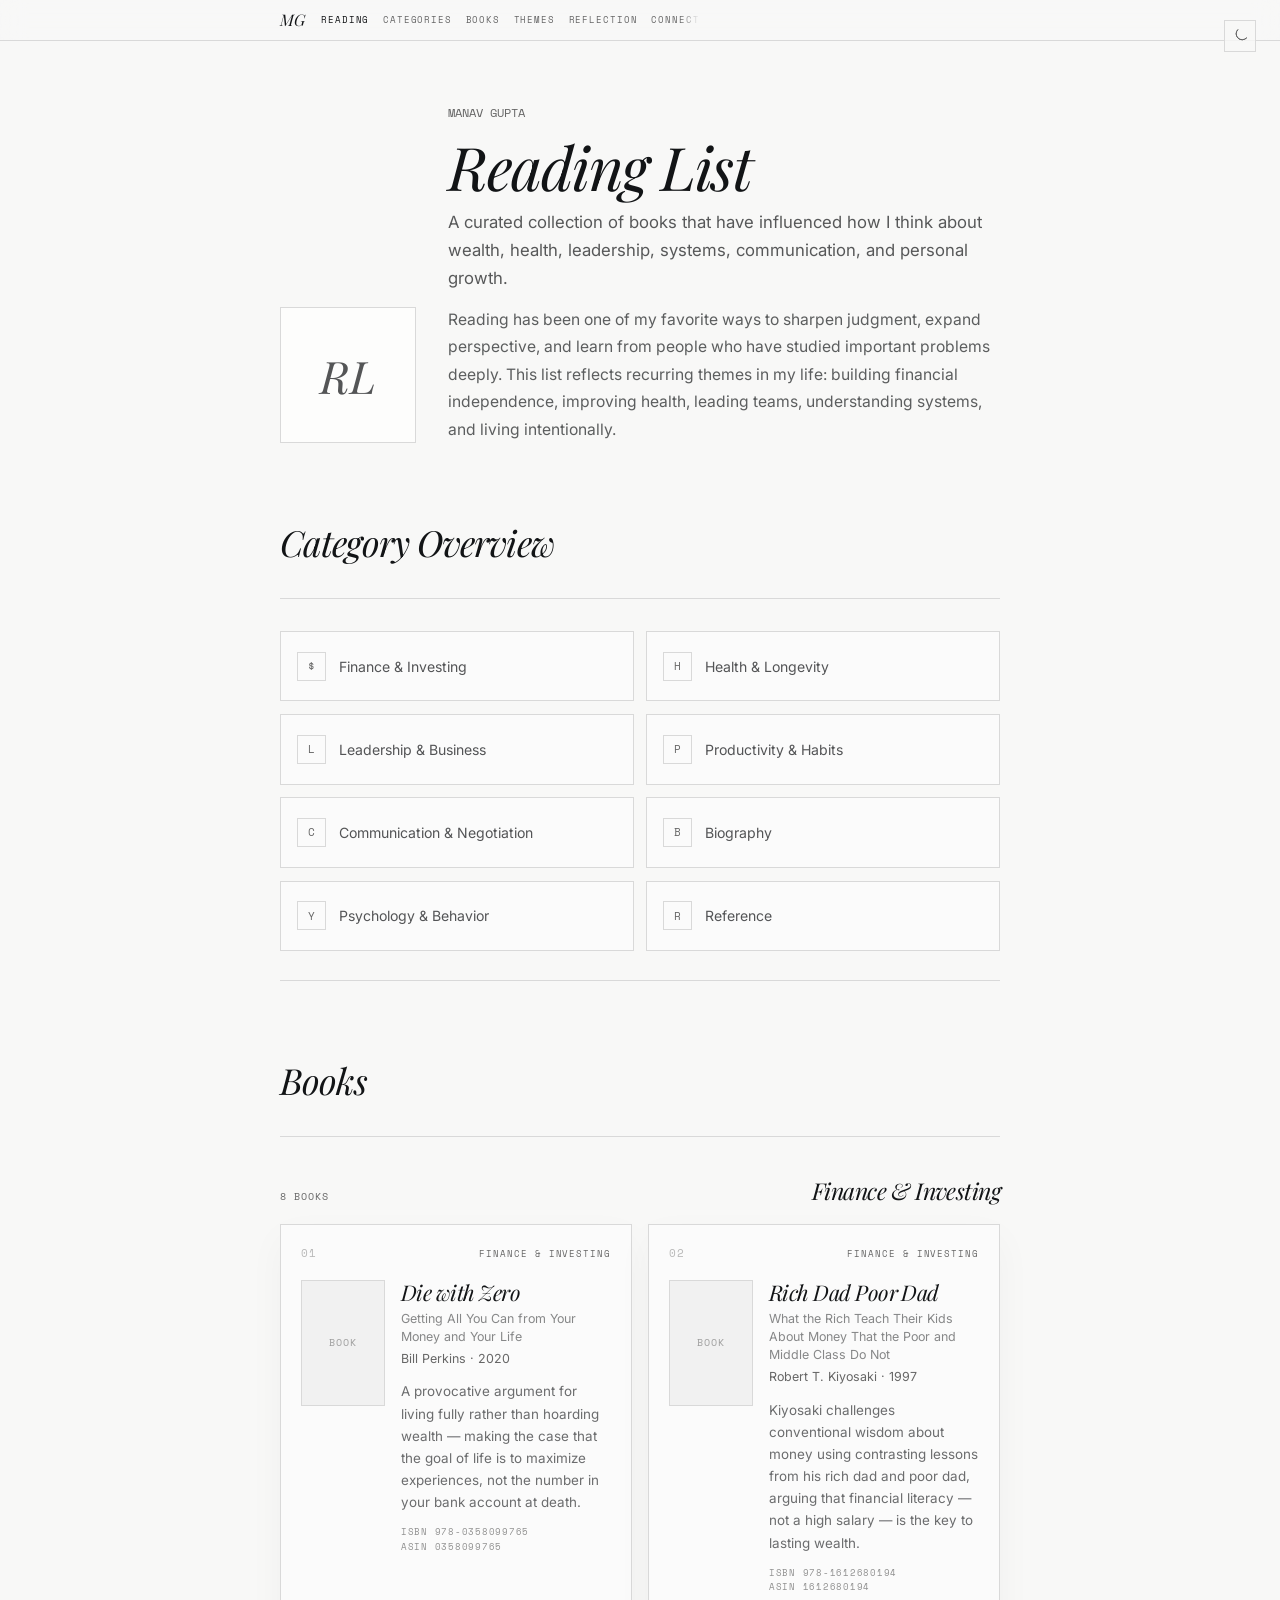
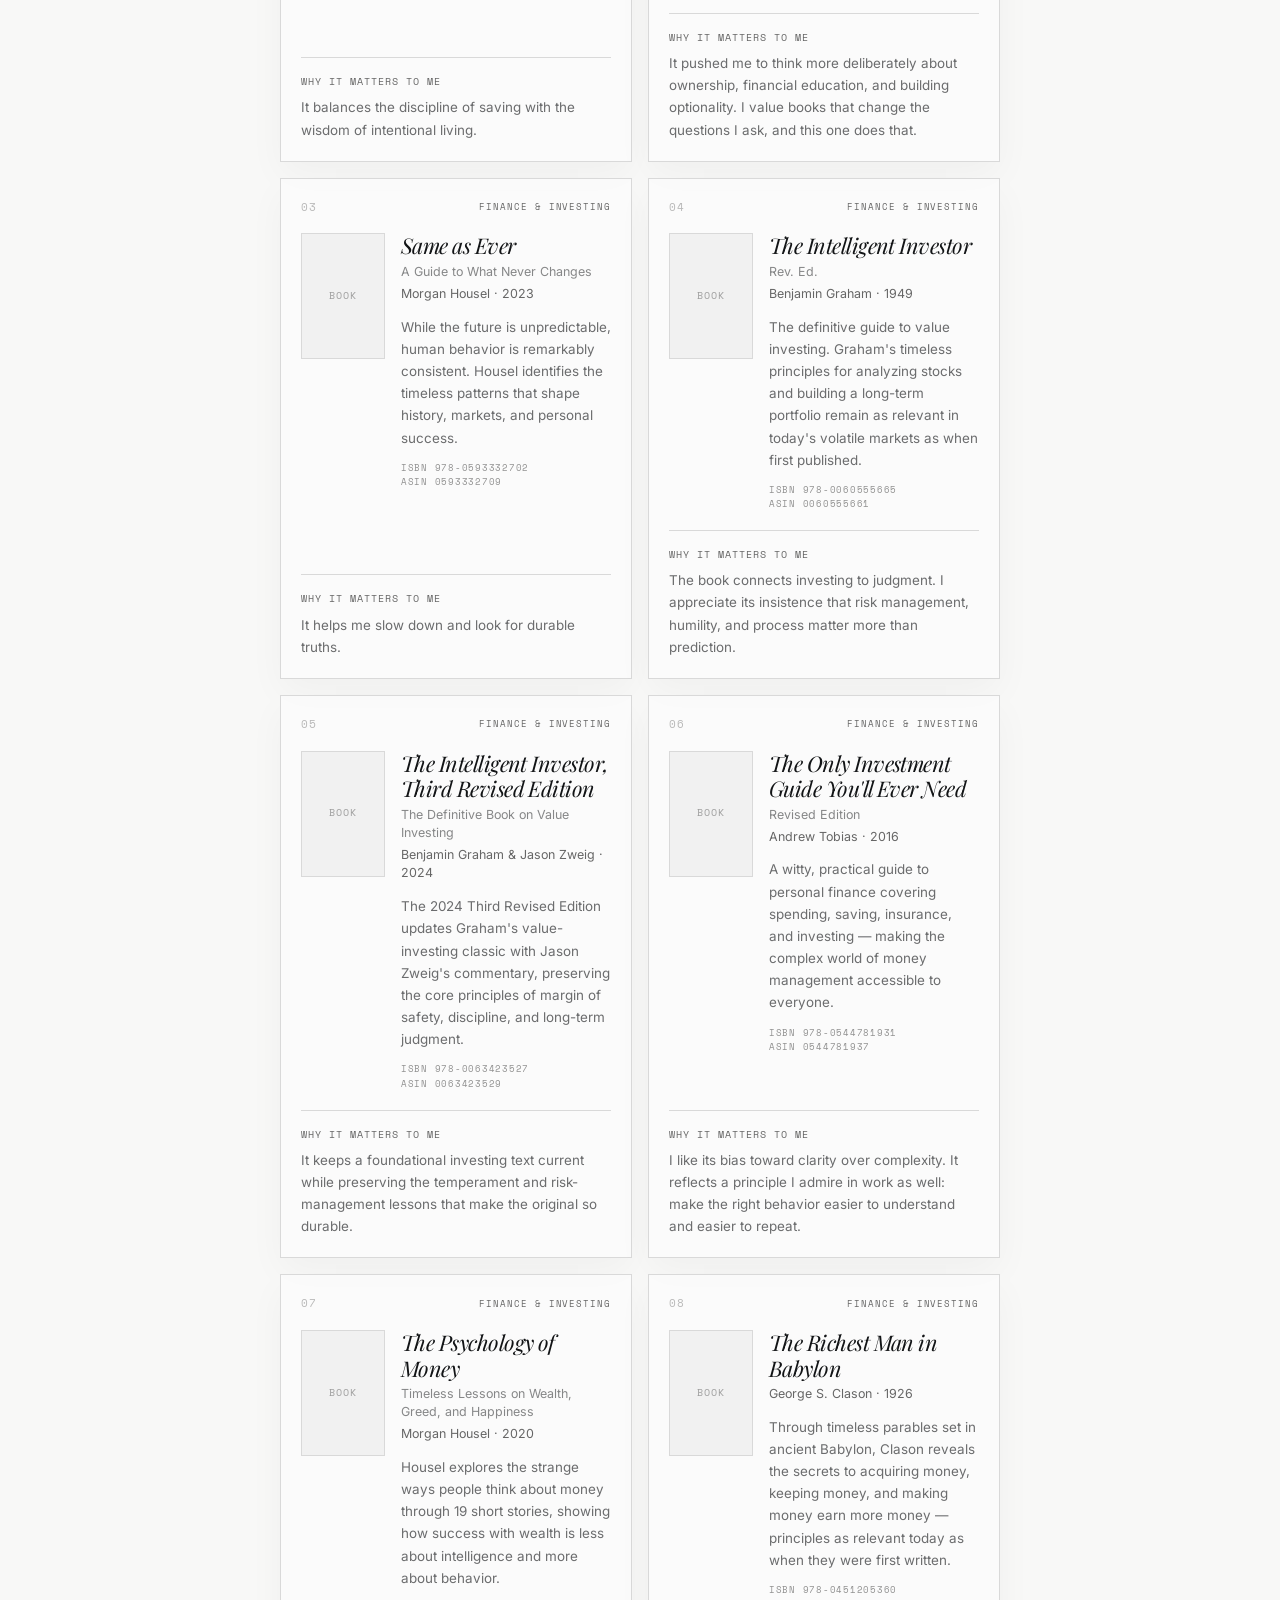
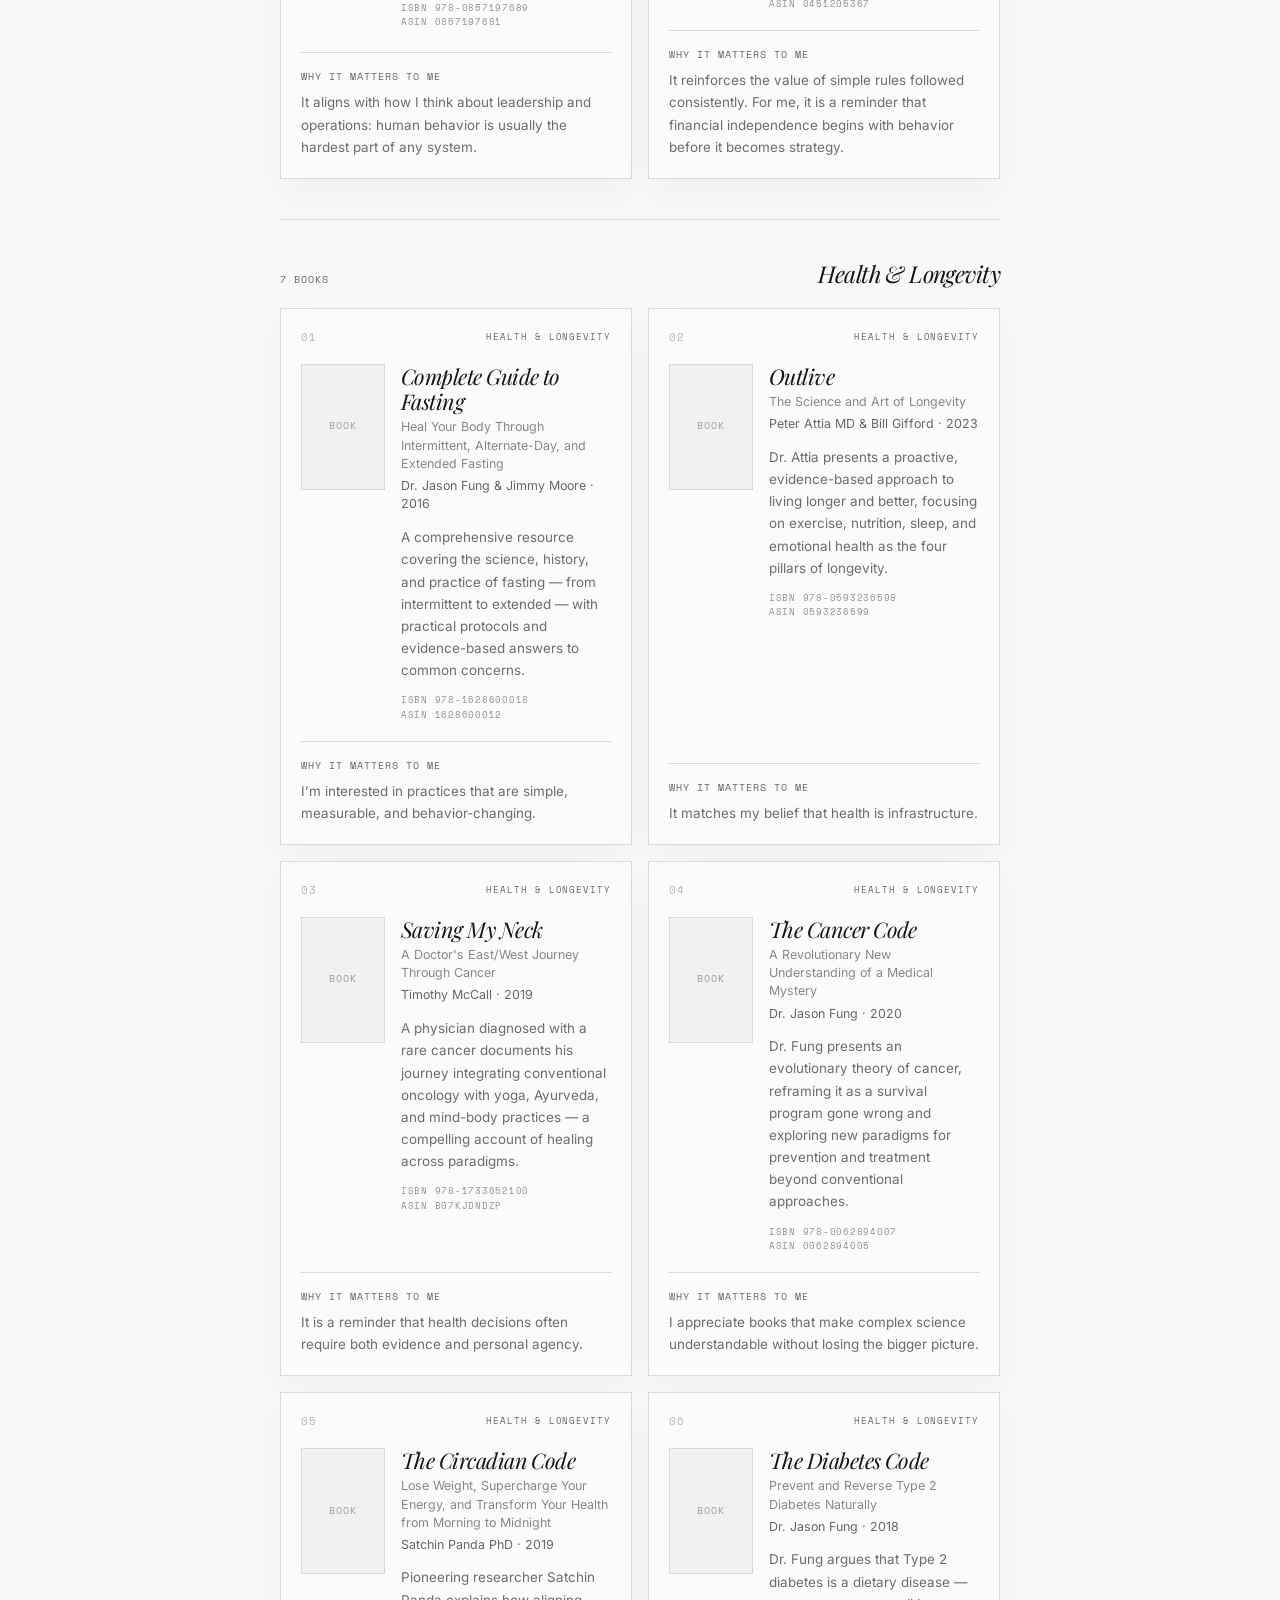
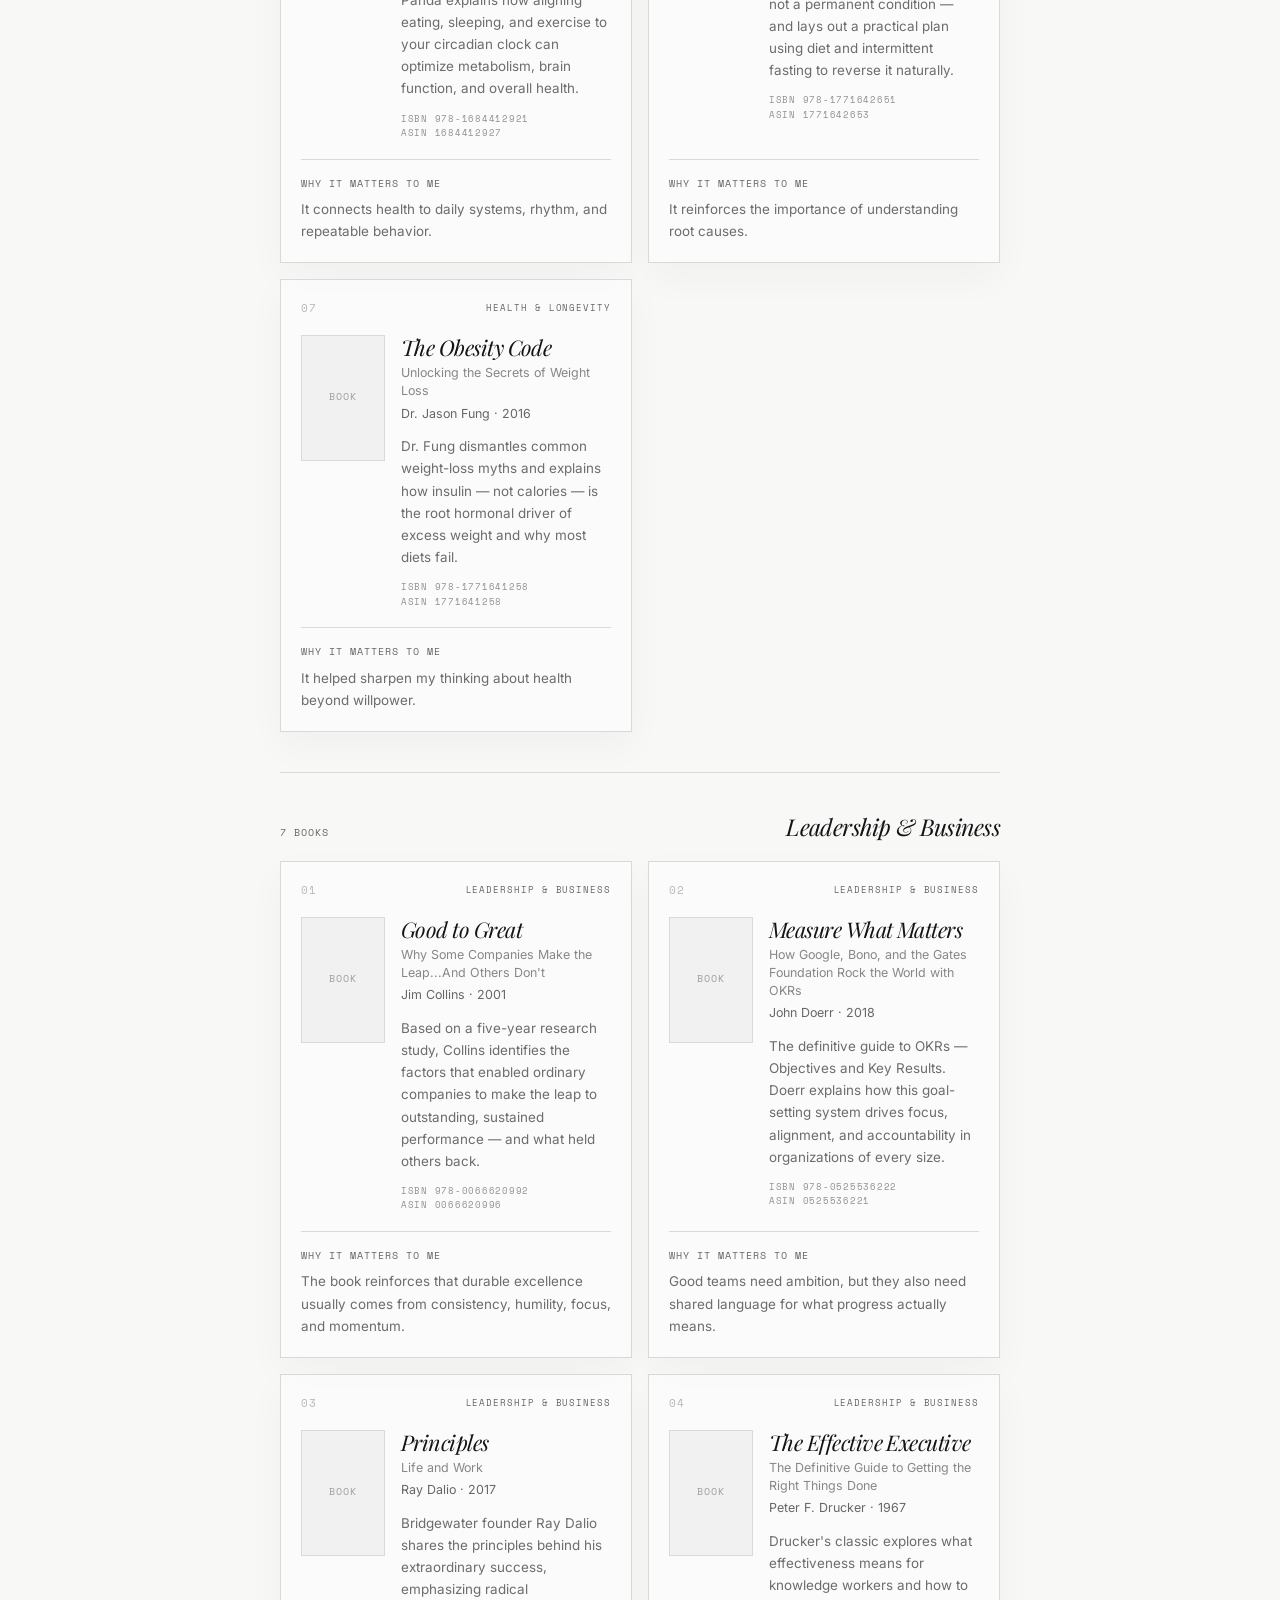
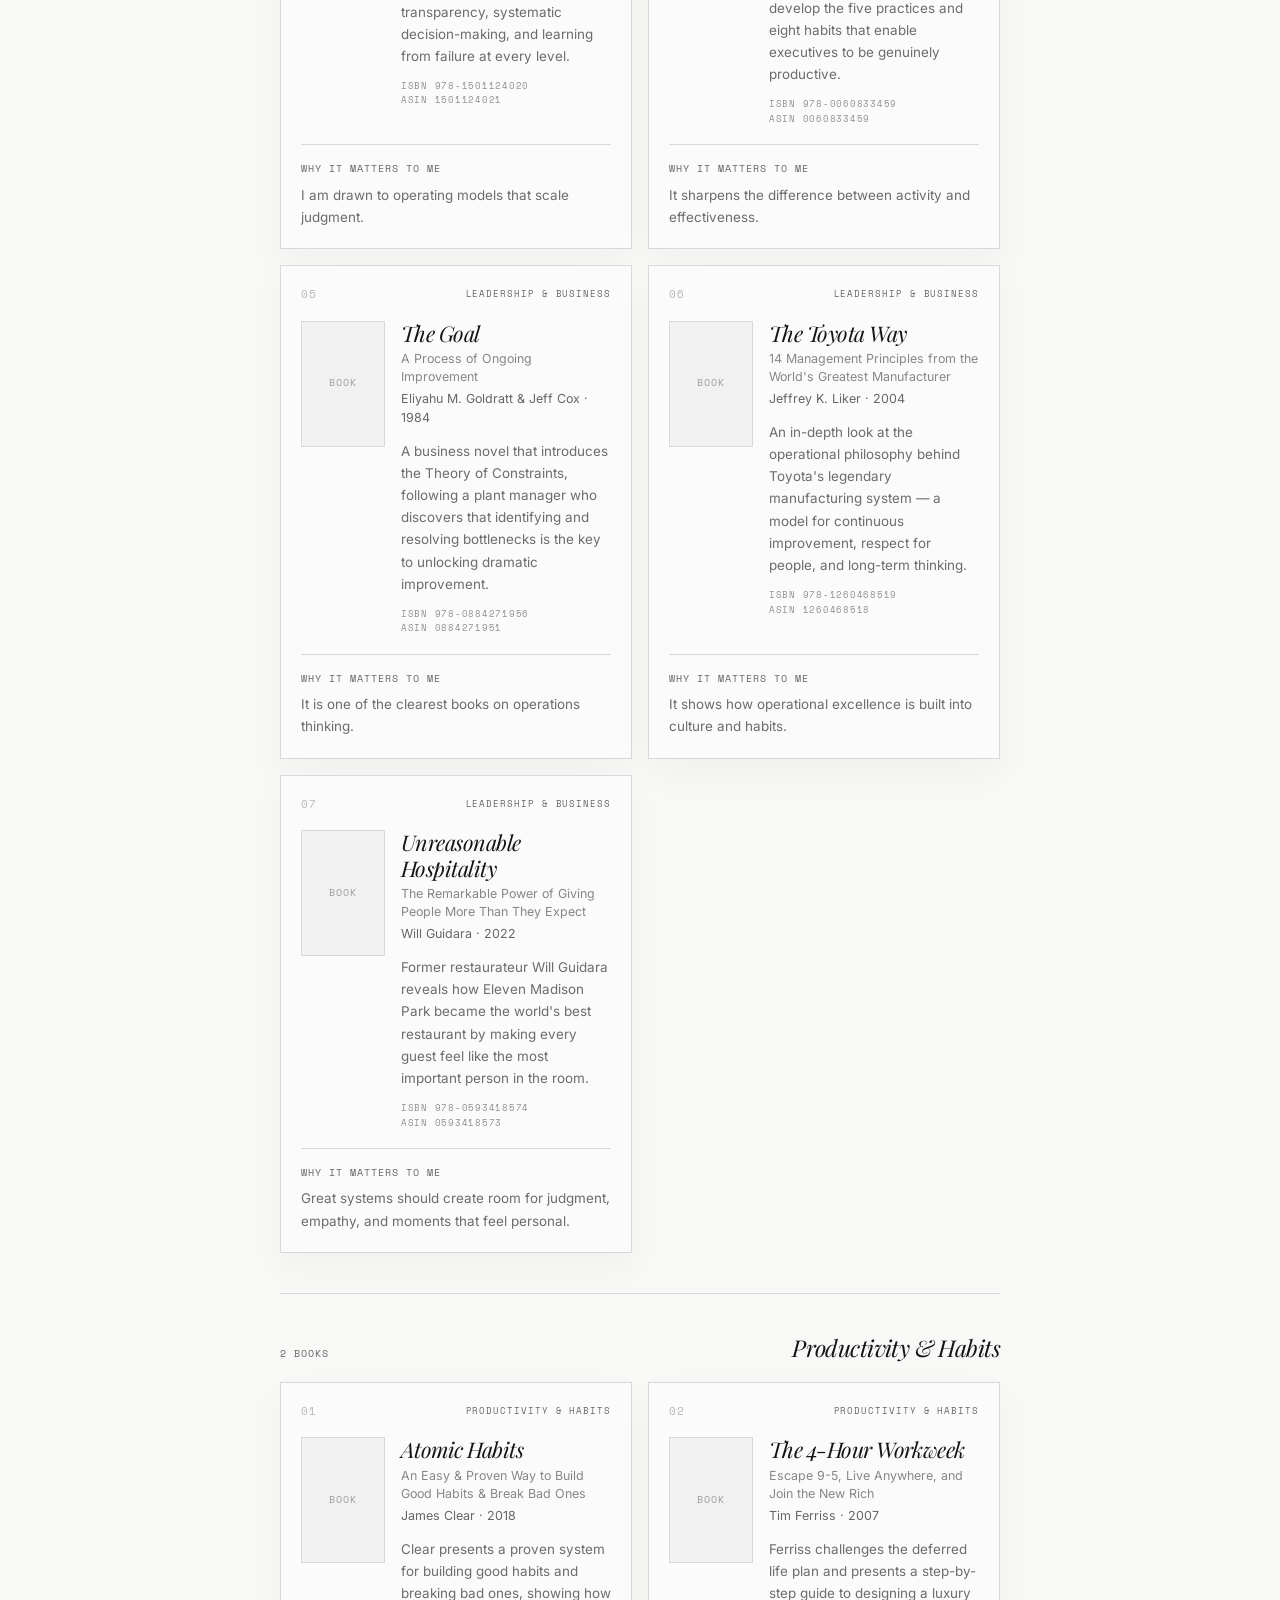
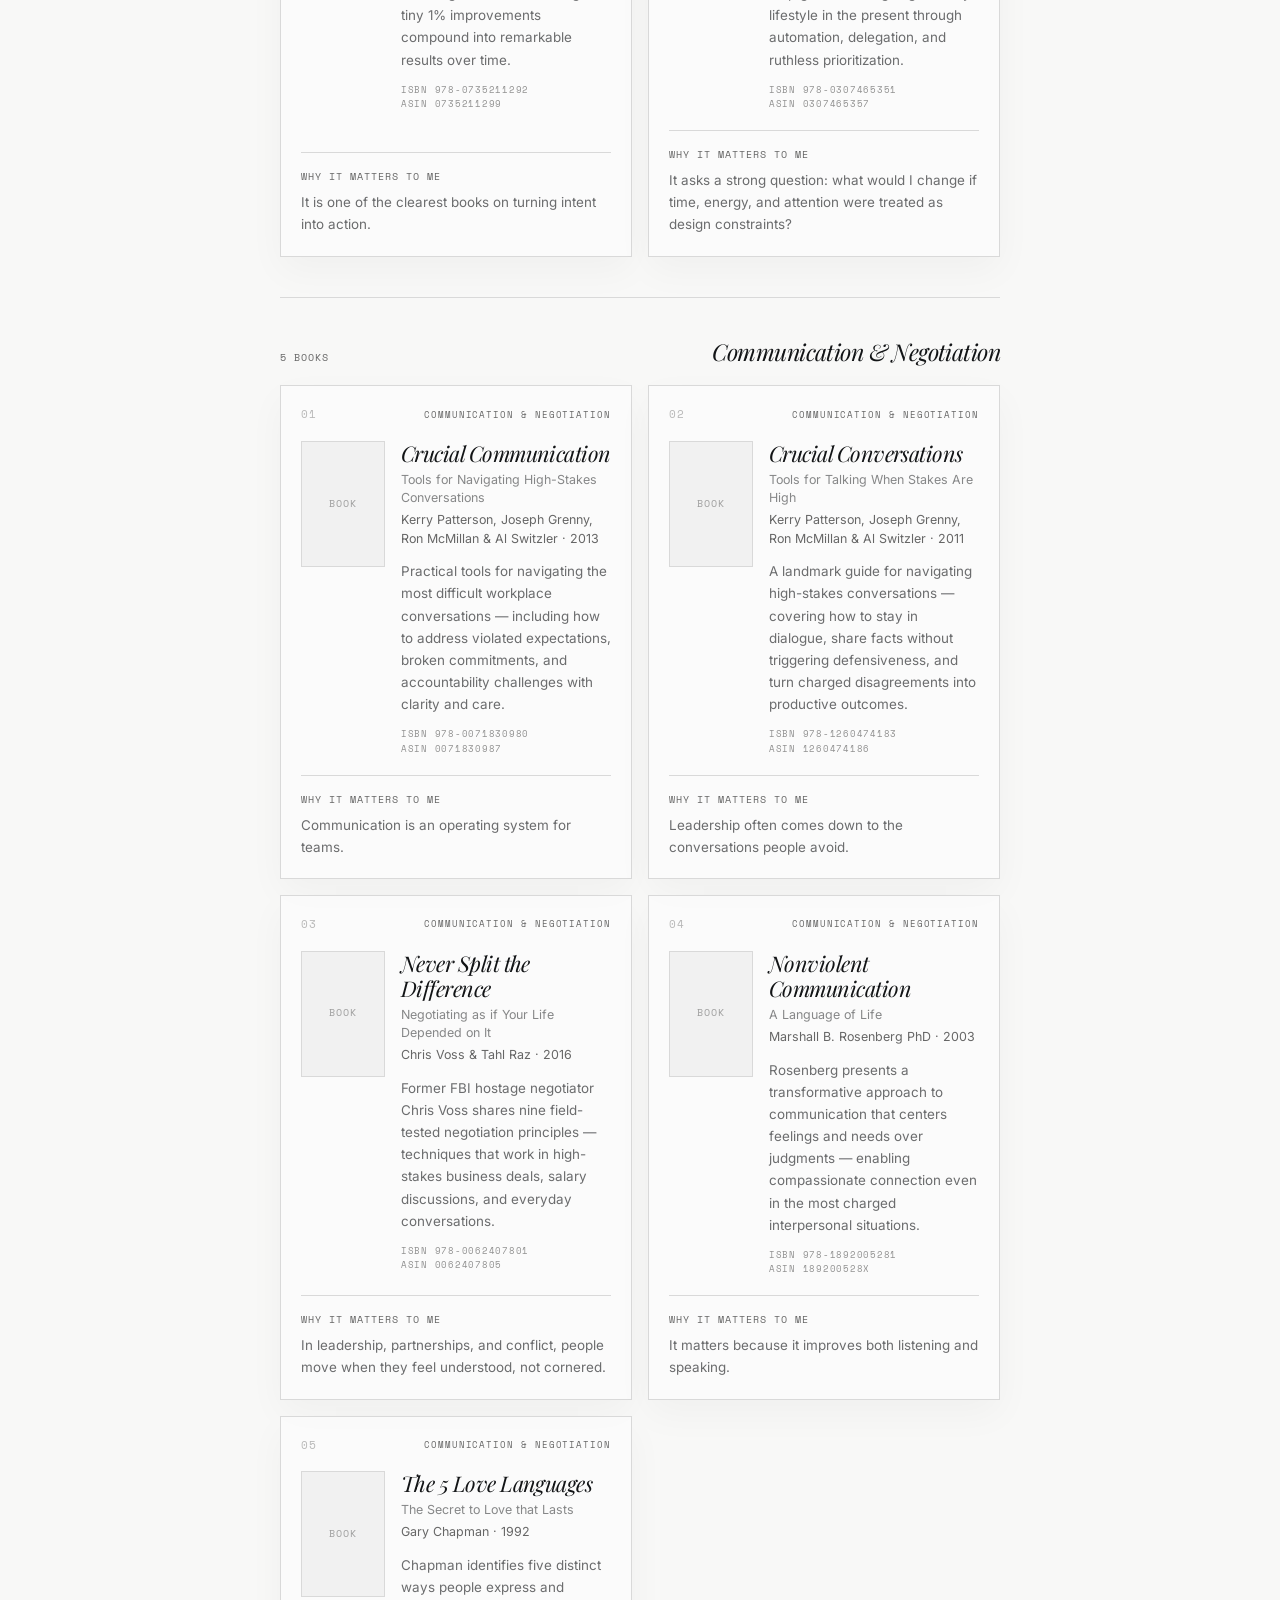
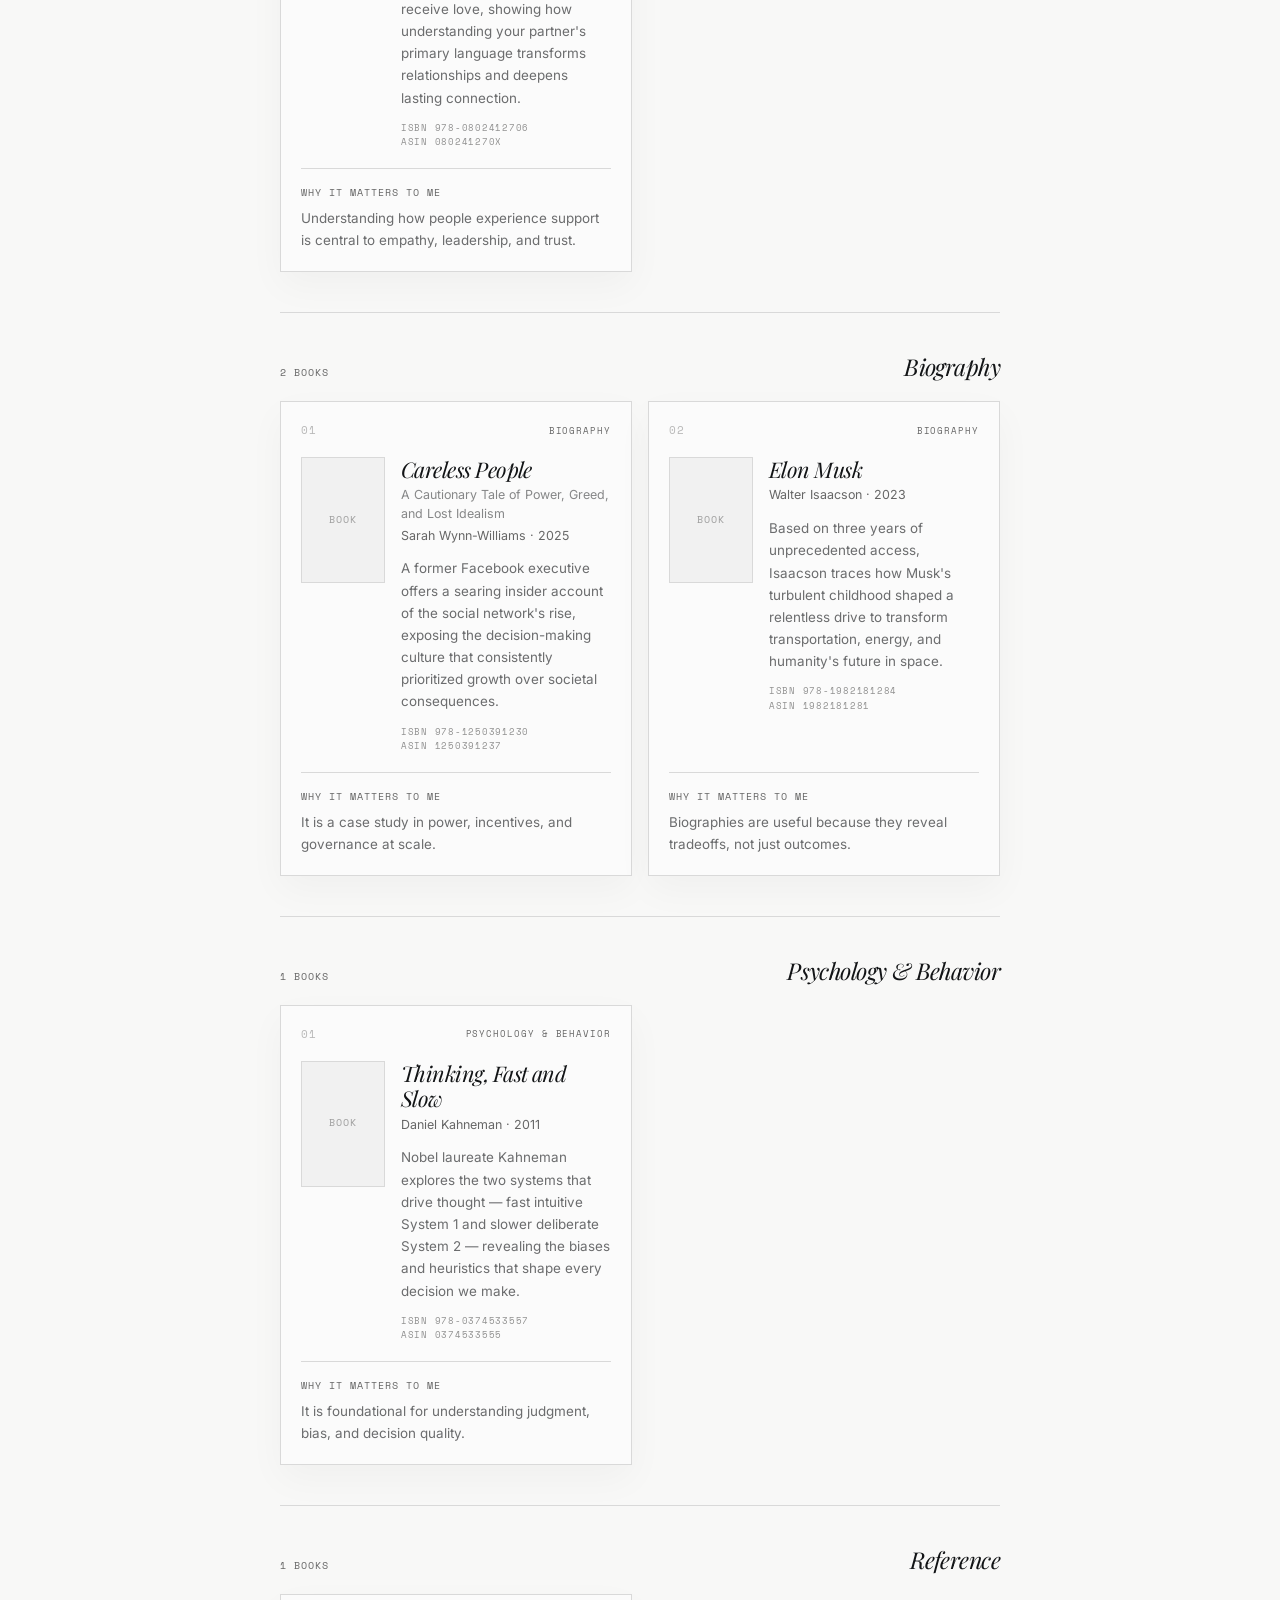
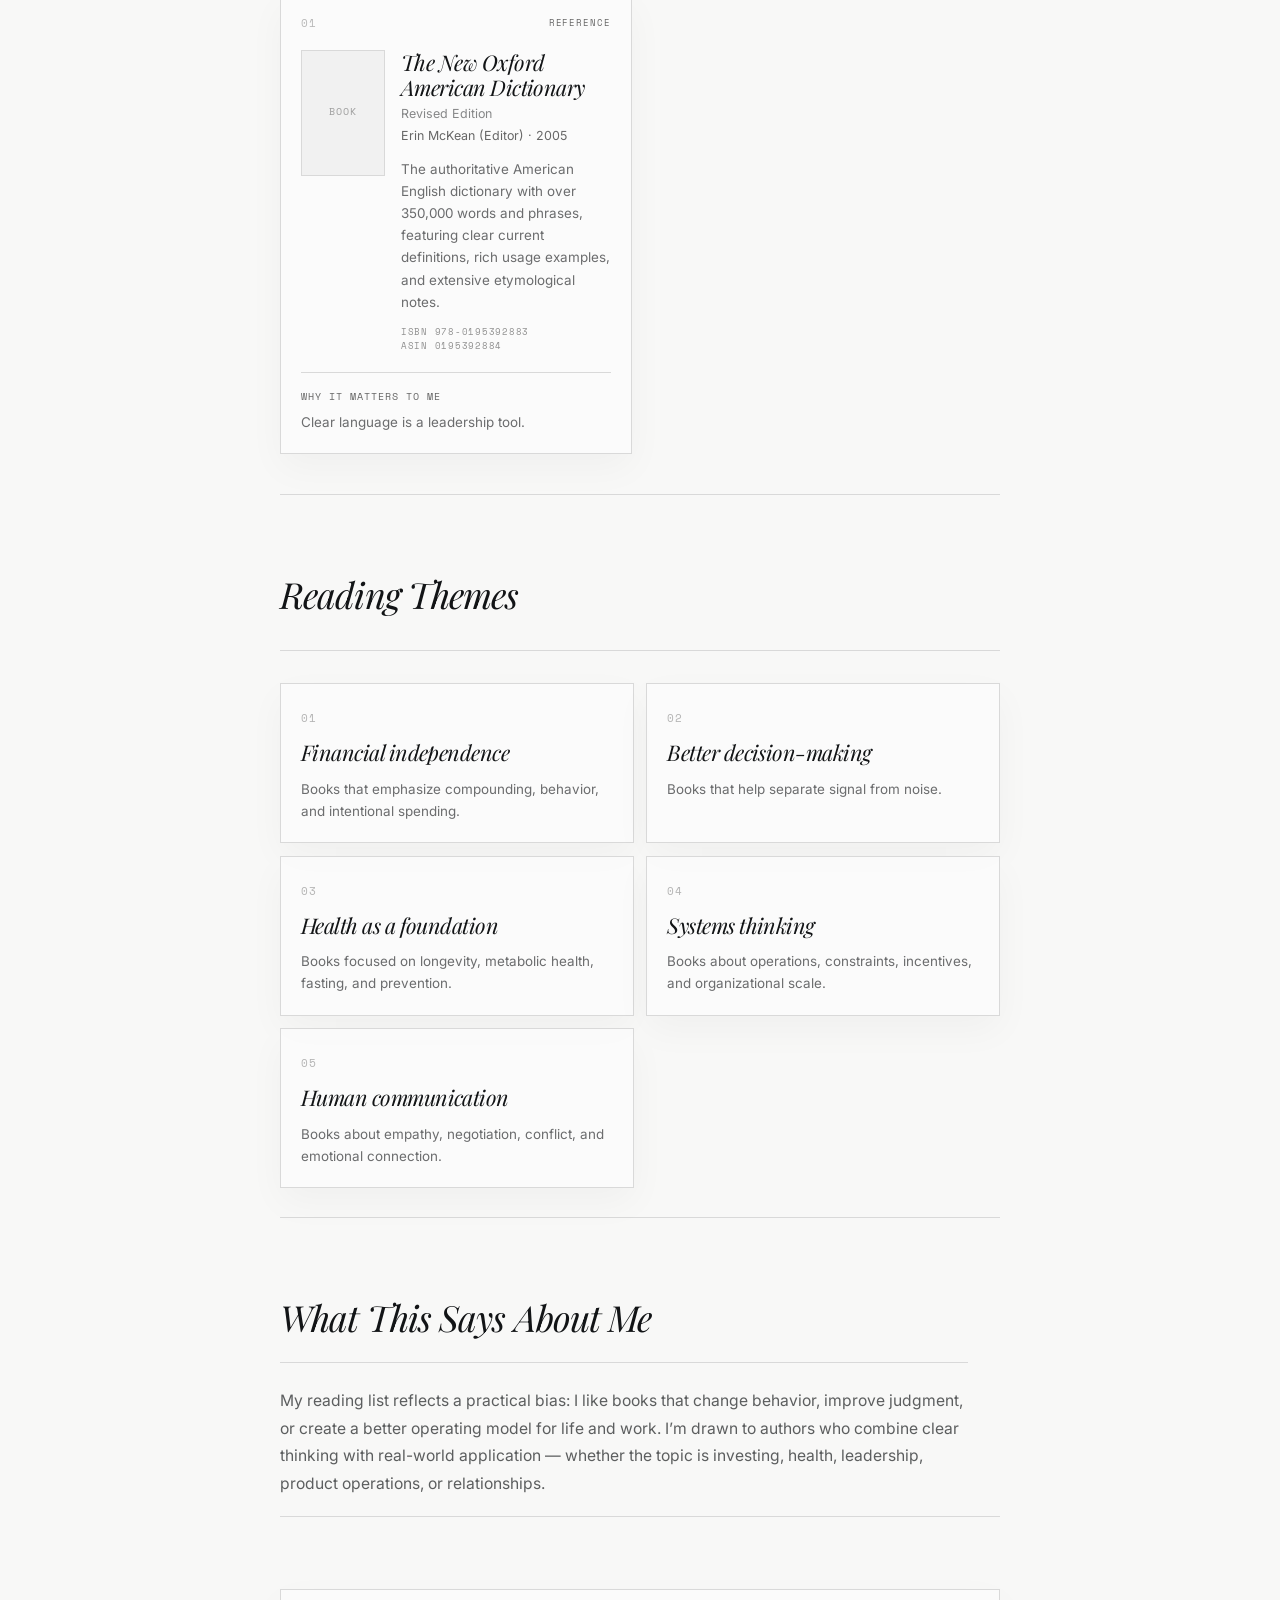
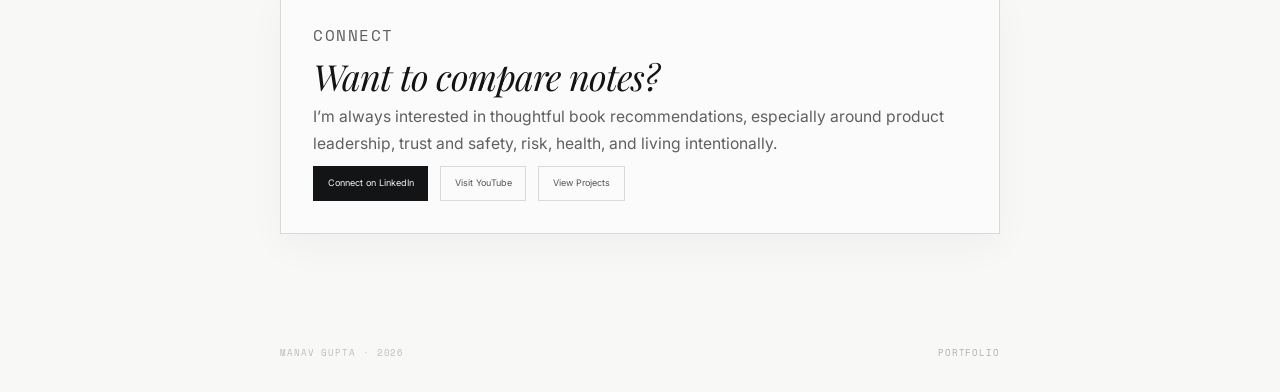
==== commit 986f5f0b: "Link internally to canonical URLs instead of index.html paths Internal links pointed at /reading/ind" ====
--- a/reading/index.html
+++ b/reading/index.html
@@ -74,7 +74,7 @@
           "name": "Reading List — Manav Gupta",
           "url": "https://guptamanav.me/reading/",
           "description": "A curated collection of 33 books that have influenced how Manav Gupta thinks about finance, health, leadership, productivity, communication, biography, psychology, and reference.",
-          "dateModified": "2026-06-24",
+          "dateModified": "2026-06-24T00:00:00-07:00",
           "isPartOf": {
             "@id": "https://guptamanav.me/#website"
           },
@@ -166,7 +166,7 @@
       <div class="min-h-screen selection-style">
         <header class="site-header no-print">
           <div class="site-header-inner">
-            <a href="../index.html" class="site-header-brand" aria-label="Manav Gupta home">MG</a>
+            <a href="/" class="site-header-brand" aria-label="Manav Gupta home">MG</a>
             <nav class="site-header-nav" aria-label="Reading page sections">
               <a href="#hero">Reading</a>
               <a href="#categories">Categories</a>
@@ -279,7 +279,7 @@
                 <div class="reading-cta-actions">
                   <a href="https://www.linkedin.com/in/guptam/" target="_blank" rel="noopener noreferrer">Connect on LinkedIn</a>
                   <a href="https://www.youtube.com/@guptamanav77" target="_blank" rel="noopener noreferrer">Visit YouTube</a>
-                  <a href="../index.html#projects">View Projects</a>
+                  <a href="/#projects">View Projects</a>
                 </div>
               </div>
             </section>
@@ -288,7 +288,7 @@
 
         <footer class="max-w-3xl mx-auto px-6 py-10 flex items-center justify-between no-print">
           <span class="font-mono uppercase text-[9px] tracking-widest text-muted-foreground/40">Manav Gupta · 2026</span>
-          <a href="../index.html" class="font-mono uppercase text-[9px] tracking-widest text-muted-foreground/50 hover:text-foreground transition-colors duration-200">Portfolio</a>
+          <a href="/" class="font-mono uppercase text-[9px] tracking-widest text-muted-foreground/50 hover:text-foreground transition-colors duration-200">Portfolio</a>
         </footer>
       </div>
     </div>
--- a/styles.css
+++ b/styles.css
@@ -140,6 +140,8 @@
   overflow-x: auto;
   scrollbar-width: none;
   -webkit-overflow-scrolling: touch;
+  mask-image: linear-gradient(to right, black calc(100% - 20px), transparent 100%);
+  -webkit-mask-image: linear-gradient(to right, black calc(100% - 20px), transparent 100%);
 }
 
 .site-header-nav::-webkit-scrollbar {
@@ -489,6 +491,14 @@
   filter: grayscale(0%);
 }
 
+.portrait-frame {
+  border-radius: 6px;
+}
+
+.dark .portrait-frame {
+  box-shadow: 0 16px 32px -16px hsl(0 0% 0% / 0.65);
+}
+
 /* Borders */
 .border {
   border-width: 1px;
@@ -681,6 +691,17 @@
 
 .hover\:border-foreground-30:hover {
   border-color: hsl(var(--foreground) / 0.3);
+}
+
+.btn-invert-hover:hover {
+  background-color: hsl(var(--foreground));
+  color: hsl(var(--background));
+  border-color: hsl(var(--foreground));
+}
+
+strong {
+  color: hsl(var(--foreground));
+  font-weight: 500;
 }
 
 .px-3 {
@@ -1215,7 +1236,7 @@
   }
 
   .space-y-28 > * + * {
-    margin-top: 3.5rem;
+    margin-top: 2.75rem;
   }
 
   .space-y-10 > * + * {
